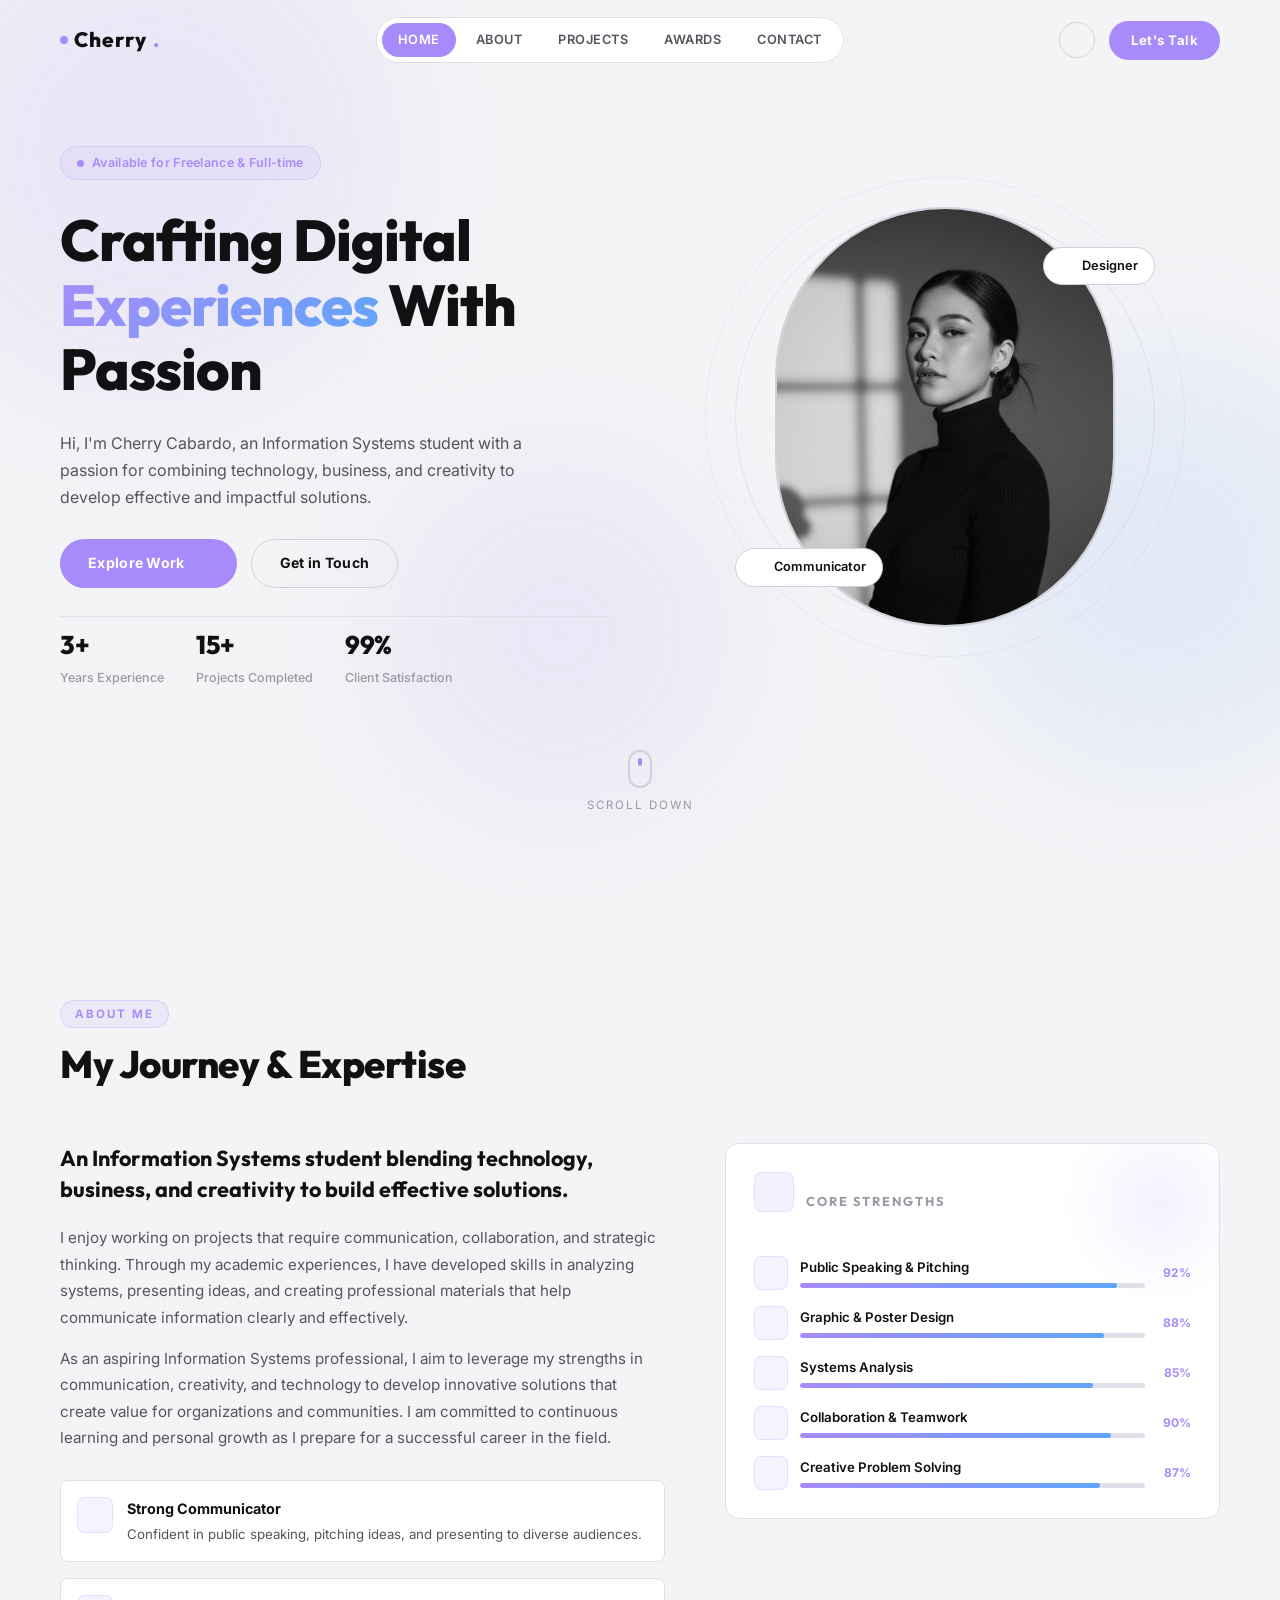
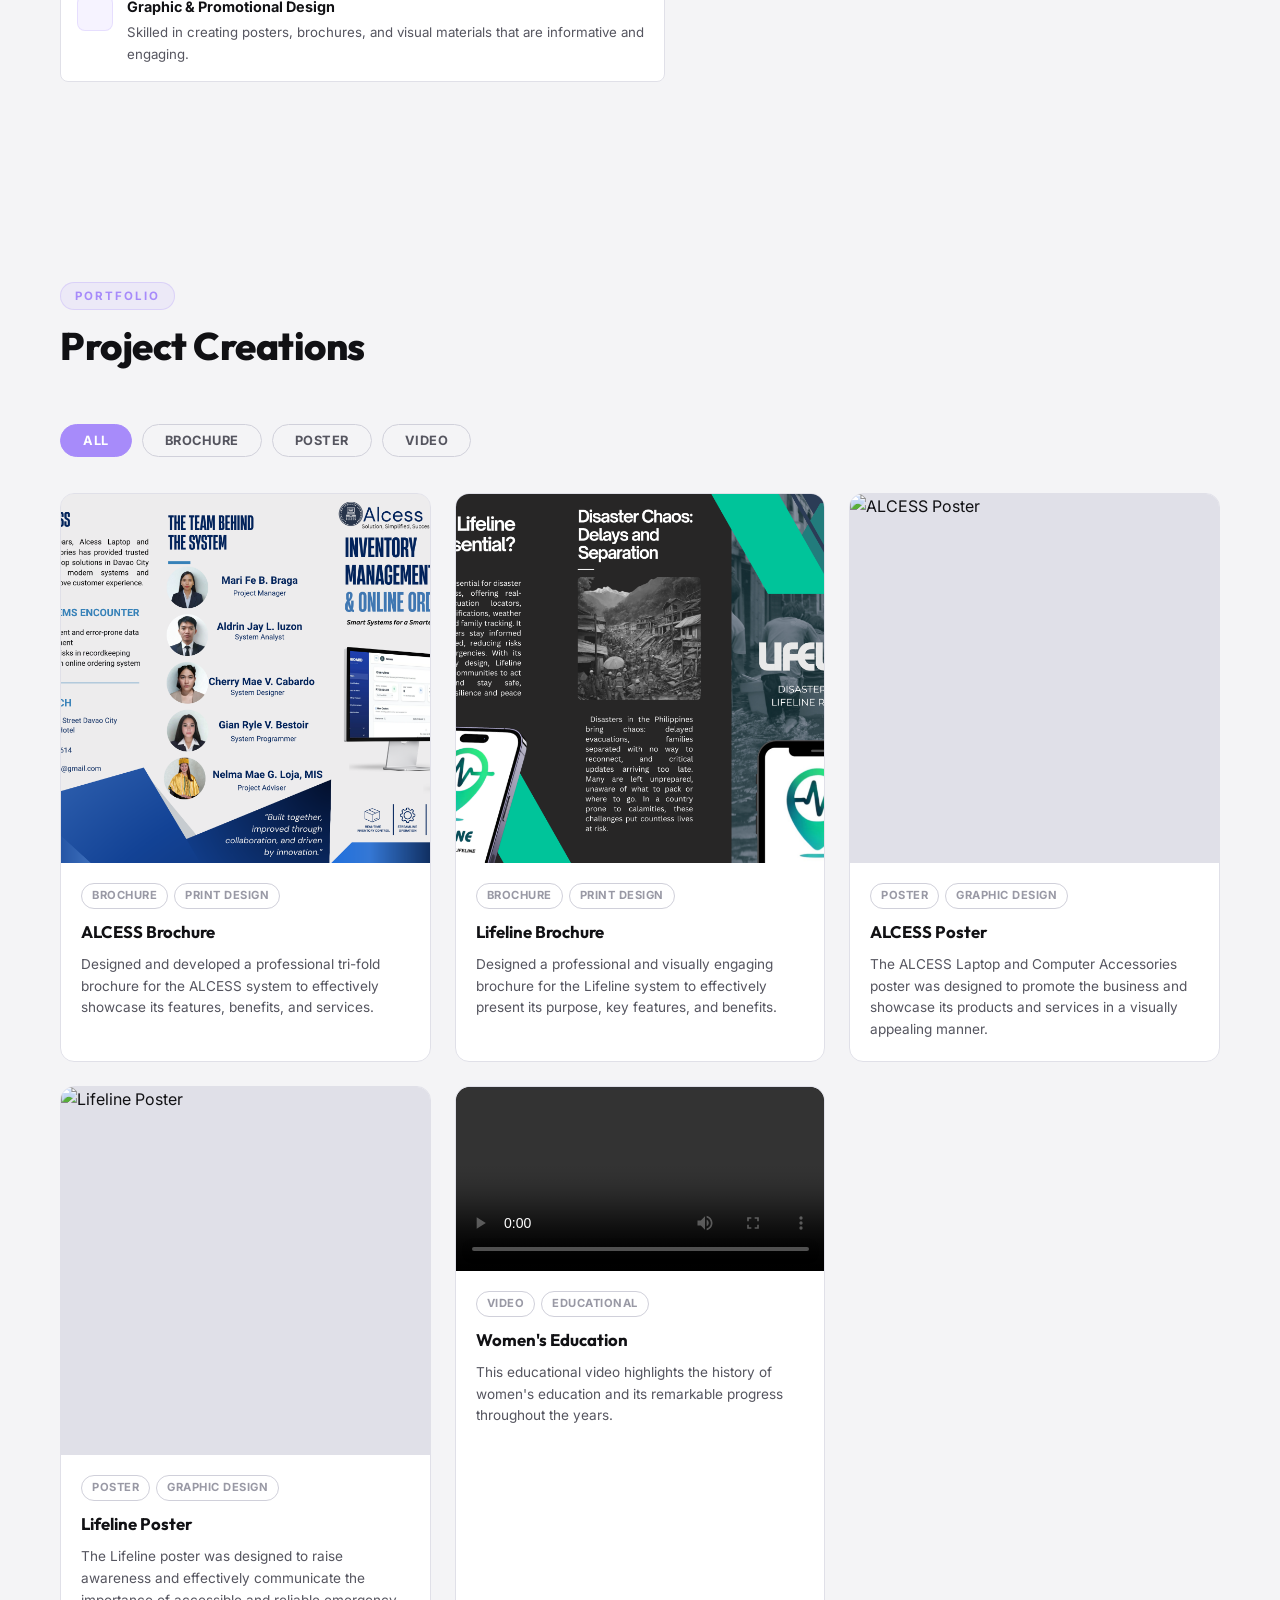
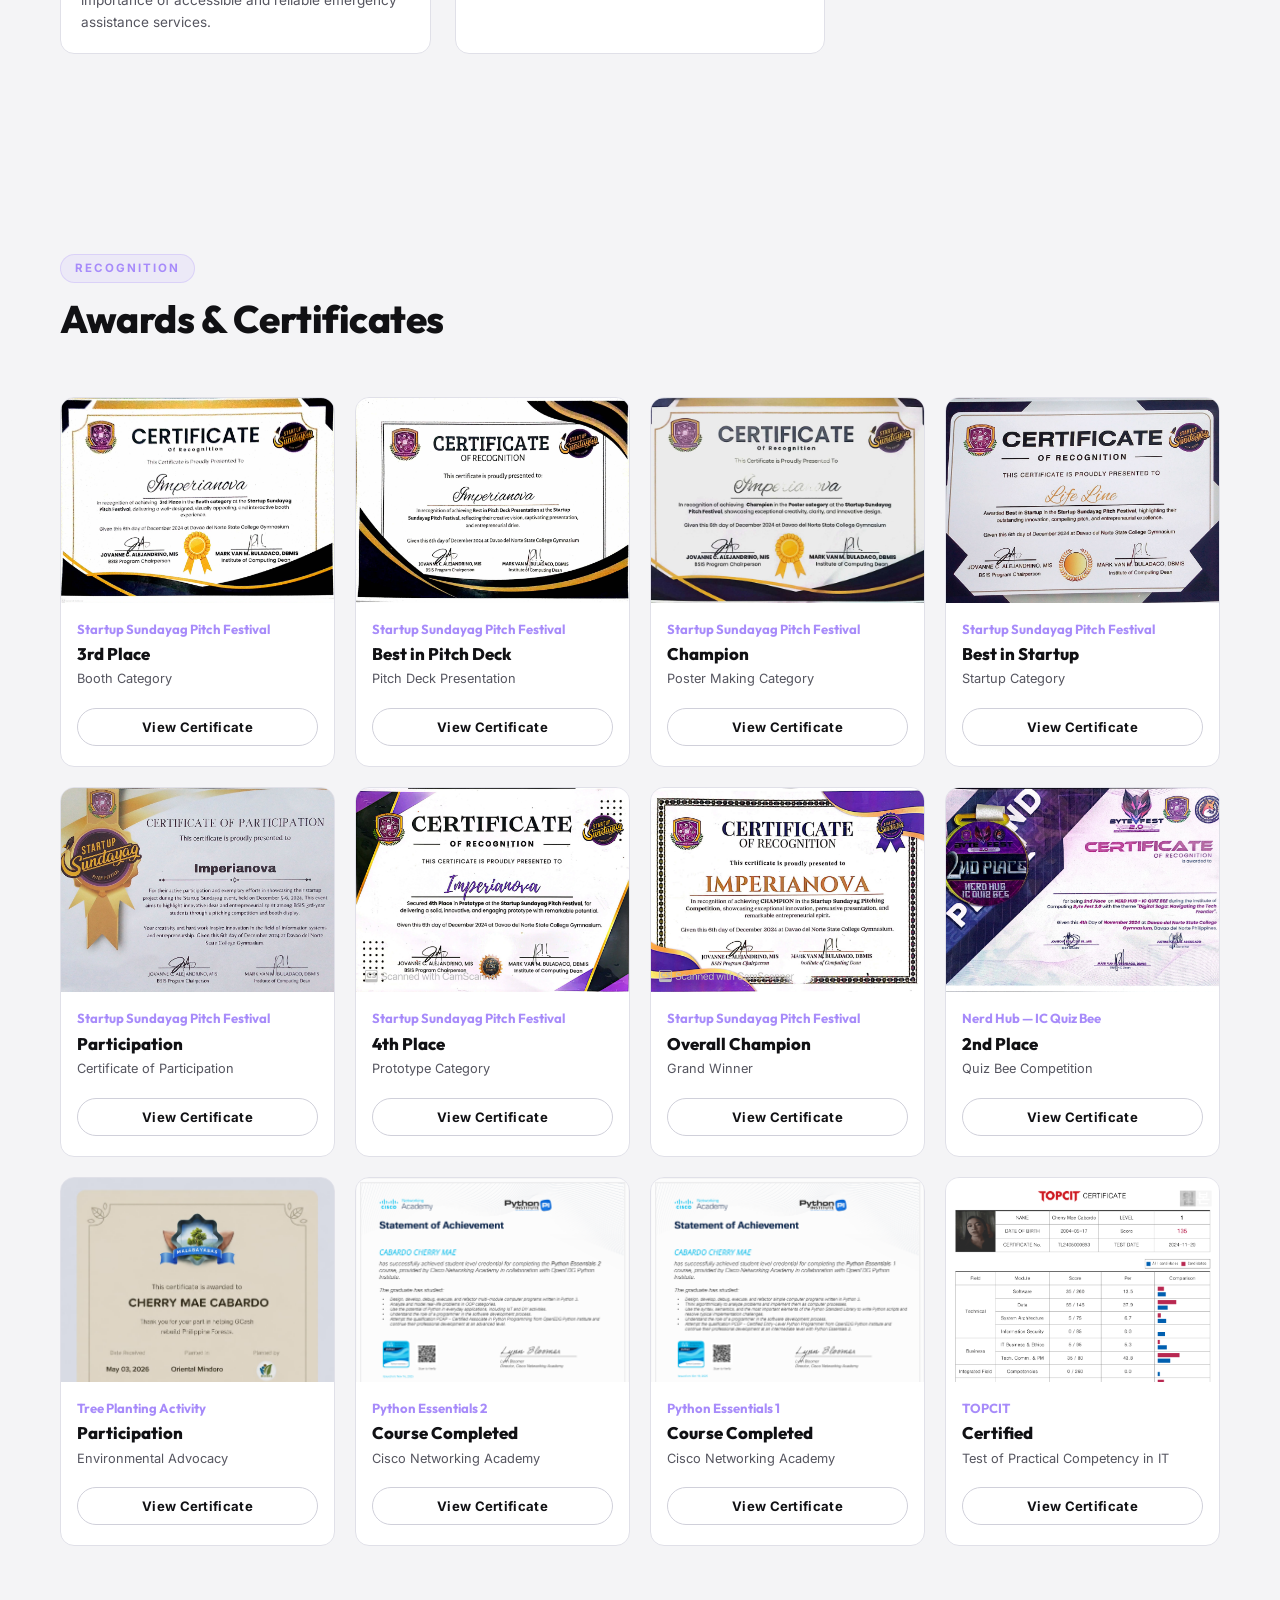
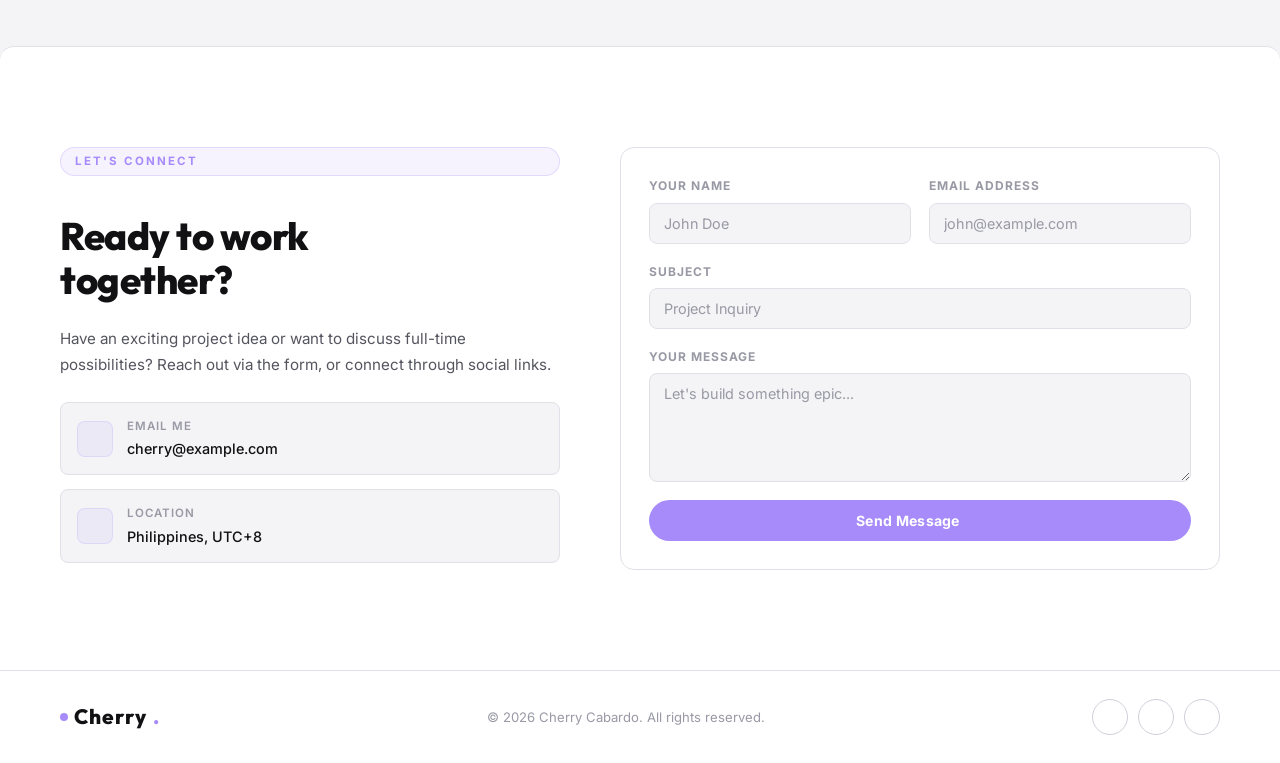
==== index.html @ 72d6da6a "feat: replace projects with real creations - brochures, posters, video" ====
<!DOCTYPE html>
<html lang="en">

<head>
    <meta charset="UTF-8">
    <meta name="viewport" content="width=device-width, initial-scale=1.0">
    <title>Cherry Cabardo | Creative Developer & Designer</title>
    <!-- Google Fonts -->
    <link rel="preconnect" href="https://fonts.googleapis.com">
    <link rel="preconnect" href="https://fonts.gstatic.com" crossorigin>
    <link
        href="https://fonts.googleapis.com/css2?family=Inter:wght@300;400;500;600;700&family=Outfit:wght@400;500;600;700;800&display=swap"
        rel="stylesheet">
    <!-- Favicon -->
    <link rel="icon" type="image/svg+xml" href="favicon.svg">
    <!-- Stylesheet -->
    <link rel="stylesheet" href="index.css">
    <!-- Lucide Icons CDN -->
    <script src="https://unpkg.com/lucide@latest"></script>
</head>

<body class="dark-theme">
    <!-- Floating Background Orbs -->
    <div class="bg-orb-container">
        <div class="bg-orb orb-1"></div>
        <div class="bg-orb orb-2"></div>
        <div class="bg-orb orb-3"></div>
    </div>

    <!-- Custom Cursor Glow -->
    <div class="cursor-glow" id="cursor-glow"></div>

    <!-- Header / Navigation -->
    <header class="header">
        <div class="nav-container">
            <a href="#" class="logo">
                <span class="logo-dot"></span> Cherry<span class="logo-accent">.</span>
            </a>
            <nav class="nav-links">
                <a href="#hero" class="nav-link active" data-section="hero">Home</a>
                <a href="#about" class="nav-link" data-section="about">About</a>
                <a href="#projects" class="nav-link" data-section="projects">Projects</a>
                <a href="#awards" class="nav-link" data-section="awards">Awards</a>
                <a href="#contact" class="nav-link" data-section="contact">Contact</a>
            </nav>
            <div class="nav-actions">
                <button class="theme-toggle" id="theme-toggle-btn" aria-label="Toggle Theme">
                    <i data-lucide="sun" class="sun-icon"></i>
                    <i data-lucide="moon" class="moon-icon"></i>
                </button>
                <a href="#contact" class="cta-nav">Let's Talk</a>
            </div>
            <button class="mobile-menu-toggle" id="mobile-toggle" aria-label="Toggle Navigation Menu">
                <i data-lucide="menu" class="open-icon"></i>
                <i data-lucide="x" class="close-icon"></i>
            </button>
        </div>
    </header>

    <!-- Mobile Nav Menu -->
    <div class="mobile-nav" id="mobile-nav">
        <a href="#hero" class="mobile-link active" data-section="hero">Home</a>
        <a href="#about" class="mobile-link" data-section="about">About</a>
        <a href="#projects" class="mobile-link" data-section="projects">Projects</a>
        <a href="#awards" class="mobile-link" data-section="awards">Awards</a>
        <a href="#contact" class="mobile-link" data-section="contact">Contact</a>
        <a href="#contact" class="mobile-cta">Let's Talk</a>
    </div>

    <main>
        <!-- Hero Section -->
        <section id="hero" class="hero-section section-padding">
            <div class="hero-container container">
                <div class="hero-content">
                    <div class="badge">
                        <span class="badge-dot"></span> Available for Freelance & Full-time
                    </div>
                    <h1 class="hero-title">
                        Crafting Digital <br>
                        <span class="text-gradient">Experiences</span> With Passion
                    </h1>
                    <p class="hero-subtitle">
                        Hi, I'm Cherry Cabardo, an Information Systems student with a passion for combining technology,
                        business, and creativity to develop effective and impactful solutions.
                    </p>
                    <div class="hero-actions">
                        <a href="#projects" class="btn btn-primary">
                            <span>Explore Work</span>
                            <i data-lucide="arrow-right" class="btn-icon"></i>
                        </a>
                        <a href="#contact" class="btn btn-secondary">
                            <span>Get in Touch</span>
                        </a>
                    </div>
                    <div class="hero-stats">
                        <div class="stat-item">
                            <h3 class="stat-number">3+</h3>
                            <p class="stat-label">Years Experience</p>
                        </div>
                        <div class="stat-item">
                            <h3 class="stat-number">15+</h3>
                            <p class="stat-label">Projects Completed</p>
                        </div>
                        <div class="stat-item">
                            <h3 class="stat-number">99%</h3>
                            <p class="stat-label">Client Satisfaction</p>
                        </div>
                    </div>
                </div>
                <div class="hero-visual">
                    <div class="visual-wrapper">
                        <div class="avatar-ring ring-1"></div>
                        <div class="avatar-ring ring-2"></div>
                        <div class="avatar-container">
                            <img src="assets/me.jpg" alt="Cherry Cabardo" class="avatar-image">
                        </div>
                        <!-- Decorative floating badges -->
                        <div class="floating-badge fb-1">
                            <i data-lucide="mic-2" class="fb-icon"></i>
                            <span>Communicator</span>
                        </div>
                        <div class="floating-badge fb-2">
                            <i data-lucide="pen-tool" class="fb-icon"></i>
                            <span>Designer</span>
                        </div>
                    </div>
                </div>
            </div>
            <div class="scroll-down-indicator">
                <a href="#about" aria-label="Scroll Down">
                    <div class="mouse">
                        <div class="wheel"></div>
                    </div>
                    <span class="scroll-text">Scroll Down</span>
                </a>
            </div>
        </section>

        <!-- About Section -->
        <section id="about" class="about-section section-padding">
            <div class="container">
                <div class="section-header">
                    <span class="section-tag">About Me</span>
                    <h2 class="section-title">My Journey & Expertise</h2>
                </div>
                <div class="about-grid">
                    <div class="about-text-container">
                        <h3 class="about-lead">An Information Systems student blending technology, business, and creativity to build effective solutions.</h3>
                        <p class="about-paragraph">
                            I enjoy working on projects that require communication, collaboration, and strategic thinking.
                            Through my academic experiences, I have developed skills in analyzing systems, presenting ideas,
                            and creating professional materials that help communicate information clearly and effectively.
                        </p>
                        <p class="about-paragraph">
                            As an aspiring Information Systems professional, I aim to leverage my strengths in communication,
                            creativity, and technology to develop innovative solutions that create value for organizations
                            and communities. I am committed to continuous learning and personal growth as I prepare for a
                            successful career in the field.
                        </p>
                        <div class="about-features">
                            <div class="feature-item">
                                <div class="feature-icon-wrapper">
                                    <i data-lucide="mic" class="feature-icon"></i>
                                </div>
                                <div class="feature-details">
                                    <h4>Strong Communicator</h4>
                                    <p>Confident in public speaking, pitching ideas, and presenting to diverse audiences.</p>
                                </div>
                            </div>
                            <div class="feature-item">
                                <div class="feature-icon-wrapper">
                                    <i data-lucide="palette" class="feature-icon"></i>
                                </div>
                                <div class="feature-details">
                                    <h4>Graphic & Promotional Design</h4>
                                    <p>Skilled in creating posters, brochures, and visual materials that are informative and engaging.</p>
                                </div>
                            </div>
                        </div>
                    </div>
                    <div class="about-interactive-card">
                        <div class="strengths-card glass-card">
                            <div class="card-glow"></div>
                            <div class="strengths-header">
                                <div class="card-header-icon">
                                    <i data-lucide="sparkles" class="terminal-icon"></i>
                                </div>
                                <span class="strengths-label">Core Strengths</span>
                            </div>
                            <div class="strengths-list">
                                <div class="strength-item">
                                    <div class="strength-icon-wrap">
                                        <i data-lucide="mic-2"></i>
                                    </div>
                                    <div class="strength-details">
                                        <span class="strength-name">Public Speaking & Pitching</span>
                                        <div class="strength-bar-track">
                                            <div class="strength-bar-fill" style="width: 92%;"></div>
                                        </div>
                                    </div>
                                    <span class="strength-pct">92%</span>
                                </div>
                                <div class="strength-item">
                                    <div class="strength-icon-wrap">
                                        <i data-lucide="pen-tool"></i>
                                    </div>
                                    <div class="strength-details">
                                        <span class="strength-name">Graphic & Poster Design</span>
                                        <div class="strength-bar-track">
                                            <div class="strength-bar-fill" style="width: 88%;"></div>
                                        </div>
                                    </div>
                                    <span class="strength-pct">88%</span>
                                </div>
                                <div class="strength-item">
                                    <div class="strength-icon-wrap">
                                        <i data-lucide="network"></i>
                                    </div>
                                    <div class="strength-details">
                                        <span class="strength-name">Systems Analysis</span>
                                        <div class="strength-bar-track">
                                            <div class="strength-bar-fill" style="width: 85%;"></div>
                                        </div>
                                    </div>
                                    <span class="strength-pct">85%</span>
                                </div>
                                <div class="strength-item">
                                    <div class="strength-icon-wrap">
                                        <i data-lucide="users"></i>
                                    </div>
                                    <div class="strength-details">
                                        <span class="strength-name">Collaboration & Teamwork</span>
                                        <div class="strength-bar-track">
                                            <div class="strength-bar-fill" style="width: 90%;"></div>
                                        </div>
                                    </div>
                                    <span class="strength-pct">90%</span>
                                </div>
                                <div class="strength-item">
                                    <div class="strength-icon-wrap">
                                        <i data-lucide="lightbulb"></i>
                                    </div>
                                    <div class="strength-details">
                                        <span class="strength-name">Creative Problem Solving</span>
                                        <div class="strength-bar-track">
                                            <div class="strength-bar-fill" style="width: 87%;"></div>
                                        </div>
                                    </div>
                                    <span class="strength-pct">87%</span>
                                </div>
                            </div>
                        </div>
                    </div>
                </div>
            </div>
        </section>


        <!-- Projects Section -->
        <section id="projects" class="projects-section section-padding">
            <div class="container">
                <div class="section-header">
                    <span class="section-tag">Portfolio</span>
                    <h2 class="section-title">Project Creations</h2>
                </div>
                <div class="projects-filter">
                    <button class="filter-btn active" data-filter="all">All</button>
                    <button class="filter-btn" data-filter="brochure">Brochure</button>
                    <button class="filter-btn" data-filter="poster">Poster</button>
                    <button class="filter-btn" data-filter="video">Video</button>
                </div>
                <div class="projects-grid">

                    <!-- ALCESS Brochure -->
                    <div class="project-card" data-category="brochure">
                        <div class="project-image-container project-multi-img">
                            <img src="assets/b1.png" alt="ALCESS Brochure Front" class="project-img">
                            <img src="assets/b1.2.png" alt="ALCESS Brochure Back" class="project-img project-img-back">
                        </div>
                        <div class="project-info">
                            <div class="project-tags">
                                <span class="project-tag-pill">Brochure</span>
                                <span class="project-tag-pill">Print Design</span>
                            </div>
                            <h3 class="project-card-title">ALCESS Brochure</h3>
                            <p class="project-card-desc">Designed and developed a professional tri-fold brochure for the ALCESS system to effectively showcase its features, benefits, and services.</p>
                        </div>
                    </div>

                    <!-- Lifeline Brochure -->
                    <div class="project-card" data-category="brochure">
                        <div class="project-image-container project-multi-img">
                            <img src="assets/b2.1.png" alt="Lifeline Brochure Front" class="project-img">
                            <img src="assets/b2.2.png" alt="Lifeline Brochure Back" class="project-img project-img-back">
                        </div>
                        <div class="project-info">
                            <div class="project-tags">
                                <span class="project-tag-pill">Brochure</span>
                                <span class="project-tag-pill">Print Design</span>
                            </div>
                            <h3 class="project-card-title">Lifeline Brochure</h3>
                            <p class="project-card-desc">Designed a professional and visually engaging brochure for the Lifeline system to effectively present its purpose, key features, and benefits.</p>
                        </div>
                    </div>

                    <!-- ALCESS Poster -->
                    <div class="project-card" data-category="poster">
                        <div class="project-image-container">
                            <img src="assets/p1.png" alt="ALCESS Poster" class="project-img">
                            <div class="project-overlay">
                                <div class="project-links">
                                    <button class="project-link-icon proj-lightbox-btn"
                                        data-src="assets/p1.png"
                                        data-title="ALCESS Poster"
                                        data-desc="Laptop and Computer Accessories promotional poster"
                                        aria-label="View full poster">
                                        <i data-lucide="maximize-2"></i>
                                    </button>
                                </div>
                            </div>
                        </div>
                        <div class="project-info">
                            <div class="project-tags">
                                <span class="project-tag-pill">Poster</span>
                                <span class="project-tag-pill">Graphic Design</span>
                            </div>
                            <h3 class="project-card-title">ALCESS Poster</h3>
                            <p class="project-card-desc">The ALCESS Laptop and Computer Accessories poster was designed to promote the business and showcase its products and services in a visually appealing manner.</p>
                        </div>
                    </div>

                    <!-- Lifeline Poster -->
                    <div class="project-card" data-category="poster">
                        <div class="project-image-container">
                            <img src="assets/p2.png" alt="Lifeline Poster" class="project-img">
                            <div class="project-overlay">
                                <div class="project-links">
                                    <button class="project-link-icon proj-lightbox-btn"
                                        data-src="assets/p2.png"
                                        data-title="Lifeline Poster"
                                        data-desc="Emergency assistance awareness poster"
                                        aria-label="View full poster">
                                        <i data-lucide="maximize-2"></i>
                                    </button>
                                </div>
                            </div>
                        </div>
                        <div class="project-info">
                            <div class="project-tags">
                                <span class="project-tag-pill">Poster</span>
                                <span class="project-tag-pill">Graphic Design</span>
                            </div>
                            <h3 class="project-card-title">Lifeline Poster</h3>
                            <p class="project-card-desc">The Lifeline poster was designed to raise awareness and effectively communicate the importance of accessible and reliable emergency assistance services.</p>
                        </div>
                    </div>

                    <!-- Women's Education Video -->
                    <div class="project-card" data-category="video">
                        <div class="project-video-container">
                            <video class="project-video" controls preload="metadata">
                                <source src="assets/GEELECT.mp4" type="video/mp4">
                                Your browser does not support the video tag.
                            </video>
                        </div>
                        <div class="project-info">
                            <div class="project-tags">
                                <span class="project-tag-pill">Video</span>
                                <span class="project-tag-pill">Educational</span>
                            </div>
                            <h3 class="project-card-title">Women's Education</h3>
                            <p class="project-card-desc">This educational video highlights the history of women's education and its remarkable progress throughout the years.</p>
                        </div>
                    </div>

                </div>
            </div>
        </section>

        <!-- Awards / Certificates Section -->
        <section id="awards" class="cert-section section-padding">
            <div class="container">
                <div class="section-header">
                    <span class="section-tag">Recognition</span>
                    <h2 class="section-title">Awards & Certificates</h2>
                </div>
                <div class="cert-grid">

                    <div class="cert-card">
                        <div class="cert-image-wrapper">
                            <img src="assets/c1.jpg" alt="3rd Place Booth Category" class="cert-img">
                        </div>
                        <div class="cert-info">
                            <h4 class="cert-title">Startup Sundayag Pitch Festival</h4>
                            <p class="cert-achievement">3rd Place</p>
                            <p class="cert-desc">Booth Category</p>
                            <button class="cert-view-btn" data-src="assets/c1.jpg" data-title="Startup Sundayag Pitch Festival" data-desc="3rd Place — Booth Category">View Certificate</button>
                        </div>
                    </div>

                    <div class="cert-card">
                        <div class="cert-image-wrapper">
                            <img src="assets/c2.jpg" alt="Best in Pitch Deck" class="cert-img">
                        </div>
                        <div class="cert-info">
                            <h4 class="cert-title">Startup Sundayag Pitch Festival</h4>
                            <p class="cert-achievement">Best in Pitch Deck</p>
                            <p class="cert-desc">Pitch Deck Presentation</p>
                            <button class="cert-view-btn" data-src="assets/c2.jpg" data-title="Startup Sundayag Pitch Festival" data-desc="Best in Pitch Deck Presentation">View Certificate</button>
                        </div>
                    </div>

                    <div class="cert-card">
                        <div class="cert-image-wrapper">
                            <img src="assets/c4.jpg" alt="Champion Poster Category" class="cert-img">
                        </div>
                        <div class="cert-info">
                            <h4 class="cert-title">Startup Sundayag Pitch Festival</h4>
                            <p class="cert-achievement">Champion</p>
                            <p class="cert-desc">Poster Making Category</p>
                            <button class="cert-view-btn" data-src="assets/c4.jpg" data-title="Startup Sundayag Pitch Festival" data-desc="Champion — Poster Making Category">View Certificate</button>
                        </div>
                    </div>

                    <div class="cert-card">
                        <div class="cert-image-wrapper">
                            <img src="assets/c5.jpg" alt="Best in Startup" class="cert-img">
                        </div>
                        <div class="cert-info">
                            <h4 class="cert-title">Startup Sundayag Pitch Festival</h4>
                            <p class="cert-achievement">Best in Startup</p>
                            <p class="cert-desc">Startup Category</p>
                            <button class="cert-view-btn" data-src="assets/c5.jpg" data-title="Startup Sundayag Pitch Festival" data-desc="Best in Startup">View Certificate</button>
                        </div>
                    </div>

                    <div class="cert-card">
                        <div class="cert-image-wrapper">
                            <img src="assets/c6.jpg" alt="Participation Certificate" class="cert-img">
                        </div>
                        <div class="cert-info">
                            <h4 class="cert-title">Startup Sundayag Pitch Festival</h4>
                            <p class="cert-achievement">Participation</p>
                            <p class="cert-desc">Certificate of Participation</p>
                            <button class="cert-view-btn" data-src="assets/c6.jpg" data-title="Startup Sundayag Pitch Festival" data-desc="Participation Certificate">View Certificate</button>
                        </div>
                    </div>

                    <div class="cert-card">
                        <div class="cert-image-wrapper">
                            <img src="assets/c8.jpg" alt="4th Place Prototype" class="cert-img">
                        </div>
                        <div class="cert-info">
                            <h4 class="cert-title">Startup Sundayag Pitch Festival</h4>
                            <p class="cert-achievement">4th Place</p>
                            <p class="cert-desc">Prototype Category</p>
                            <button class="cert-view-btn" data-src="assets/c8.jpg" data-title="Startup Sundayag Pitch Festival" data-desc="4th Place — Prototype Category">View Certificate</button>
                        </div>
                    </div>

                    <div class="cert-card">
                        <div class="cert-image-wrapper">
                            <img src="assets/c9.jpg" alt="Overall Champion" class="cert-img">
                        </div>
                        <div class="cert-info">
                            <h4 class="cert-title">Startup Sundayag Pitch Festival</h4>
                            <p class="cert-achievement">Overall Champion</p>
                            <p class="cert-desc">Grand Winner</p>
                            <button class="cert-view-btn" data-src="assets/c9.jpg" data-title="Startup Sundayag Pitch Festival" data-desc="Overall Champion">View Certificate</button>
                        </div>
                    </div>

                    <div class="cert-card">
                        <div class="cert-image-wrapper">
                            <img src="assets/c7.jpg" alt="IC Quiz Bee 2nd Place" class="cert-img">
                        </div>
                        <div class="cert-info">
                            <h4 class="cert-title">Nerd Hub — IC Quiz Bee</h4>
                            <p class="cert-achievement">2nd Place</p>
                            <p class="cert-desc">Quiz Bee Competition</p>
                            <button class="cert-view-btn" data-src="assets/c7.jpg" data-title="Nerd Hub — IC Quiz Bee" data-desc="2nd Place">View Certificate</button>
                        </div>
                    </div>

                    <div class="cert-card">
                        <div class="cert-image-wrapper">
                            <img src="assets/c10.jpg" alt="Tree Planting Certificate" class="cert-img">
                        </div>
                        <div class="cert-info">
                            <h4 class="cert-title">Tree Planting Activity</h4>
                            <p class="cert-achievement">Participation</p>
                            <p class="cert-desc">Environmental Advocacy</p>
                            <button class="cert-view-btn" data-src="assets/c10.jpg" data-title="Tree Planting Activity" data-desc="Certificate of Participation">View Certificate</button>
                        </div>
                    </div>

                    <div class="cert-card">
                        <div class="cert-image-wrapper">
                            <img src="assets/c11.png" alt="Python Essentials 2" class="cert-img">
                        </div>
                        <div class="cert-info">
                            <h4 class="cert-title">Python Essentials 2</h4>
                            <p class="cert-achievement">Course Completed</p>
                            <p class="cert-desc">Cisco Networking Academy</p>
                            <button class="cert-view-btn" data-src="assets/c11.png" data-title="Python Essentials 2" data-desc="Cisco Networking Academy — Course Certificate">View Certificate</button>
                        </div>
                    </div>

                    <div class="cert-card">
                        <div class="cert-image-wrapper">
                            <img src="assets/c12.png" alt="Python Essentials 1" class="cert-img">
                        </div>
                        <div class="cert-info">
                            <h4 class="cert-title">Python Essentials 1</h4>
                            <p class="cert-achievement">Course Completed</p>
                            <p class="cert-desc">Cisco Networking Academy</p>
                            <button class="cert-view-btn" data-src="assets/c12.png" data-title="Python Essentials 1" data-desc="Cisco Networking Academy — Course Certificate">View Certificate</button>
                        </div>
                    </div>

                    <div class="cert-card">
                        <div class="cert-image-wrapper">
                            <img src="assets/c13.png" alt="TOPCIT Certificate" class="cert-img">
                        </div>
                        <div class="cert-info">
                            <h4 class="cert-title">TOPCIT</h4>
                            <p class="cert-achievement">Certified</p>
                            <p class="cert-desc">Test of Practical Competency in IT</p>
                            <button class="cert-view-btn" data-src="assets/c13.png" data-title="TOPCIT" data-desc="Test of Practical Competency in IT — Certificate">View Certificate</button>
                        </div>
                    </div>

                </div>
            </div>
        </section>

        <!-- Lightbox -->
        <div class="lightbox" id="lightbox">
            <div class="lightbox-backdrop" id="lightbox-backdrop"></div>
            <div class="lightbox-content">
                <button class="lightbox-close" id="lightbox-close" aria-label="Close">
                    <i data-lucide="x"></i>
                </button>
                <img src="" alt="" class="lightbox-img" id="lightbox-img">
                <div class="lightbox-caption">
                    <h4 id="lightbox-title"></h4>
                    <p id="lightbox-desc"></p>
                </div>
            </div>
        </div>

        <!-- Contact Section -->
        <section id="contact" class="contact-section section-padding">
            <div class="container">
                <div class="contact-grid">
                    <div class="contact-info-container">
                        <span class="section-tag">Let's Connect</span>
                        <h2 class="section-title">Ready to work <br>together?</h2>
                        <p class="contact-intro">
                            Have an exciting project idea or want to discuss full-time possibilities? Reach out via the
                            form, or connect through social links.
                        </p>
                        <div class="contact-details">
                            <div class="details-item">
                                <div class="details-icon-wrapper">
                                    <i data-lucide="mail"></i>
                                </div>
                                <div class="details-text">
                                    <span>Email Me</span>
                                    <a href="mailto:cherry@example.com">cherry@example.com</a>
                                </div>
                            </div>
                            <div class="details-item">
                                <div class="details-icon-wrapper">
                                    <i data-lucide="map-pin"></i>
                                </div>
                                <div class="details-text">
                                    <span>Location</span>
                                    <p>Philippines, UTC+8</p>
                                </div>
                            </div>
                        </div>
                    </div>
                    <div class="contact-form-container">
                        <form id="contact-form" class="glass-card contact-form" onsubmit="event.preventDefault();">
                            <div class="form-row">
                                <div class="form-group">
                                    <label for="name">Your Name</label>
                                    <input type="text" id="name" required placeholder="John Doe">
                                </div>
                                <div class="form-group">
                                    <label for="email">Email Address</label>
                                    <input type="email" id="email" required placeholder="john@example.com">
                                </div>
                            </div>
                            <div class="form-group">
                                <label for="subject">Subject</label>
                                <input type="text" id="subject" required placeholder="Project Inquiry">
                            </div>
                            <div class="form-group">
                                <label for="message">Your Message</label>
                                <textarea id="message" required rows="5"
                                    placeholder="Let's build something epic..."></textarea>
                            </div>
                            <button type="submit" class="btn btn-primary btn-full" id="submit-btn">
                                <span>Send Message</span>
                                <i data-lucide="send" class="btn-icon"></i>
                            </button>
                            <div class="form-success-msg" id="form-success">
                                <i data-lucide="check-circle" class="success-icon"></i>
                                <span>Message sent successfully! I'll get back to you soon.</span>
                            </div>
                        </form>
                    </div>
                </div>
            </div>
        </section>
    </main>

    <!-- Footer -->
    <footer class="footer">
        <div class="container footer-content">
            <a href="#" class="logo">
                <span class="logo-dot"></span> Cherry<span class="logo-accent">.</span>
            </a>
            <p class="footer-copy">&copy; 2026 Cherry Cabardo. All rights reserved.</p>
            <div class="social-links">
                <a href="https://github.com/memecabardo" target="_blank" rel="noopener noreferrer" class="social-icon"
                    aria-label="GitHub"><i data-lucide="github"></i></a>
                <a href="#" class="social-icon" aria-label="LinkedIn"><i data-lucide="linkedin"></i></a>
                <a href="#" class="social-icon" aria-label="Twitter"><i data-lucide="twitter"></i></a>
            </div>
        </div>
    </footer>

    <!-- Script -->
    <script src="script.js"></script>
    <script>
        // Certificate Lightbox
        const lightbox = document.getElementById('lightbox');
        const lightboxImg = document.getElementById('lightbox-img');
        const lightboxTitle = document.getElementById('lightbox-title');
        const lightboxDesc = document.getElementById('lightbox-desc');
        const lightboxClose = document.getElementById('lightbox-close');
        const lightboxBackdrop = document.getElementById('lightbox-backdrop');

        function openLightbox(src, title, desc) {
            lightboxImg.src = src;
            lightboxImg.alt = title;
            lightboxTitle.textContent = title;
            lightboxDesc.textContent = desc;
            lightbox.classList.add('active');
            document.body.style.overflow = 'hidden';
            lucide.createIcons();
        }

        document.querySelectorAll('.cert-view-btn').forEach(btn => {
            btn.addEventListener('click', () => openLightbox(btn.dataset.src, btn.dataset.title, btn.dataset.desc));
        });

        document.querySelectorAll('.proj-lightbox-btn').forEach(btn => {
            btn.addEventListener('click', () => openLightbox(btn.dataset.src, btn.dataset.title, btn.dataset.desc));
        });

        function closeLightbox() {
            lightbox.classList.remove('active');
            document.body.style.overflow = '';
        }

        lightboxClose.addEventListener('click', closeLightbox);
        lightboxBackdrop.addEventListener('click', closeLightbox);
        document.addEventListener('keydown', e => { if (e.key === 'Escape') closeLightbox(); });
    </script>
</body>

</html>
---- index.css ----
/* ==========================================================================
   Variables & Theme
   ========================================================================== */
:root {
    --font-heading: 'Outfit', 'Inter', system-ui, sans-serif;
    --font-body: 'Inter', system-ui, sans-serif;

    --bg-main: #0c0c0e;
    --bg-card: #141416;
    --bg-card-hover: #1a1a1f;
    --text-primary: #f0f0f0;
    --text-secondary: #a0a0a8;
    --text-muted: #55555a;
    --accent: #a78bfa;
    --accent-2: #60a5fa;
    --border: #2a2a30;
    --border-light: #3a3a42;

    --radius: 14px;
    --radius-sm: 8px;
    --transition: all 0.3s cubic-bezier(0.16, 1, 0.3, 1);
    --header-height: 80px;
    --container: 1160px;
}

body.light-theme {
    --bg-main: #f4f4f6;
    --bg-card: #ffffff;
    --bg-card-hover: #f0f0f4;
    --text-primary: #111114;
    --text-secondary: #55555f;
    --text-muted: #9999a5;
    --border: #e0e0e8;
    --border-light: #d0d0da;
}

/* ==========================================================================
   Reset & Base
   ========================================================================== */
*, *::before, *::after { box-sizing: border-box; margin: 0; padding: 0; }

html {
    scroll-behavior: smooth;
    scroll-padding-top: var(--header-height);
}

body {
    background: var(--bg-main);
    color: var(--text-primary);
    font-family: var(--font-body);
    line-height: 1.6;
    overflow-x: hidden;
    -webkit-font-smoothing: antialiased;
    transition: background 0.3s ease, color 0.3s ease;
}

a { color: inherit; text-decoration: none; transition: var(--transition); }
img { display: block; max-width: 100%; }
button, input, textarea { font-family: inherit; }

::-webkit-scrollbar { width: 6px; }
::-webkit-scrollbar-track { background: var(--bg-main); }
::-webkit-scrollbar-thumb { background: var(--border-light); border-radius: 3px; }

.container {
    width: 92%;
    max-width: var(--container);
    margin: 0 auto;
}

.section-padding { padding: 100px 0; }

/* ==========================================================================
   Background Orbs
   ========================================================================== */
.bg-orb-container {
    position: fixed; inset: 0;
    pointer-events: none; z-index: 0; overflow: hidden;
}
.bg-orb {
    position: absolute; border-radius: 50%;
    filter: blur(80px); opacity: 0.12;
}
.orb-1 {
    width: 500px; height: 500px;
    background: var(--accent);
    top: -100px; left: -100px;
}
.orb-2 {
    width: 400px; height: 400px;
    background: var(--accent-2);
    top: 40%; right: -80px;
}
.orb-3 {
    width: 350px; height: 350px;
    background: var(--accent);
    bottom: 10%; left: 30%;
}

/* Cursor Glow */
.cursor-glow {
    position: fixed;
    width: 320px; height: 320px;
    background: radial-gradient(circle, rgba(167,139,250,0.06) 0%, transparent 70%);
    border-radius: 50%;
    transform: translate(-50%, -50%);
    pointer-events: none;
    z-index: 999;
    opacity: 0;
    transition: opacity 0.4s ease;
}

/* ==========================================================================
   Header
   ========================================================================== */
.header {
    position: fixed; top: 0; left: 0; width: 100%;
    height: var(--header-height);
    z-index: 100;
    transition: var(--transition);
}

.header.scrolled {
    background: rgba(12,12,14,0.88);
    backdrop-filter: blur(16px);
    -webkit-backdrop-filter: blur(16px);
    border-bottom: 1px solid var(--border);
}

body.light-theme .header.scrolled {
    background: rgba(244,244,246,0.88);
}

.nav-container {
    width: 92%; max-width: var(--container);
    margin: 0 auto; height: 100%;
    display: flex; align-items: center;
    justify-content: space-between; gap: 20px;
}

.logo {
    font-family: var(--font-heading);
    font-weight: 800; font-size: 1.3rem;
    letter-spacing: 1px;
    display: flex; align-items: center; gap: 6px;
}
.logo-dot {
    width: 8px; height: 8px;
    border-radius: 50%;
    background: var(--accent);
    display: inline-block;
}
.logo-accent { color: var(--accent); }

.nav-links {
    display: flex; gap: 4px;
    background: var(--bg-card);
    border: 1px solid var(--border);
    padding: 5px;
    border-radius: 40px;
}

.nav-link {
    font-size: 0.8rem; font-weight: 600;
    text-transform: uppercase;
    letter-spacing: 0.5px;
    color: var(--text-secondary);
    padding: 7px 16px;
    border-radius: 30px;
    transition: var(--transition);
}
.nav-link:hover, .nav-link.active {
    background: var(--accent);
    color: #fff;
}

.nav-actions { display: flex; align-items: center; gap: 14px; }

.theme-toggle {
    width: 36px; height: 36px;
    border-radius: 50%;
    border: 1px solid var(--border-light);
    background: transparent;
    color: var(--text-secondary);
    display: flex; align-items: center; justify-content: center;
    cursor: pointer;
    transition: var(--transition);
}
.theme-toggle:hover { border-color: var(--accent); color: var(--accent); }
.theme-toggle i { width: 16px; height: 16px; }

.sun-icon { display: none; }
body.light-theme .sun-icon { display: block; }
body.light-theme .moon-icon { display: none; }

.cta-nav {
    padding: 9px 22px;
    border-radius: 30px;
    background: var(--accent);
    color: #fff;
    font-size: 0.82rem; font-weight: 700;
    letter-spacing: 0.5px;
    transition: var(--transition);
}
.cta-nav:hover { opacity: 0.85; transform: translateY(-1px); }

.mobile-menu-toggle {
    display: none; width: 36px; height: 36px;
    border-radius: 50%;
    border: 1px solid var(--border-light);
    background: transparent;
    color: var(--text-primary);
    align-items: center; justify-content: center;
    cursor: pointer;
}
.mobile-menu-toggle i { width: 18px; height: 18px; }
.mobile-menu-toggle .close-icon { display: none; }

/* ==========================================================================
   Mobile Nav
   ========================================================================== */
.mobile-nav {
    position: fixed;
    top: var(--header-height); left: 0; width: 100%;
    background: var(--bg-card);
    border-bottom: 1px solid var(--border);
    padding: 24px 5%;
    display: flex; flex-direction: column; gap: 4px;
    z-index: 99;
    transform: translateY(-110%);
    opacity: 0;
    transition: var(--transition);
}
.mobile-nav.open { transform: translateY(0); opacity: 1; }

.mobile-link {
    font-size: 1.1rem; font-weight: 600;
    text-transform: uppercase;
    color: var(--text-secondary);
    padding: 12px 0;
    border-bottom: 1px solid var(--border);
    letter-spacing: 0.5px;
}
.mobile-link.active { color: var(--accent); }

.mobile-cta {
    margin-top: 12px;
    padding: 12px 24px;
    border-radius: 30px;
    background: var(--accent);
    color: #fff;
    font-weight: 700; font-size: 0.9rem;
    text-align: center; letter-spacing: 0.5px;
}

/* ==========================================================================
   Section Headers
   ========================================================================== */
.section-header {
    margin-bottom: 56px;
}
.section-header.center-align { text-align: center; }

.section-tag {
    display: inline-block;
    font-size: 0.72rem; font-weight: 700;
    text-transform: uppercase; letter-spacing: 2px;
    color: var(--accent);
    background: rgba(167,139,250,0.1);
    border: 1px solid rgba(167,139,250,0.25);
    padding: 4px 14px;
    border-radius: 20px;
    margin-bottom: 14px;
}

.section-title {
    font-family: var(--font-heading);
    font-size: 2.4rem; font-weight: 800;
    letter-spacing: -0.5px;
    line-height: 1.15;
    color: var(--text-primary);
}

/* ==========================================================================
   Hero Section
   ========================================================================== */
.hero-section {
    min-height: 100vh;
    padding-top: calc(var(--header-height) + 60px);
    padding-bottom: 80px;
    position: relative; z-index: 1;
    display: flex; flex-direction: column;
    justify-content: center;
}

.hero-container {
    display: grid;
    grid-template-columns: 1fr 1fr;
    gap: 60px;
    align-items: center;
}

/* Hero Content */
.hero-content { display: flex; flex-direction: column; gap: 28px; }

.badge {
    display: inline-flex; align-items: center; gap: 8px;
    background: rgba(167,139,250,0.08);
    border: 1px solid rgba(167,139,250,0.25);
    padding: 6px 16px;
    border-radius: 30px;
    font-size: 0.78rem; font-weight: 600;
    color: var(--accent);
    letter-spacing: 0.3px;
    width: fit-content;
}
.badge-dot {
    width: 7px; height: 7px;
    border-radius: 50%;
    background: var(--accent);
    animation: pulse 2s infinite;
}
@keyframes pulse {
    0%, 100% { opacity: 1; transform: scale(1); }
    50% { opacity: 0.5; transform: scale(0.8); }
}

.hero-title {
    font-family: var(--font-heading);
    font-size: clamp(2.4rem, 4.5vw, 3.8rem);
    font-weight: 800;
    line-height: 1.12;
    letter-spacing: -1px;
    color: var(--text-primary);
}

.text-gradient {
    background: linear-gradient(135deg, var(--accent) 0%, var(--accent-2) 100%);
    -webkit-background-clip: text;
    -webkit-text-fill-color: transparent;
    background-clip: text;
}

.hero-subtitle {
    font-size: 1rem;
    color: var(--text-secondary);
    line-height: 1.7;
    max-width: 480px;
}

.hero-actions { display: flex; gap: 14px; flex-wrap: wrap; }

.btn {
    display: inline-flex; align-items: center; gap: 8px;
    padding: 12px 28px;
    border-radius: 30px;
    font-size: 0.88rem; font-weight: 700;
    letter-spacing: 0.3px;
    border: none; cursor: pointer;
    transition: var(--transition);
    text-decoration: none;
}
.btn-primary {
    background: var(--accent);
    color: #fff;
}
.btn-primary:hover { opacity: 0.88; transform: translateY(-2px); }

.btn-secondary {
    background: transparent;
    color: var(--text-primary);
    border: 1px solid var(--border-light);
}
.btn-secondary:hover { border-color: var(--accent); color: var(--accent); }

.btn-icon { width: 16px; height: 16px; }
.btn-full { width: 100%; justify-content: center; }

.hero-stats {
    display: flex; gap: 32px;
    padding-top: 8px;
    border-top: 1px solid var(--border);
}
.stat-item { display: flex; flex-direction: column; gap: 2px; }
.stat-number {
    font-family: var(--font-heading);
    font-size: 1.6rem; font-weight: 800;
    color: var(--text-primary);
    letter-spacing: -0.5px;
}
.stat-label { font-size: 0.78rem; color: var(--text-muted); font-weight: 500; }

/* Hero Visual */
.hero-visual { display: flex; justify-content: center; align-items: center; }

.visual-wrapper {
    position: relative;
    width: 380px; height: 460px;
}

.avatar-ring {
    position: absolute; border-radius: 50%;
    border: 1px solid rgba(167,139,250,0.2);
}
.ring-1 {
    width: 420px; height: 420px;
    top: 50%; left: 50%;
    transform: translate(-50%, -50%);
    animation: spin-slow 20s linear infinite;
}
.ring-2 {
    width: 480px; height: 480px;
    top: 50%; left: 50%;
    transform: translate(-50%, -50%);
    border-style: dashed;
    animation: spin-slow 30s linear infinite reverse;
}
@keyframes spin-slow { from { transform: translate(-50%,-50%) rotate(0deg); } to { transform: translate(-50%,-50%) rotate(360deg); } }

.avatar-container {
    width: 340px; height: 420px;
    border-radius: 200px;
    overflow: hidden;
    border: 2px solid var(--border-light);
    position: absolute;
    top: 50%; left: 50%;
    transform: translate(-50%, -50%);
    background: var(--bg-card);
}
.avatar-image {
    width: 100%; height: 100%;
    object-fit: cover;
    object-position: center top;
}

.floating-badge {
    position: absolute;
    display: flex; align-items: center; gap: 8px;
    background: var(--bg-card);
    border: 1px solid var(--border-light);
    border-radius: 30px;
    padding: 8px 16px;
    font-size: 0.8rem; font-weight: 600;
    color: var(--text-primary);
    backdrop-filter: blur(10px);
    white-space: nowrap;
}
.fb-icon { width: 14px; height: 14px; color: var(--accent); }

.fb-1 { bottom: 60px; left: -20px; }
.fb-2 { top: 60px; right: -20px; }

/* Scroll Indicator */
.scroll-down-indicator {
    text-align: center;
    margin-top: 60px;
}
.scroll-down-indicator a {
    display: inline-flex; flex-direction: column;
    align-items: center; gap: 8px;
    color: var(--text-muted);
}
.mouse {
    width: 24px; height: 38px;
    border: 2px solid var(--border-light);
    border-radius: 12px;
    display: flex; justify-content: center;
    padding-top: 6px;
}
.wheel {
    width: 4px; height: 8px;
    border-radius: 2px;
    background: var(--accent);
    animation: scroll-wheel 1.8s ease infinite;
}
@keyframes scroll-wheel {
    0% { transform: translateY(0); opacity: 1; }
    100% { transform: translateY(10px); opacity: 0; }
}
.scroll-text { font-size: 0.72rem; text-transform: uppercase; letter-spacing: 2px; }

/* ==========================================================================
   About Section
   ========================================================================== */
.about-section { position: relative; z-index: 1; }

.about-grid {
    display: grid;
    grid-template-columns: 1.1fr 0.9fr;
    gap: 60px;
    align-items: start;
}

.about-lead {
    font-family: var(--font-heading);
    font-size: 1.35rem; font-weight: 700;
    color: var(--text-primary);
    line-height: 1.45;
    margin-bottom: 20px;
}

.about-paragraph {
    color: var(--text-secondary);
    font-size: 0.95rem;
    line-height: 1.75;
    margin-bottom: 14px;
}

.about-features {
    margin-top: 28px;
    display: flex; flex-direction: column; gap: 16px;
}

.feature-item {
    display: flex; align-items: flex-start; gap: 14px;
    padding: 16px;
    background: var(--bg-card);
    border: 1px solid var(--border);
    border-radius: var(--radius-sm);
}

.feature-icon-wrapper {
    width: 36px; height: 36px;
    border-radius: var(--radius-sm);
    background: rgba(167,139,250,0.1);
    border: 1px solid rgba(167,139,250,0.2);
    display: flex; align-items: center; justify-content: center;
    flex-shrink: 0;
}
.feature-icon { width: 16px; height: 16px; color: var(--accent); }

.feature-details h4 {
    font-weight: 700; font-size: 0.9rem;
    color: var(--text-primary);
    margin-bottom: 4px;
}
.feature-details p { font-size: 0.83rem; color: var(--text-secondary); }

/* Strengths Card */
.strengths-card { display: flex; flex-direction: column; gap: 24px; }

.strengths-header {
    display: flex; align-items: center; gap: 12px;
}
.strengths-label {
    font-family: var(--font-heading);
    font-size: 0.8rem; font-weight: 700;
    text-transform: uppercase; letter-spacing: 2px;
    color: var(--text-muted);
}

.strengths-list { display: flex; flex-direction: column; gap: 16px; }

.strength-item {
    display: flex; align-items: center; gap: 12px;
}

.strength-icon-wrap {
    width: 34px; height: 34px; flex-shrink: 0;
    border-radius: var(--radius-sm);
    background: rgba(167,139,250,0.1);
    border: 1px solid rgba(167,139,250,0.2);
    display: flex; align-items: center; justify-content: center;
}
.strength-icon-wrap i { width: 15px; height: 15px; color: var(--accent); }

.strength-details {
    flex: 1; display: flex; flex-direction: column; gap: 5px;
}
.strength-name {
    font-size: 0.83rem; font-weight: 600;
    color: var(--text-primary);
}
.strength-bar-track {
    width: 100%; height: 5px;
    background: var(--border);
    border-radius: 3px; overflow: hidden;
}
.strength-bar-fill {
    height: 100%;
    background: linear-gradient(90deg, var(--accent), var(--accent-2));
    border-radius: 3px;
    transition: width 1.2s cubic-bezier(0.16, 1, 0.3, 1);
}

.strength-pct {
    font-size: 0.75rem; font-weight: 700;
    color: var(--accent); flex-shrink: 0;
    min-width: 34px; text-align: right;
}
.glass-card {
    background: var(--bg-card);
    border: 1px solid var(--border);
    border-radius: var(--radius);
    padding: 28px;
    position: relative;
    overflow: hidden;
}

.card-glow {
    position: absolute;
    width: 200px; height: 200px;
    background: radial-gradient(circle, rgba(167,139,250,0.12), transparent 70%);
    top: -40px; right: -40px;
    pointer-events: none;
}

.card-header-icon {
    width: 40px; height: 40px;
    border-radius: var(--radius-sm);
    background: rgba(167,139,250,0.12);
    border: 1px solid rgba(167,139,250,0.2);
    display: flex; align-items: center; justify-content: center;
    margin-bottom: 20px;
}
.terminal-icon { width: 20px; height: 20px; color: var(--accent); }

.terminal-mock { font-family: 'Courier New', monospace; font-size: 0.82rem; }

.terminal-line { color: var(--text-secondary); margin-bottom: 6px; }
.t-accent { color: var(--accent); font-weight: 700; }
.terminal-response { color: var(--text-muted); margin-bottom: 10px; }

.terminal-progress { margin: 10px 0; display: flex; flex-direction: column; gap: 6px; }
.t-bar {
    background: linear-gradient(90deg, var(--accent), var(--accent-2));
    color: #fff;
    font-size: 0.72rem; font-weight: 600;
    padding: 4px 10px;
    border-radius: 4px;
    white-space: nowrap;
}

.blink-cursor {
    color: var(--accent);
    animation: blink 1s step-end infinite;
}
@keyframes blink { 0%, 100% { opacity: 1; } 50% { opacity: 0; } }

/* ==========================================================================
   Skills Section
   ========================================================================== */
.skills-section { position: relative; z-index: 1; }

.skills-grid {
    display: grid;
    grid-template-columns: repeat(3, 1fr);
    gap: 24px;
}

.skills-category {
    background: var(--bg-card);
    border: 1px solid var(--border);
    border-radius: var(--radius);
    padding: 28px;
}

.category-title {
    font-family: var(--font-heading);
    font-size: 0.95rem; font-weight: 700;
    color: var(--text-primary);
    margin-bottom: 20px;
    display: flex; align-items: center; gap: 8px;
    text-transform: uppercase; letter-spacing: 0.5px;
}
.title-icon { width: 16px; height: 16px; color: var(--accent); }

.skills-list { display: flex; flex-direction: column; gap: 14px; }

.skill-card { display: flex; flex-direction: column; gap: 6px; }

.skill-info {
    display: flex; justify-content: space-between;
    align-items: center;
}
.skill-name { font-size: 0.85rem; font-weight: 500; color: var(--text-secondary); }
.skill-percentage { font-size: 0.78rem; font-weight: 700; color: var(--accent); }

.skill-track {
    width: 100%; height: 4px;
    background: var(--border);
    border-radius: 2px;
    overflow: hidden;
}
.skill-fill {
    height: 100%;
    background: linear-gradient(90deg, var(--accent), var(--accent-2));
    border-radius: 2px;
    transition: width 1s ease;
}

/* ==========================================================================
   Projects Section
   ========================================================================== */
.projects-section { position: relative; z-index: 1; }

.projects-filter {
    display: flex; gap: 10px;
    flex-wrap: wrap;
    margin-bottom: 36px;
}

.filter-btn {
    padding: 8px 22px;
    border-radius: 30px;
    border: 1px solid var(--border-light);
    background: transparent;
    color: var(--text-secondary);
    font-size: 0.8rem; font-weight: 700;
    text-transform: uppercase; letter-spacing: 0.5px;
    cursor: pointer;
    transition: var(--transition);
}
.filter-btn:hover,
.filter-btn.active {
    background: var(--accent);
    color: #fff;
    border-color: var(--accent);
}

.projects-grid {
    display: grid;
    grid-template-columns: repeat(auto-fill, minmax(320px, 1fr));
    gap: 24px;
}

.project-card {
    background: var(--bg-card);
    border: 1px solid var(--border);
    border-radius: var(--radius);
    overflow: hidden;
    transition: var(--transition);
}
.project-card:hover {
    transform: translateY(-6px);
    border-color: var(--border-light);
    box-shadow: 0 20px 40px rgba(0,0,0,0.3);
}

.project-image-container {
    width: 100%;
    aspect-ratio: 1 / 1;
    position: relative;
    overflow: hidden;
    background: var(--border);
}

/* Multi-image brochure cards — show back on hover */
.project-multi-img { cursor: pointer; }
.project-multi-img .project-img { position: absolute; inset: 0; width: 100%; height: 100%; object-fit: cover; object-position: center top; transition: opacity 0.5s ease, transform 0.5s ease; }
.project-multi-img .project-img-back { opacity: 0; }
.project-multi-img:hover .project-img:first-child { opacity: 0; }
.project-multi-img:hover .project-img-back { opacity: 1; }

/* Video container */
.project-video-container {
    width: 100%;
    background: #000;
    border-radius: var(--radius) var(--radius) 0 0;
    overflow: hidden;
}
.project-video {
    width: 100%;
    display: block;
    max-height: 260px;
    object-fit: cover;
}
.project-img {
    width: 100%; height: 100%;
    object-fit: cover;
    object-position: center top;
    transition: transform 0.5s ease;
}
.project-card:hover .project-img { transform: scale(1.05); }

.project-overlay {
    position: absolute; inset: 0;
    background: rgba(0,0,0,0.55);
    display: flex; align-items: center; justify-content: center;
    opacity: 0;
    transition: opacity 0.3s ease;
}
.project-card:hover .project-overlay { opacity: 1; }

.project-links { display: flex; gap: 12px; }

.project-link-icon {
    width: 44px; height: 44px;
    border-radius: 50%;
    border: 1px solid rgba(255,255,255,0.6);
    display: flex; align-items: center; justify-content: center;
    color: #fff;
    transition: var(--transition);
}
.project-link-icon:hover { background: #fff; color: #111; }
.project-link-icon i { width: 18px; height: 18px; }

.project-info { padding: 20px; }

.project-tags { display: flex; flex-wrap: wrap; gap: 6px; margin-bottom: 10px; }
.project-tag-pill {
    font-size: 0.7rem; font-weight: 700;
    text-transform: uppercase; letter-spacing: 0.5px;
    padding: 3px 10px;
    border-radius: 20px;
    border: 1px solid var(--border-light);
    color: var(--text-muted);
}

.project-card-title {
    font-family: var(--font-heading);
    font-size: 1.05rem; font-weight: 700;
    color: var(--text-primary);
    margin-bottom: 8px;
}
.project-card-desc {
    font-size: 0.85rem;
    color: var(--text-secondary);
    line-height: 1.6;
}

/* ==========================================================================
   Awards / Certificates Section
   ========================================================================== */
.cert-section { position: relative; z-index: 1; }

.cert-grid {
    display: grid;
    grid-template-columns: repeat(4, 1fr);
    gap: 20px;
}

.cert-card {
    background: var(--bg-card);
    border: 1px solid var(--border);
    border-radius: var(--radius);
    overflow: hidden;
    transition: var(--transition);
    display: flex;
    flex-direction: column;
}
.cert-card:hover {
    transform: translateY(-6px);
    border-color: var(--border-light);
    box-shadow: 0 20px 40px rgba(0,0,0,0.3);
}

.cert-image-wrapper {
    width: 100%;
    aspect-ratio: 4 / 3;
    overflow: hidden;
    background: var(--border);
    flex-shrink: 0;
}
.cert-img {
    width: 100%; height: 100%;
    object-fit: cover;
    object-position: center top;
    transition: transform 0.5s ease;
}
.cert-card:hover .cert-img { transform: scale(1.05); }

.cert-info {
    padding: 18px 16px 20px;
    display: flex;
    flex-direction: column;
    gap: 6px;
    flex: 1;
}

.cert-title {
    font-family: var(--font-heading);
    font-size: 0.82rem;
    font-weight: 700;
    color: var(--accent);
    line-height: 1.3;
}

.cert-achievement {
    font-family: var(--font-heading);
    font-size: 1.05rem;
    font-weight: 800;
    color: var(--text-primary);
    line-height: 1.2;
}

.cert-desc {
    font-size: 0.8rem;
    color: var(--text-secondary);
    line-height: 1.4;
    flex: 1;
}

.cert-view-btn {
    margin-top: 14px;
    width: 100%;
    padding: 10px;
    border-radius: 30px;
    border: 1px solid var(--border-light);
    background: transparent;
    color: var(--text-primary);
    font-size: 0.82rem;
    font-weight: 700;
    cursor: pointer;
    transition: var(--transition);
    letter-spacing: 0.3px;
}
.cert-view-btn:hover {
    background: var(--accent);
    border-color: var(--accent);
    color: #fff;
}

/* ==========================================================================
   Lightbox
   ========================================================================== */
.lightbox {
    position: fixed; inset: 0;
    z-index: 1000;
    display: flex; align-items: center; justify-content: center;
    padding: 20px;
    opacity: 0;
    pointer-events: none;
    transition: opacity 0.3s ease;
}
.lightbox.active {
    opacity: 1;
    pointer-events: all;
}

.lightbox-backdrop {
    position: absolute; inset: 0;
    background: rgba(0,0,0,0.85);
    backdrop-filter: blur(8px);
}

.lightbox-content {
    position: relative; z-index: 1;
    max-width: 860px; width: 100%;
    background: var(--bg-card);
    border: 1px solid var(--border-light);
    border-radius: var(--radius);
    overflow: hidden;
    transform: scale(0.92);
    transition: transform 0.3s cubic-bezier(0.16,1,0.3,1);
}
.lightbox.active .lightbox-content { transform: scale(1); }

.lightbox-close {
    position: absolute; top: 12px; right: 12px;
    width: 36px; height: 36px;
    border-radius: 50%;
    background: rgba(0,0,0,0.5);
    border: 1px solid var(--border-light);
    color: #fff;
    display: flex; align-items: center; justify-content: center;
    cursor: pointer; z-index: 2;
    transition: var(--transition);
}
.lightbox-close:hover { background: var(--accent); border-color: var(--accent); }
.lightbox-close i { width: 16px; height: 16px; }

.lightbox-img {
    width: 100%;
    max-height: 70vh;
    object-fit: contain;
    display: block;
    background: #000;
}

.lightbox-caption {
    padding: 16px 20px 20px;
    border-top: 1px solid var(--border);
}
.lightbox-caption h4 {
    font-family: var(--font-heading);
    font-size: 0.95rem; font-weight: 700;
    color: var(--accent);
    margin-bottom: 4px;
}
.lightbox-caption p {
    font-size: 0.85rem;
    color: var(--text-secondary);
}

/* ==========================================================================
   Contact Section
   ========================================================================== */
.contact-section {
    position: relative; z-index: 1;
    background: var(--bg-card);
    border-top: 1px solid var(--border);
    border-radius: var(--radius) var(--radius) 0 0;
}

.contact-grid {
    display: grid;
    grid-template-columns: 1fr 1.2fr;
    gap: 60px;
    align-items: start;
}

.contact-info-container { display: flex; flex-direction: column; gap: 24px; }

.contact-intro { font-size: 0.95rem; color: var(--text-secondary); line-height: 1.7; }

.contact-details { display: flex; flex-direction: column; gap: 14px; }

.details-item {
    display: flex; align-items: center; gap: 14px;
    padding: 14px 16px;
    background: var(--bg-main);
    border: 1px solid var(--border);
    border-radius: var(--radius-sm);
}

.details-icon-wrapper {
    width: 36px; height: 36px;
    border-radius: var(--radius-sm);
    background: rgba(167,139,250,0.1);
    border: 1px solid rgba(167,139,250,0.2);
    display: flex; align-items: center; justify-content: center;
    flex-shrink: 0;
}
.details-icon-wrapper i { width: 16px; height: 16px; color: var(--accent); }

.details-text { display: flex; flex-direction: column; gap: 2px; }
.details-text span { font-size: 0.72rem; text-transform: uppercase; letter-spacing: 1px; color: var(--text-muted); font-weight: 600; }
.details-text a, .details-text p { font-size: 0.9rem; color: var(--text-primary); font-weight: 500; }
.details-text a:hover { color: var(--accent); }

/* Contact Form */
.contact-form-container {}

.contact-form {
    display: flex; flex-direction: column; gap: 18px;
}

.form-row {
    display: grid;
    grid-template-columns: 1fr 1fr;
    gap: 18px;
}

.form-group { display: flex; flex-direction: column; gap: 7px; }
.form-group label {
    font-size: 0.75rem; font-weight: 700;
    text-transform: uppercase; letter-spacing: 1px;
    color: var(--text-muted);
}
.form-group input,
.form-group textarea {
    background: var(--bg-main);
    border: 1px solid var(--border);
    border-radius: var(--radius-sm);
    padding: 11px 14px;
    font-size: 0.9rem;
    color: var(--text-primary);
    transition: var(--transition);
    resize: vertical;
}
.form-group input:focus,
.form-group textarea:focus {
    outline: none;
    border-color: var(--accent);
    box-shadow: 0 0 0 3px rgba(167,139,250,0.1);
}
.form-group input::placeholder,
.form-group textarea::placeholder { color: var(--text-muted); }

.form-success-msg {
    display: none;
    align-items: center; gap: 8px;
    padding: 12px 16px;
    border: 1px solid #10b981;
    color: #10b981;
    border-radius: var(--radius-sm);
    font-size: 0.88rem; font-weight: 600;
}
.success-icon { width: 16px; height: 16px; }

/* ==========================================================================
   Footer
   ========================================================================== */
.footer {
    background: var(--bg-card);
    border-top: 1px solid var(--border);
    padding: 28px 0;
    position: relative; z-index: 1;
}

.footer-content {
    display: flex; align-items: center;
    justify-content: space-between; gap: 20px;
}

.footer-copy { font-size: 0.82rem; color: var(--text-muted); }

.social-links { display: flex; gap: 10px; }
.social-icon {
    width: 36px; height: 36px;
    border-radius: 50%;
    border: 1px solid var(--border-light);
    display: flex; align-items: center; justify-content: center;
    color: var(--text-secondary);
    transition: var(--transition);
}
.social-icon:hover { border-color: var(--accent); color: var(--accent); }
.social-icon i { width: 16px; height: 16px; }

/* ==========================================================================
   Responsive
   ========================================================================== */
@media (max-width: 1024px) {
    .skills-grid { grid-template-columns: repeat(2, 1fr); }
    .cert-grid { grid-template-columns: repeat(3, 1fr); }    .hero-container { gap: 40px; }
    .visual-wrapper { width: 320px; height: 400px; }
    .avatar-container { width: 290px; height: 360px; }
    .ring-1 { width: 360px; height: 360px; }
    .ring-2 { width: 420px; height: 420px; }
}

@media (max-width: 768px) {
    .section-padding { padding: 70px 0; }

    .nav-links { display: none; }
    .cta-nav { display: none; }
    .mobile-menu-toggle { display: flex; }

    .hero-container {
        grid-template-columns: 1fr;
        gap: 50px;
        text-align: center;
    }
    .hero-content { align-items: center; }
    .hero-subtitle { text-align: center; max-width: 100%; }
    .hero-stats { justify-content: center; }

    .hero-visual { order: -1; }
    .visual-wrapper { width: 280px; height: 340px; }
    .avatar-container { width: 250px; height: 310px; }
    .ring-1 { width: 300px; height: 300px; }
    .ring-2 { width: 350px; height: 350px; }
    .fb-1, .fb-2 { display: none; }

    .about-grid { grid-template-columns: 1fr; gap: 36px; }

    .skills-grid { grid-template-columns: 1fr; }

    .projects-grid { grid-template-columns: repeat(auto-fill, minmax(260px, 1fr)); }

    .cert-grid { grid-template-columns: repeat(2, 1fr); gap: 14px; }
    .contact-grid { grid-template-columns: 1fr; gap: 40px; }

    .form-row { grid-template-columns: 1fr; }

    .footer-content { flex-direction: column; gap: 14px; text-align: center; }

    .section-title { font-size: 1.9rem; }
}

@media (max-width: 480px) {
    .hero-title { font-size: 2rem; }
    .projects-grid { grid-template-columns: 1fr; }
    .cert-grid { grid-template-columns: repeat(2, 1fr); gap: 10px; }
    .hero-stats { gap: 20px; }
}
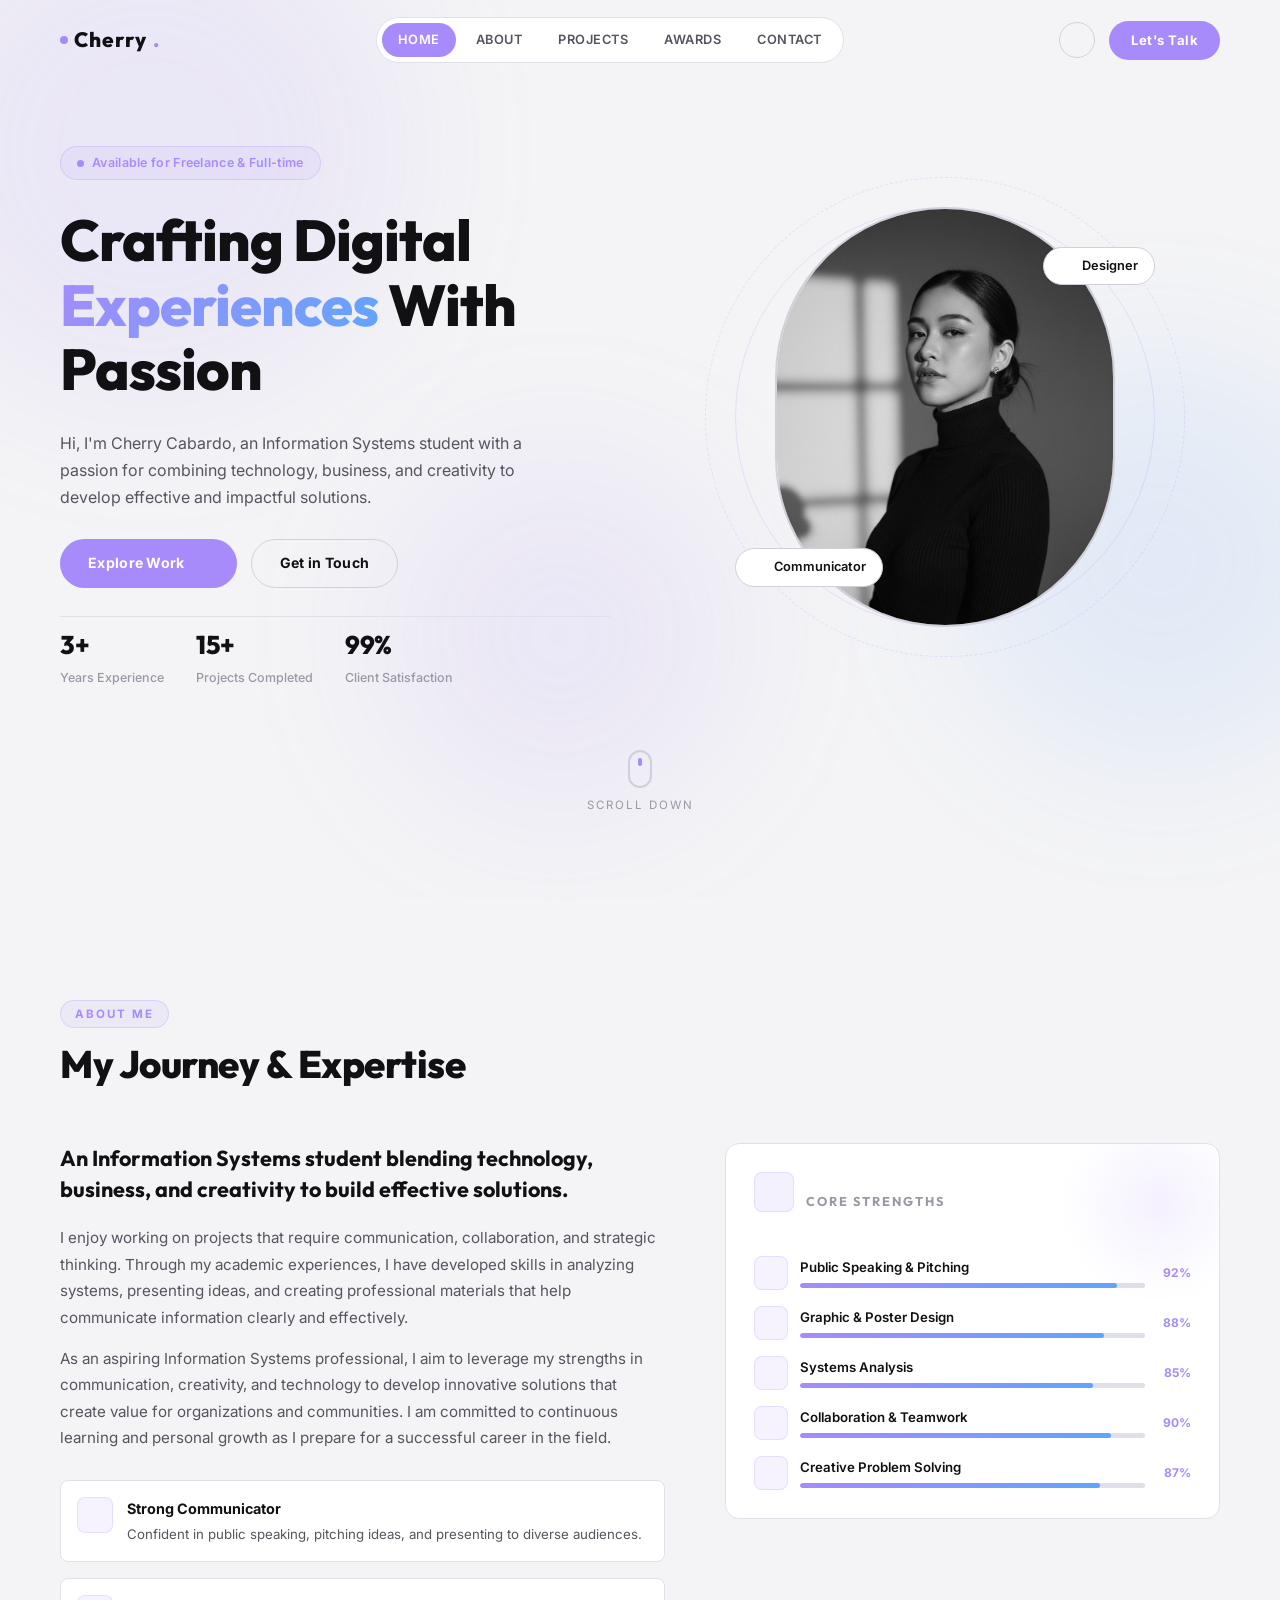
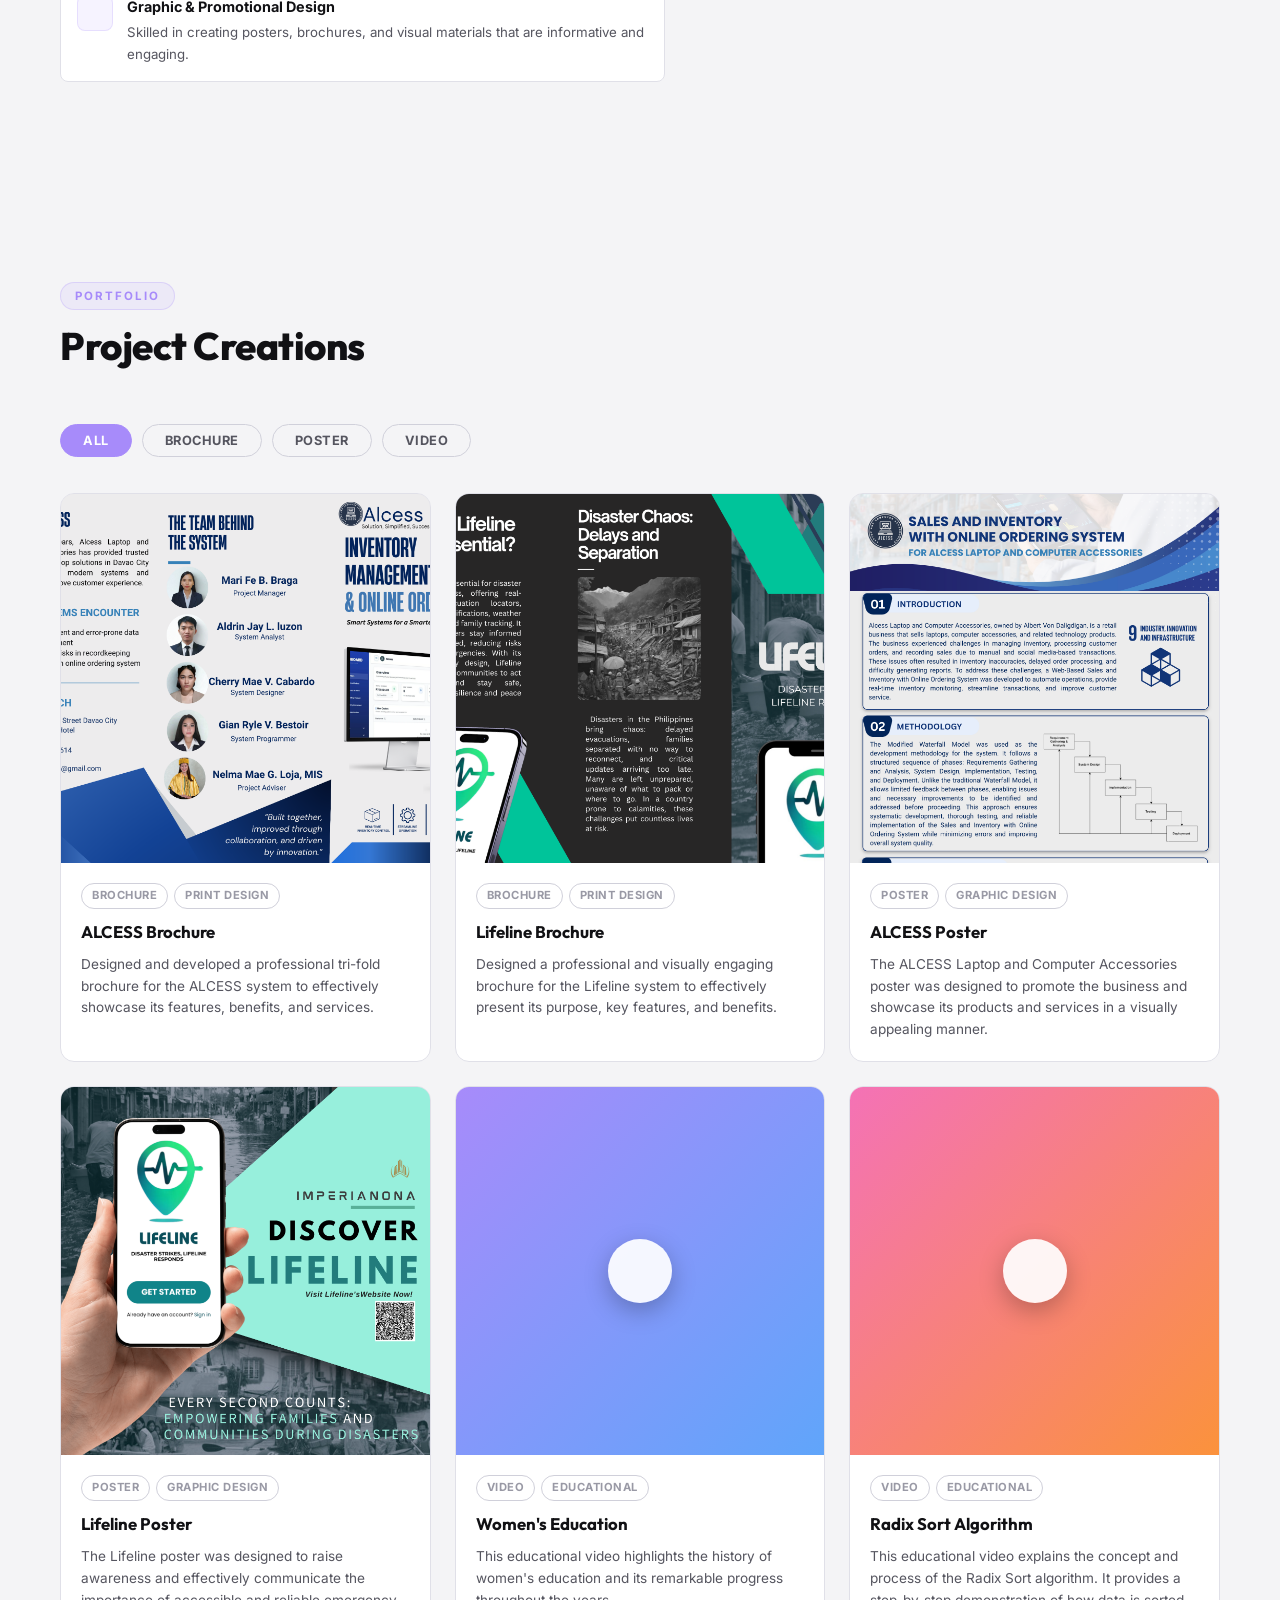
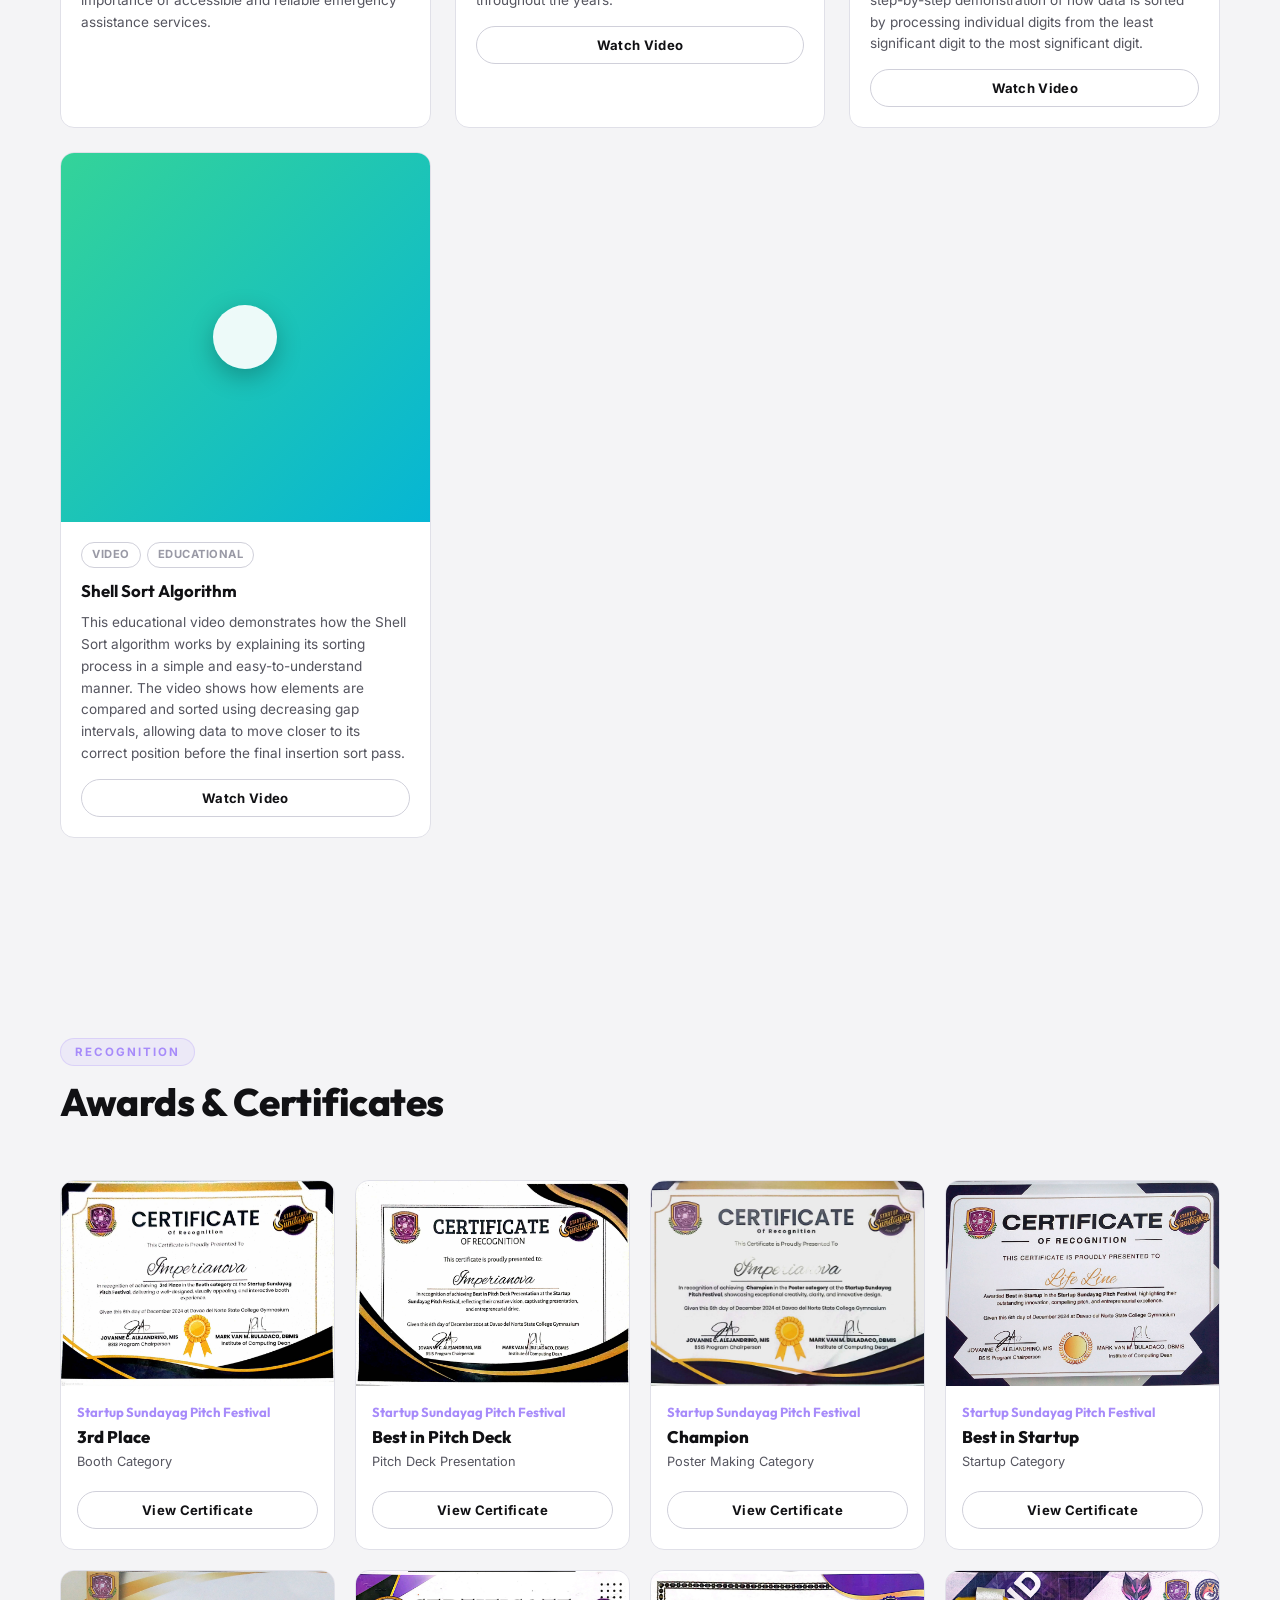
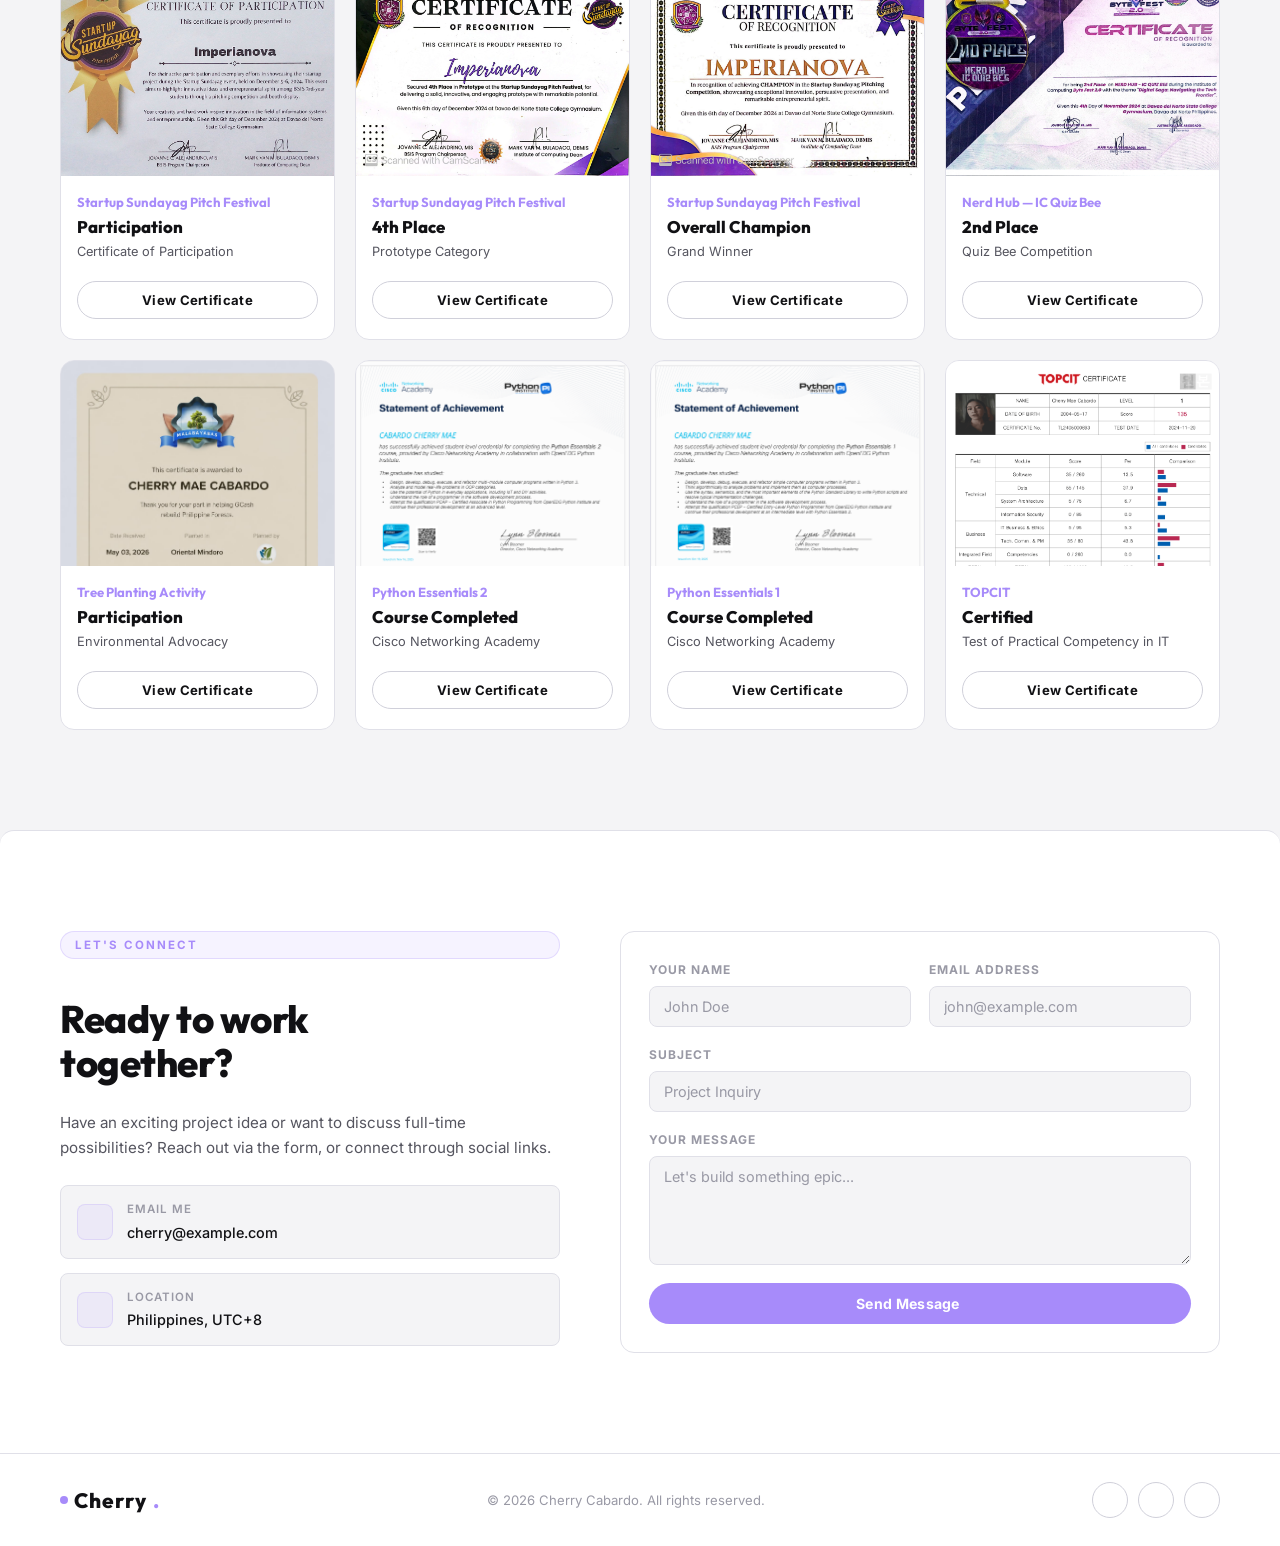
==== commit c799f6d7: "feat: video gradient cards, lightbox, shell sort video, project creations redesign" ====
--- a/index.html
+++ b/index.html
@@ -357,11 +357,9 @@
 
                     <!-- Women's Education Video -->
                     <div class="project-card" data-category="video">
-                        <div class="project-video-container">
-                            <video class="project-video" controls preload="metadata">
-                                <source src="assets/GEELECT.mp4" type="video/mp4">
-                                Your browser does not support the video tag.
-                            </video>
+                        <div class="project-video-thumb" style="--vid-color-a: #a78bfa; --vid-color-b: #60a5fa;"
+                            data-video="assets/GEELECT.mp4" data-title="Women's Education">
+                            <div class="vid-play-btn"><i data-lucide="play"></i></div>
                         </div>
                         <div class="project-info">
                             <div class="project-tags">
@@ -370,6 +368,41 @@
                             </div>
                             <h3 class="project-card-title">Women's Education</h3>
                             <p class="project-card-desc">This educational video highlights the history of women's education and its remarkable progress throughout the years.</p>
+                            <button class="cert-view-btn vid-watch-btn" data-video="assets/GEELECT.mp4" data-title="Women's Education">Watch Video</button>
+                        </div>
+                    </div>
+
+                    <!-- Radix Sort Algorithm Video -->
+                    <div class="project-card" data-category="video">
+                        <div class="project-video-thumb" style="--vid-color-a: #f472b6; --vid-color-b: #fb923c;"
+                            data-video="assets/radix sort.mp4" data-title="Radix Sort Algorithm">
+                            <div class="vid-play-btn"><i data-lucide="play"></i></div>
+                        </div>
+                        <div class="project-info">
+                            <div class="project-tags">
+                                <span class="project-tag-pill">Video</span>
+                                <span class="project-tag-pill">Educational</span>
+                            </div>
+                            <h3 class="project-card-title">Radix Sort Algorithm</h3>
+                            <p class="project-card-desc">This educational video explains the concept and process of the Radix Sort algorithm. It provides a step-by-step demonstration of how data is sorted by processing individual digits from the least significant digit to the most significant digit.</p>
+                            <button class="cert-view-btn vid-watch-btn" data-video="assets/radix sort.mp4" data-title="Radix Sort Algorithm">Watch Video</button>
+                        </div>
+                    </div>
+
+                    <!-- Shell Sort Algorithm Video -->
+                    <div class="project-card" data-category="video">
+                        <div class="project-video-thumb" style="--vid-color-a: #34d399; --vid-color-b: #06b6d4;"
+                            data-video="assets/shell sort.mp4" data-title="Shell Sort Algorithm">
+                            <div class="vid-play-btn"><i data-lucide="play"></i></div>
+                        </div>
+                        <div class="project-info">
+                            <div class="project-tags">
+                                <span class="project-tag-pill">Video</span>
+                                <span class="project-tag-pill">Educational</span>
+                            </div>
+                            <h3 class="project-card-title">Shell Sort Algorithm</h3>
+                            <p class="project-card-desc">This educational video demonstrates how the Shell Sort algorithm works by explaining its sorting process in a simple and easy-to-understand manner. The video shows how elements are compared and sorted using decreasing gap intervals, allowing data to move closer to its correct position before the final insertion sort pass.</p>
+                            <button class="cert-view-btn vid-watch-btn" data-video="assets/shell sort.mp4" data-title="Shell Sort Algorithm">Watch Video</button>
                         </div>
                     </div>
 
@@ -534,7 +567,7 @@
             </div>
         </section>
 
-        <!-- Lightbox -->
+        <!-- Lightbox (image) -->
         <div class="lightbox" id="lightbox">
             <div class="lightbox-backdrop" id="lightbox-backdrop"></div>
             <div class="lightbox-content">
@@ -545,6 +578,22 @@
                 <div class="lightbox-caption">
                     <h4 id="lightbox-title"></h4>
                     <p id="lightbox-desc"></p>
+                </div>
+            </div>
+        </div>
+
+        <!-- Video Lightbox -->
+        <div class="lightbox" id="video-lightbox">
+            <div class="lightbox-backdrop" id="video-lightbox-backdrop"></div>
+            <div class="lightbox-content video-lightbox-content">
+                <button class="lightbox-close" id="video-lightbox-close" aria-label="Close">
+                    <i data-lucide="x"></i>
+                </button>
+                <video id="lightbox-video" class="lightbox-video" controls>
+                    <source src="" type="video/mp4">
+                </video>
+                <div class="lightbox-caption">
+                    <h4 id="video-lightbox-title"></h4>
                 </div>
             </div>
         </div>
@@ -636,7 +685,7 @@
     <!-- Script -->
     <script src="script.js"></script>
     <script>
-        // Certificate Lightbox
+        // ── Image Lightbox ──────────────────────────────────────────
         const lightbox = document.getElementById('lightbox');
         const lightboxImg = document.getElementById('lightbox-img');
         const lightboxTitle = document.getElementById('lightbox-title');
@@ -648,20 +697,12 @@
             lightboxImg.src = src;
             lightboxImg.alt = title;
             lightboxTitle.textContent = title;
-            lightboxDesc.textContent = desc;
+            lightboxDesc.textContent = desc || '';
             lightbox.classList.add('active');
             document.body.style.overflow = 'hidden';
             lucide.createIcons();
         }
 
-        document.querySelectorAll('.cert-view-btn').forEach(btn => {
-            btn.addEventListener('click', () => openLightbox(btn.dataset.src, btn.dataset.title, btn.dataset.desc));
-        });
-
-        document.querySelectorAll('.proj-lightbox-btn').forEach(btn => {
-            btn.addEventListener('click', () => openLightbox(btn.dataset.src, btn.dataset.title, btn.dataset.desc));
-        });
-
         function closeLightbox() {
             lightbox.classList.remove('active');
             document.body.style.overflow = '';
@@ -669,7 +710,57 @@
 
         lightboxClose.addEventListener('click', closeLightbox);
         lightboxBackdrop.addEventListener('click', closeLightbox);
-        document.addEventListener('keydown', e => { if (e.key === 'Escape') closeLightbox(); });
+
+        // Cert view buttons (images only)
+        document.querySelectorAll('.cert-view-btn').forEach(btn => {
+            btn.addEventListener('click', () => openLightbox(btn.dataset.src, btn.dataset.title, btn.dataset.desc));
+        });
+
+        // Poster fullscreen buttons
+        document.querySelectorAll('.proj-lightbox-btn').forEach(btn => {
+            btn.addEventListener('click', () => openLightbox(btn.dataset.src, btn.dataset.title, btn.dataset.desc));
+        });
+
+        // ── Video Lightbox ───────────────────────────────────────────
+        const videoLightbox = document.getElementById('video-lightbox');
+        const lightboxVideo = document.getElementById('lightbox-video');
+        const videoLightboxTitle = document.getElementById('video-lightbox-title');
+        const videoLightboxClose = document.getElementById('video-lightbox-close');
+        const videoLightboxBackdrop = document.getElementById('video-lightbox-backdrop');
+
+        function openVideoLightbox(src, title) {
+            lightboxVideo.querySelector('source').src = src;
+            lightboxVideo.load();
+            videoLightboxTitle.textContent = title;
+            videoLightbox.classList.add('active');
+            document.body.style.overflow = 'hidden';
+            lucide.createIcons();
+        }
+
+        function closeVideoLightbox() {
+            videoLightbox.classList.remove('active');
+            lightboxVideo.pause();
+            lightboxVideo.querySelector('source').src = '';
+            document.body.style.overflow = '';
+        }
+
+        // Thumbnail click
+        document.querySelectorAll('.project-video-thumb').forEach(el => {
+            el.addEventListener('click', () => openVideoLightbox(el.dataset.video, el.dataset.title));
+        });
+
+        // Watch Video button
+        document.querySelectorAll('.vid-watch-btn').forEach(btn => {
+            btn.addEventListener('click', () => openVideoLightbox(btn.dataset.video, btn.dataset.title));
+        });
+
+        videoLightboxClose.addEventListener('click', closeVideoLightbox);
+        videoLightboxBackdrop.addEventListener('click', closeVideoLightbox);
+
+        // Escape key closes both
+        document.addEventListener('keydown', e => {
+            if (e.key === 'Escape') { closeLightbox(); closeVideoLightbox(); }
+        });
     </script>
 </body>
 
--- a/index.css
+++ b/index.css
@@ -752,18 +752,36 @@
 .project-multi-img:hover .project-img:first-child { opacity: 0; }
 .project-multi-img:hover .project-img-back { opacity: 1; }
 
-/* Video container */
-.project-video-container {
+/* Video thumbnail card */
+.project-video-thumb {
     width: 100%;
-    background: #000;
-    border-radius: var(--radius) var(--radius) 0 0;
-    overflow: hidden;
-}
-.project-video {
+    aspect-ratio: 1 / 1;
+    background: linear-gradient(135deg, var(--vid-color-a), var(--vid-color-b));
+    display: flex; align-items: center; justify-content: center;
+    cursor: pointer;
+    position: relative;
+    transition: var(--transition);
+}
+.project-video-thumb:hover { filter: brightness(1.1); }
+
+.vid-play-btn {
+    width: 64px; height: 64px;
+    border-radius: 50%;
+    background: rgba(255,255,255,0.92);
+    display: flex; align-items: center; justify-content: center;
+    transition: var(--transition);
+    box-shadow: 0 8px 24px rgba(0,0,0,0.25);
+}
+.project-video-thumb:hover .vid-play-btn { transform: scale(1.1); }
+.vid-play-btn i { width: 26px; height: 26px; color: #111; margin-left: 3px; }
+
+/* Video lightbox */
+.video-lightbox-content { max-width: 920px; }
+.lightbox-video {
     width: 100%;
     display: block;
-    max-height: 260px;
-    object-fit: cover;
+    background: #000;
+    max-height: 72vh;
 }
 .project-img {
     width: 100%; height: 100%;
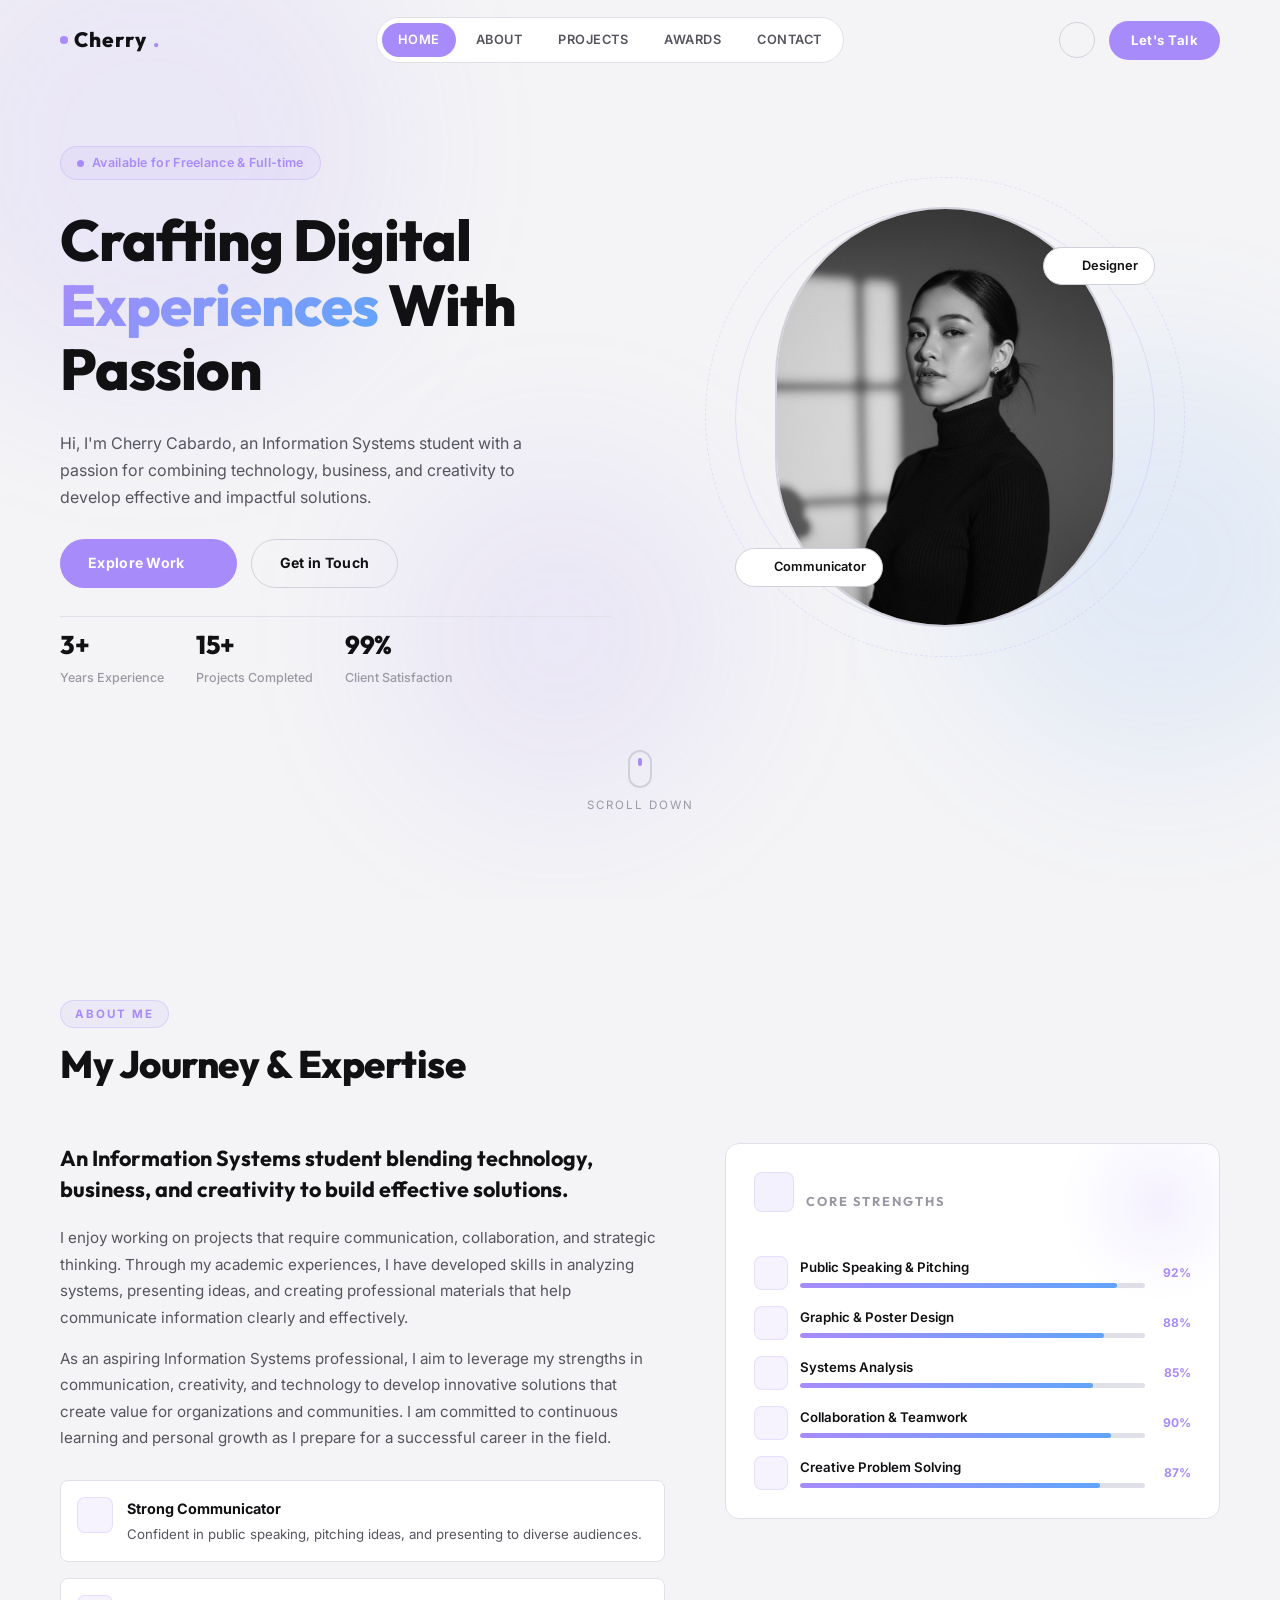
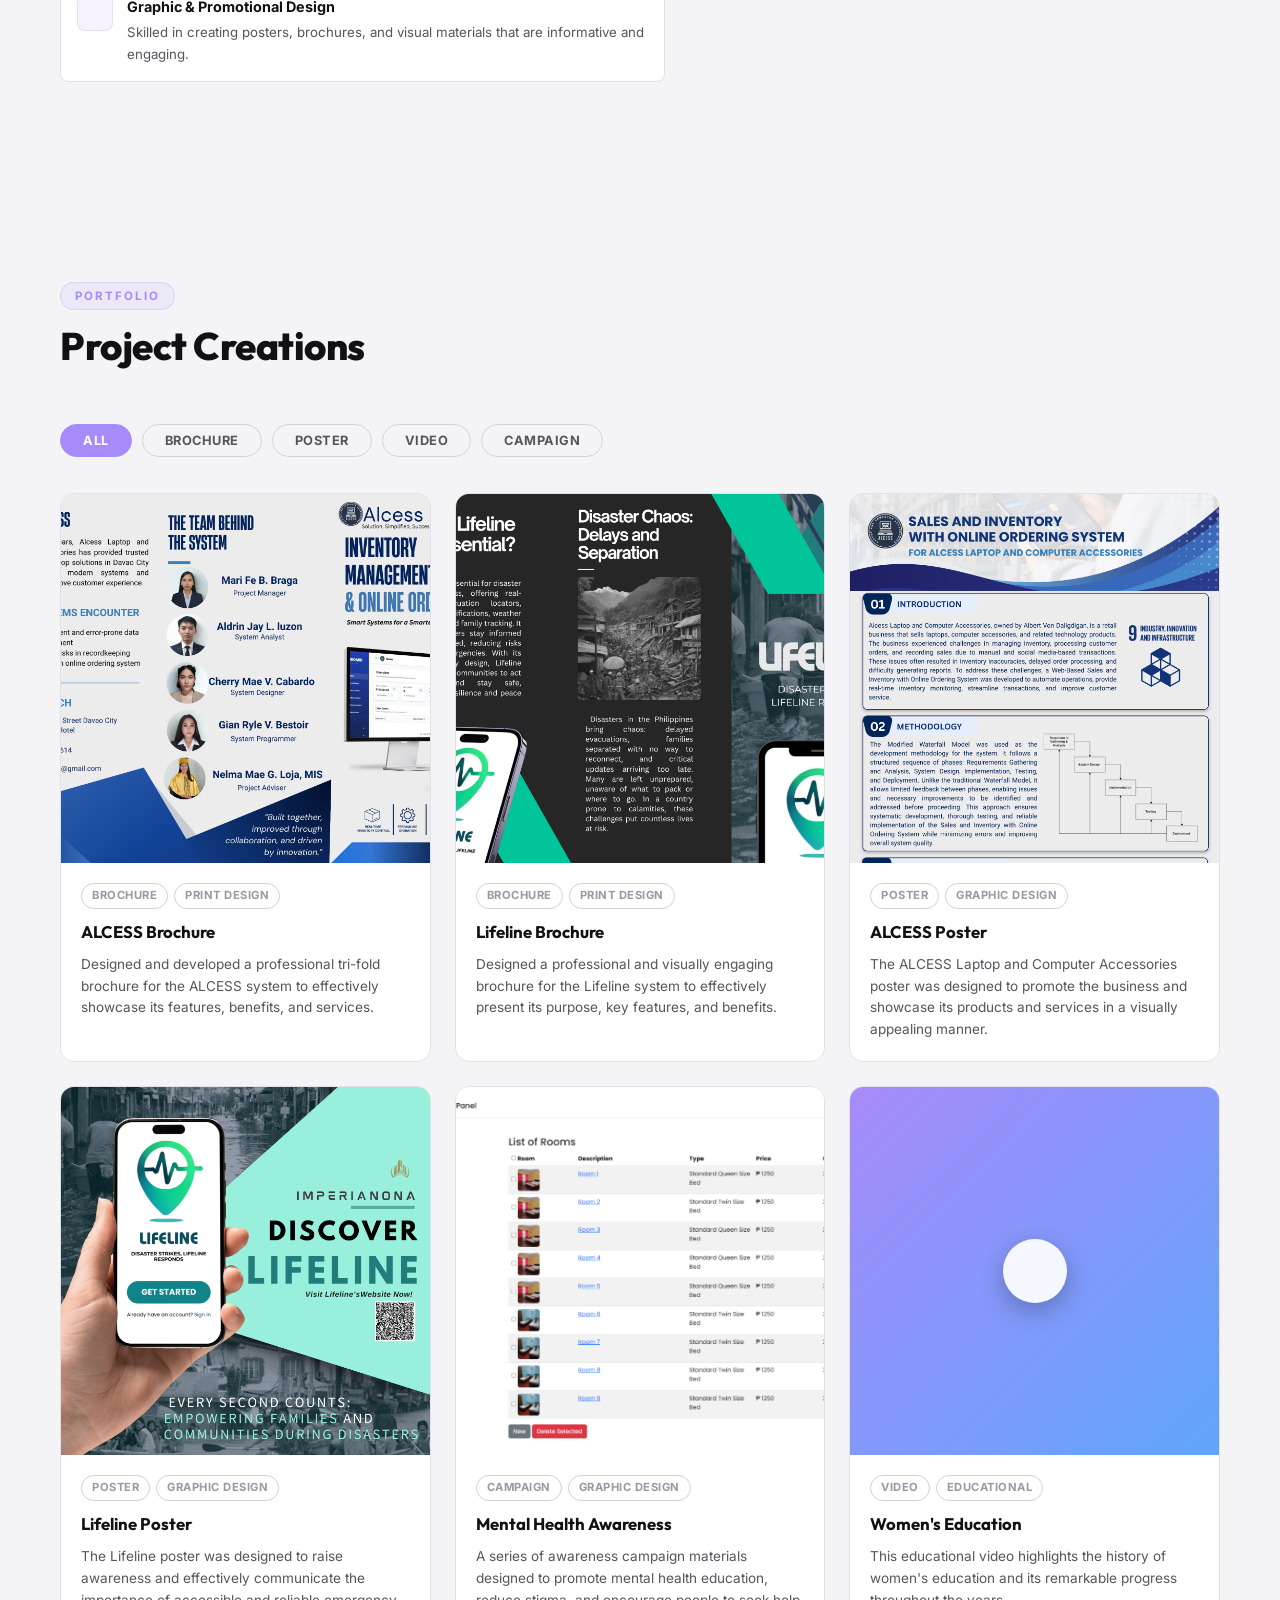
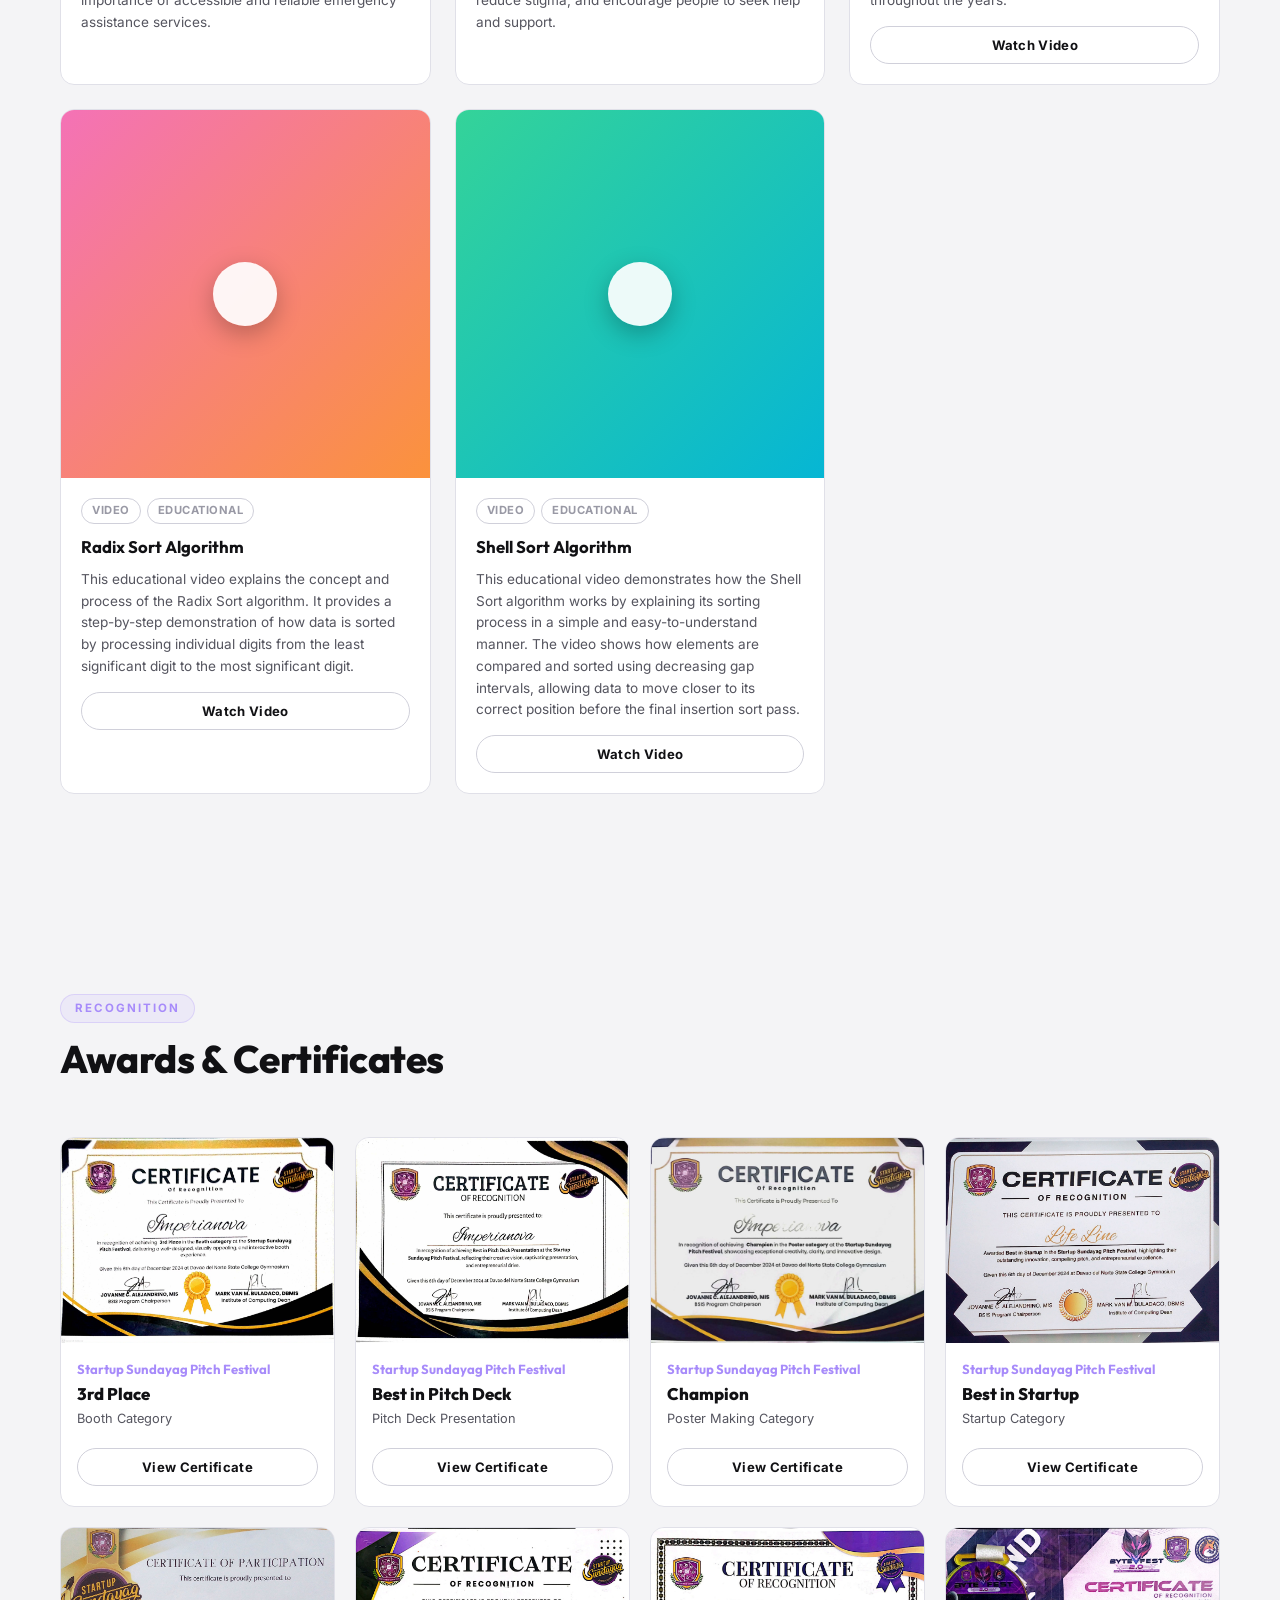
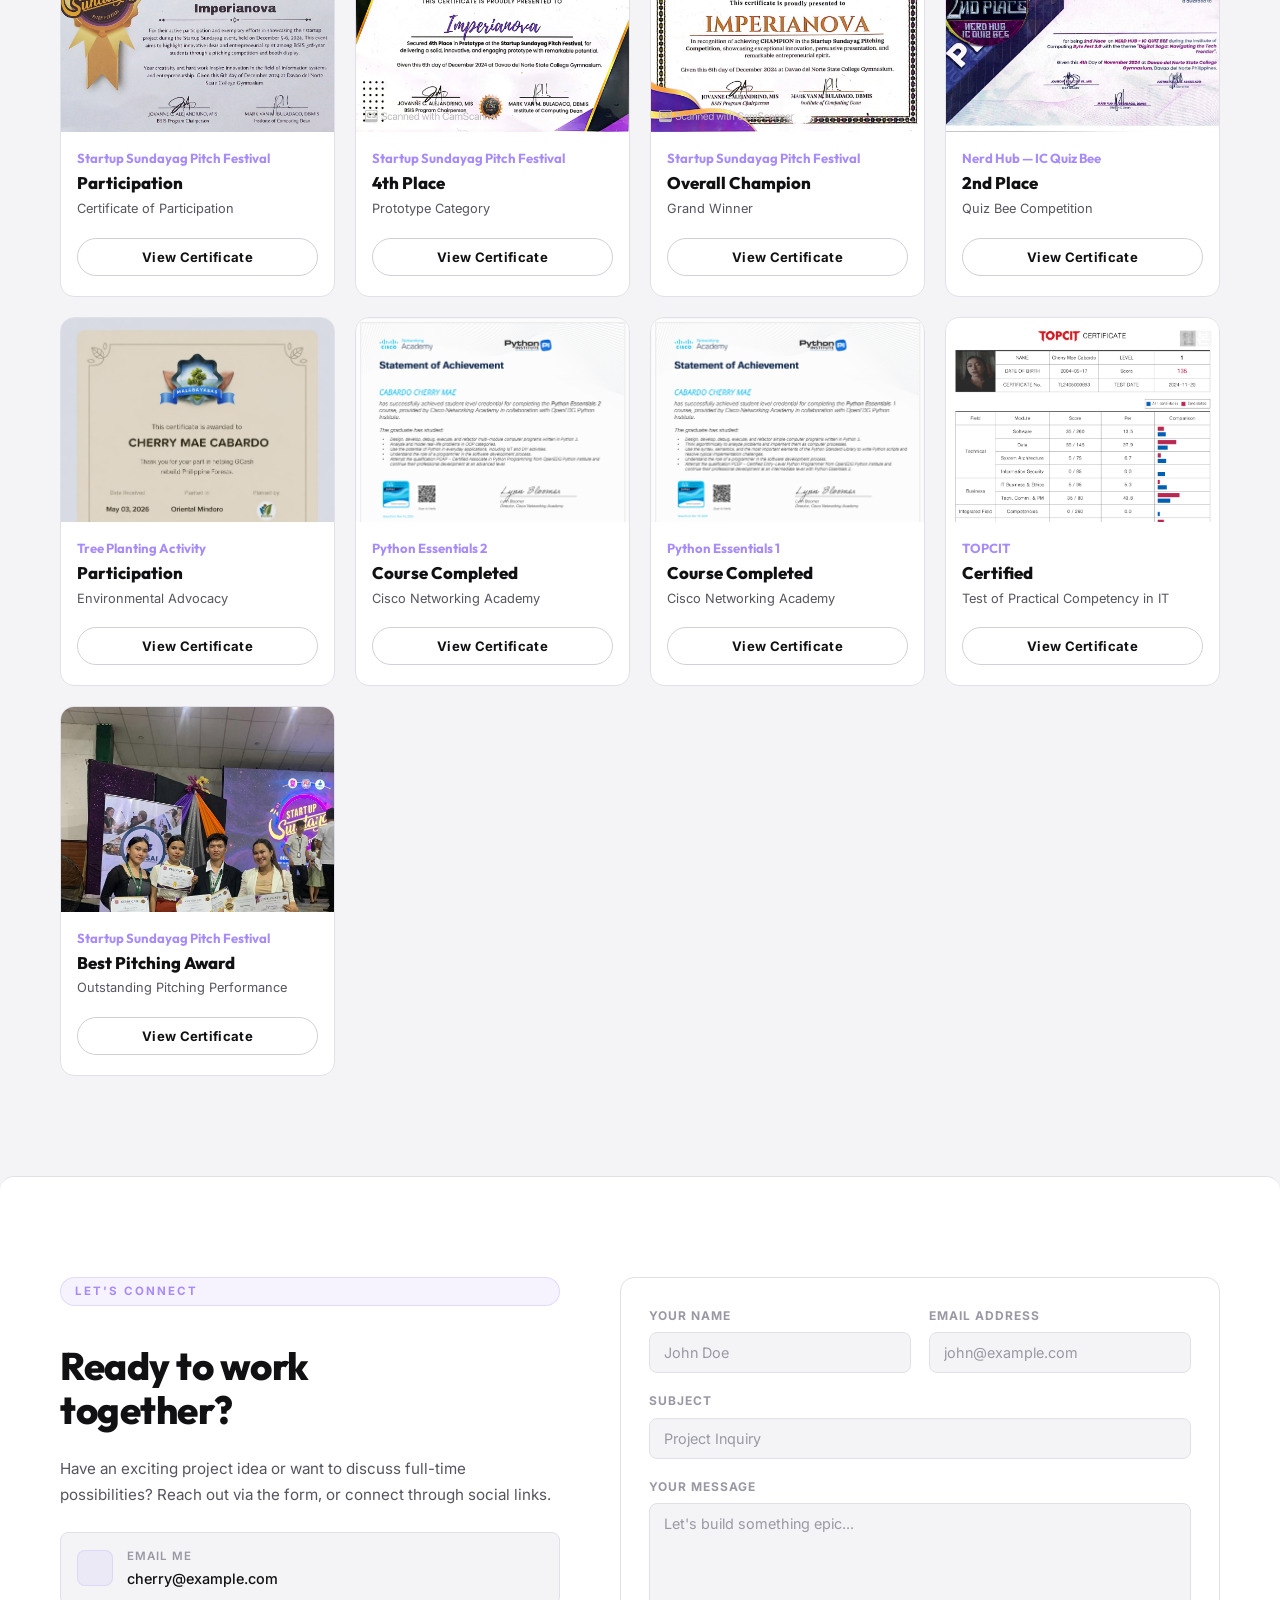
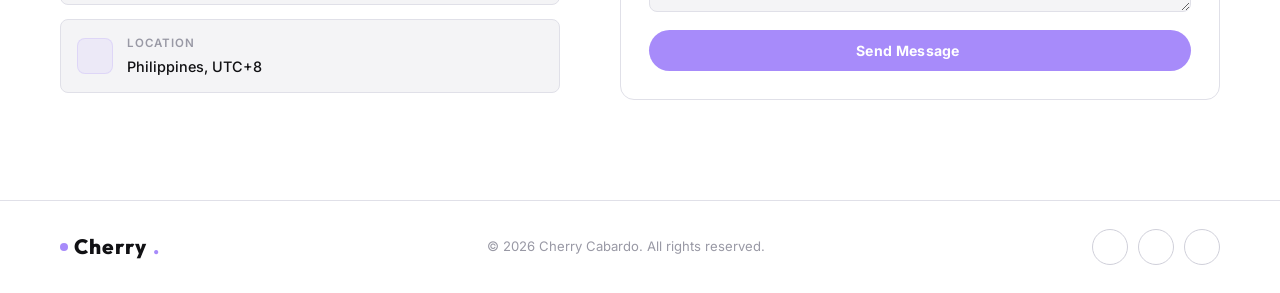
==== commit b909e4ac: "feat: brochure lightbox, mental health campaign card, best pitching award cert" ====
--- a/index.html
+++ b/index.html
@@ -268,14 +268,32 @@
                     <button class="filter-btn" data-filter="brochure">Brochure</button>
                     <button class="filter-btn" data-filter="poster">Poster</button>
                     <button class="filter-btn" data-filter="video">Video</button>
+                    <button class="filter-btn" data-filter="campaign">Campaign</button>
                 </div>
                 <div class="projects-grid">
 
                     <!-- ALCESS Brochure -->
                     <div class="project-card" data-category="brochure">
-                        <div class="project-image-container project-multi-img">
+                        <div class="project-image-container">
                             <img src="assets/b1.png" alt="ALCESS Brochure Front" class="project-img">
-                            <img src="assets/b1.2.png" alt="ALCESS Brochure Back" class="project-img project-img-back">
+                            <div class="project-overlay">
+                                <div class="project-links">
+                                    <button class="project-link-icon proj-lightbox-btn"
+                                        data-src="assets/b1.png"
+                                        data-title="ALCESS Brochure — Front"
+                                        data-desc="Tri-fold brochure for the ALCESS system"
+                                        aria-label="View front">
+                                        <i data-lucide="eye"></i>
+                                    </button>
+                                    <button class="project-link-icon proj-lightbox-btn"
+                                        data-src="assets/b1.2.png"
+                                        data-title="ALCESS Brochure — Back"
+                                        data-desc="Tri-fold brochure for the ALCESS system"
+                                        aria-label="View back">
+                                        <i data-lucide="flip-horizontal-2"></i>
+                                    </button>
+                                </div>
+                            </div>
                         </div>
                         <div class="project-info">
                             <div class="project-tags">
@@ -289,9 +307,26 @@
 
                     <!-- Lifeline Brochure -->
                     <div class="project-card" data-category="brochure">
-                        <div class="project-image-container project-multi-img">
+                        <div class="project-image-container">
                             <img src="assets/b2.1.png" alt="Lifeline Brochure Front" class="project-img">
-                            <img src="assets/b2.2.png" alt="Lifeline Brochure Back" class="project-img project-img-back">
+                            <div class="project-overlay">
+                                <div class="project-links">
+                                    <button class="project-link-icon proj-lightbox-btn"
+                                        data-src="assets/b2.1.png"
+                                        data-title="Lifeline Brochure — Front"
+                                        data-desc="Professional brochure for the Lifeline system"
+                                        aria-label="View front">
+                                        <i data-lucide="eye"></i>
+                                    </button>
+                                    <button class="project-link-icon proj-lightbox-btn"
+                                        data-src="assets/b2.2.png"
+                                        data-title="Lifeline Brochure — Back"
+                                        data-desc="Professional brochure for the Lifeline system"
+                                        aria-label="View back">
+                                        <i data-lucide="flip-horizontal-2"></i>
+                                    </button>
+                                </div>
+                            </div>
                         </div>
                         <div class="project-info">
                             <div class="project-tags">
@@ -355,6 +390,40 @@
                         </div>
                     </div>
 
+                    <!-- Mental Health Awareness -->
+                    <div class="project-card" data-category="campaign">
+                        <div class="project-image-container">
+                            <img src="assets/tp1.png" alt="Mental Health Awareness" class="project-img proj-slideshow-img"
+                                data-slides='["assets/tp1.png","assets/tp2.png","assets/tp3.png","assets/tp4.png"]'
+                                data-slide-index="0">
+                            <div class="project-overlay">
+                                <div class="project-links">
+                                    <button class="project-link-icon proj-lightbox-btn"
+                                        data-src="assets/tp1.png"
+                                        data-title="Mental Health Awareness"
+                                        data-desc="Awareness campaign materials for mental health"
+                                        aria-label="View image">
+                                        <i data-lucide="maximize-2"></i>
+                                    </button>
+                                </div>
+                            </div>
+                            <div class="slide-dots">
+                                <span class="slide-dot active" data-idx="0"></span>
+                                <span class="slide-dot" data-idx="1"></span>
+                                <span class="slide-dot" data-idx="2"></span>
+                                <span class="slide-dot" data-idx="3"></span>
+                            </div>
+                        </div>
+                        <div class="project-info">
+                            <div class="project-tags">
+                                <span class="project-tag-pill">Campaign</span>
+                                <span class="project-tag-pill">Graphic Design</span>
+                            </div>
+                            <h3 class="project-card-title">Mental Health Awareness</h3>
+                            <p class="project-card-desc">A series of awareness campaign materials designed to promote mental health education, reduce stigma, and encourage people to seek help and support.</p>
+                        </div>
+                    </div>
+
                     <!-- Women's Education Video -->
                     <div class="project-card" data-category="video">
                         <div class="project-video-thumb" style="--vid-color-a: #a78bfa; --vid-color-b: #60a5fa;"
@@ -560,6 +629,20 @@
                             <p class="cert-achievement">Certified</p>
                             <p class="cert-desc">Test of Practical Competency in IT</p>
                             <button class="cert-view-btn" data-src="assets/c13.png" data-title="TOPCIT" data-desc="Test of Practical Competency in IT — Certificate">View Certificate</button>
+                        </div>
+                    </div>
+
+                    <!-- Best Pitching Award -->
+                    <div class="cert-card">
+                        <div class="cert-image-wrapper cert-multi-img">
+                            <img src="assets/life1.jpg" alt="Best Pitching Award" class="cert-img">
+                            <img src="assets/life2.jpg" alt="Best Pitching Award Photo" class="cert-img cert-img-back">
+                        </div>
+                        <div class="cert-info">
+                            <h4 class="cert-title">Startup Sundayag Pitch Festival</h4>
+                            <p class="cert-achievement">Best Pitching Award</p>
+                            <p class="cert-desc">Outstanding Pitching Performance</p>
+                            <button class="cert-view-btn" data-src="assets/life1.jpg" data-title="Best Pitching Award" data-desc="Startup Sundayag Pitch Festival — Best Pitching Award">View Certificate</button>
                         </div>
                     </div>
 
@@ -721,6 +804,31 @@
             btn.addEventListener('click', () => openLightbox(btn.dataset.src, btn.dataset.title, btn.dataset.desc));
         });
 
+        // Auto-slideshow for mental health campaign card
+        document.querySelectorAll('.proj-slideshow-img').forEach(img => {
+            const slides = JSON.parse(img.dataset.slides);
+            const card = img.closest('.project-image-container');
+            const dots = card.querySelectorAll('.slide-dot');
+            let idx = 0;
+            setInterval(() => {
+                idx = (idx + 1) % slides.length;
+                img.src = slides[idx];
+                // update lightbox btn src too
+                const lb = card.querySelector('.proj-lightbox-btn');
+                if (lb) lb.dataset.src = slides[idx];
+                dots.forEach((d, i) => d.classList.toggle('active', i === idx));
+            }, 2500);
+            dots.forEach(dot => {
+                dot.addEventListener('click', () => {
+                    idx = parseInt(dot.dataset.idx);
+                    img.src = slides[idx];
+                    const lb = card.querySelector('.proj-lightbox-btn');
+                    if (lb) lb.dataset.src = slides[idx];
+                    dots.forEach((d, i) => d.classList.toggle('active', i === idx));
+                });
+            });
+        });
+
         // ── Video Lightbox ───────────────────────────────────────────
         const videoLightbox = document.getElementById('video-lightbox');
         const lightboxVideo = document.getElementById('lightbox-video');
--- a/index.css
+++ b/index.css
@@ -745,12 +745,28 @@
     background: var(--border);
 }
 
-/* Multi-image brochure cards — show back on hover */
-.project-multi-img { cursor: pointer; }
-.project-multi-img .project-img { position: absolute; inset: 0; width: 100%; height: 100%; object-fit: cover; object-position: center top; transition: opacity 0.5s ease, transform 0.5s ease; }
-.project-multi-img .project-img-back { opacity: 0; }
-.project-multi-img:hover .project-img:first-child { opacity: 0; }
-.project-multi-img:hover .project-img-back { opacity: 1; }
+/* Multi-image brochure cards — removed flip, now uses lightbox buttons */
+
+/* Slideshow dots */
+.slide-dots {
+    position: absolute; bottom: 10px; left: 50%;
+    transform: translateX(-50%);
+    display: flex; gap: 6px; z-index: 2;
+}
+.slide-dot {
+    width: 7px; height: 7px; border-radius: 50%;
+    background: rgba(255,255,255,0.45);
+    cursor: pointer; transition: var(--transition);
+    border: none;
+}
+.slide-dot.active { background: #fff; transform: scale(1.2); }
+
+/* Cert multi-image (hover flip) */
+.cert-multi-img { position: relative; overflow: hidden; }
+.cert-multi-img .cert-img { position: absolute; inset: 0; width: 100%; height: 100%; object-fit: cover; transition: opacity 0.5s ease; }
+.cert-multi-img .cert-img-back { opacity: 0; }
+.cert-card:hover .cert-multi-img .cert-img:first-child { opacity: 0; }
+.cert-card:hover .cert-multi-img .cert-img-back { opacity: 1; }
 
 /* Video thumbnail card */
 .project-video-thumb {
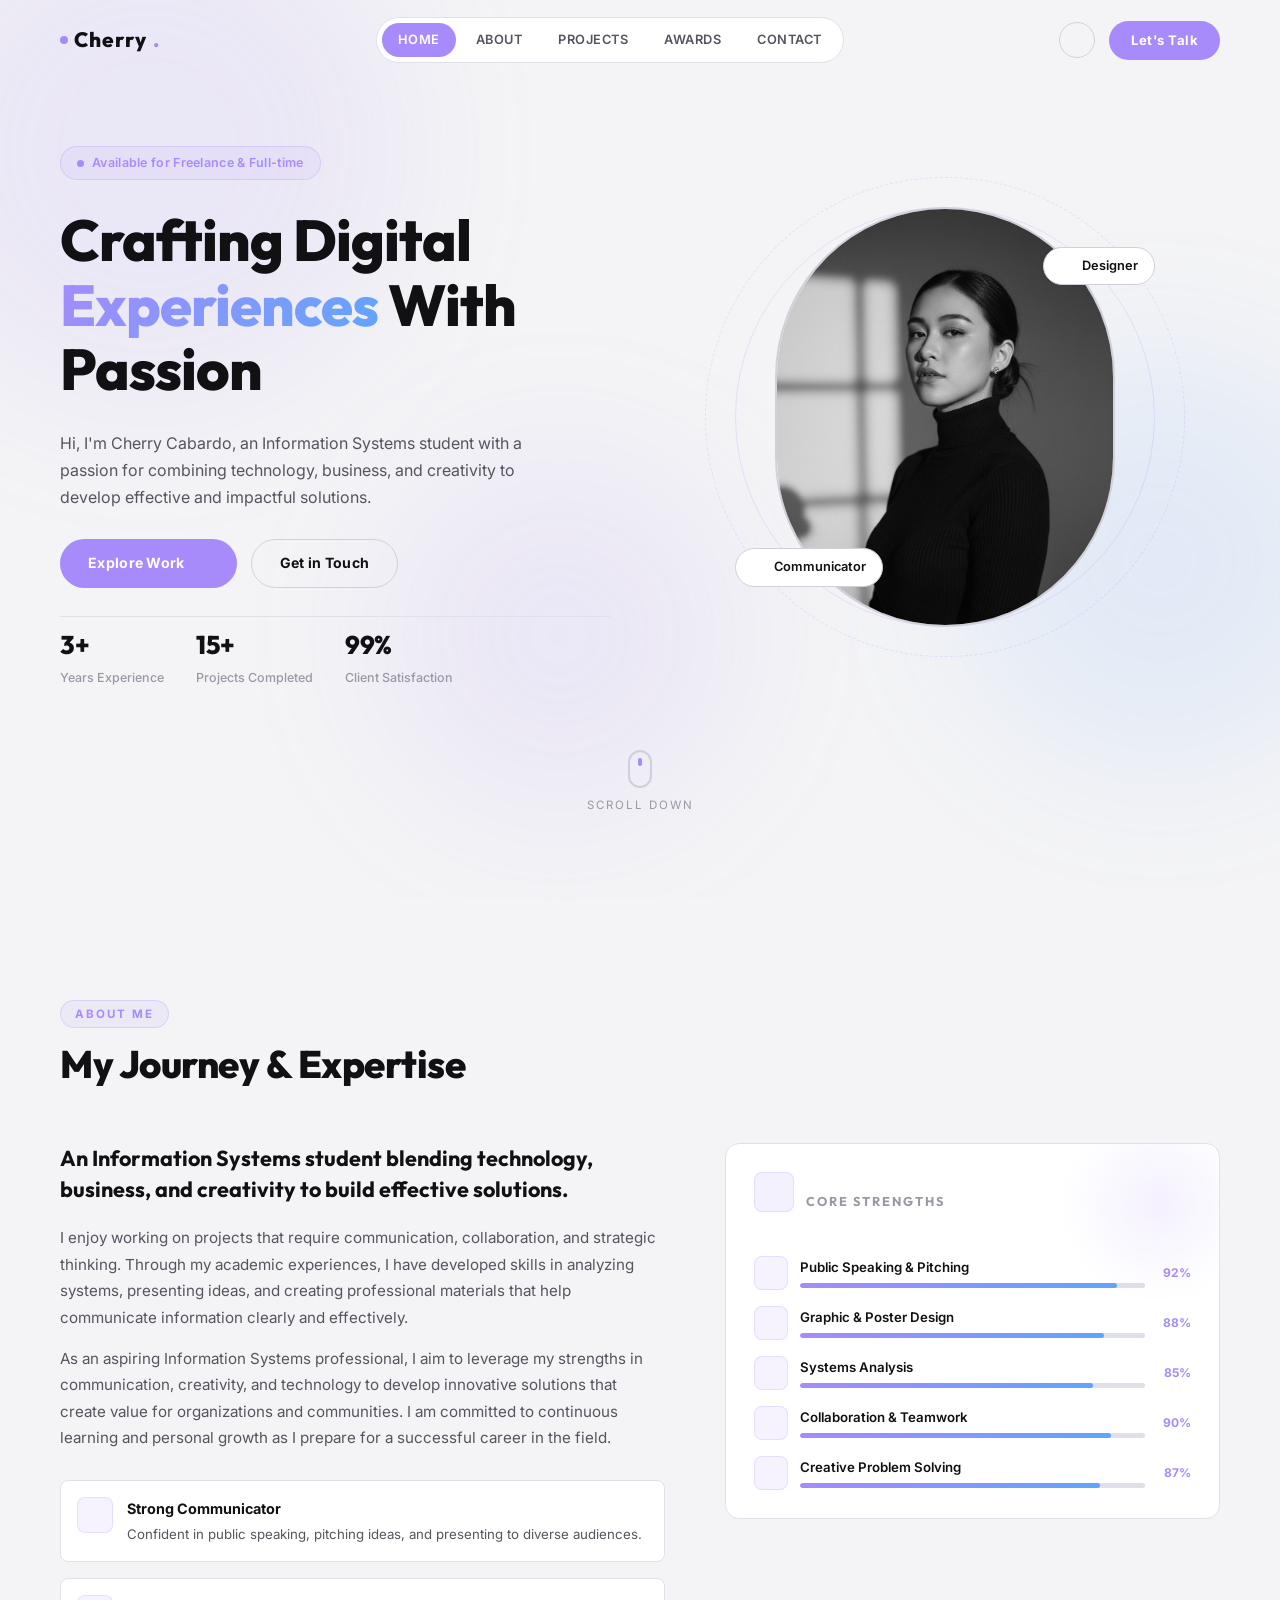
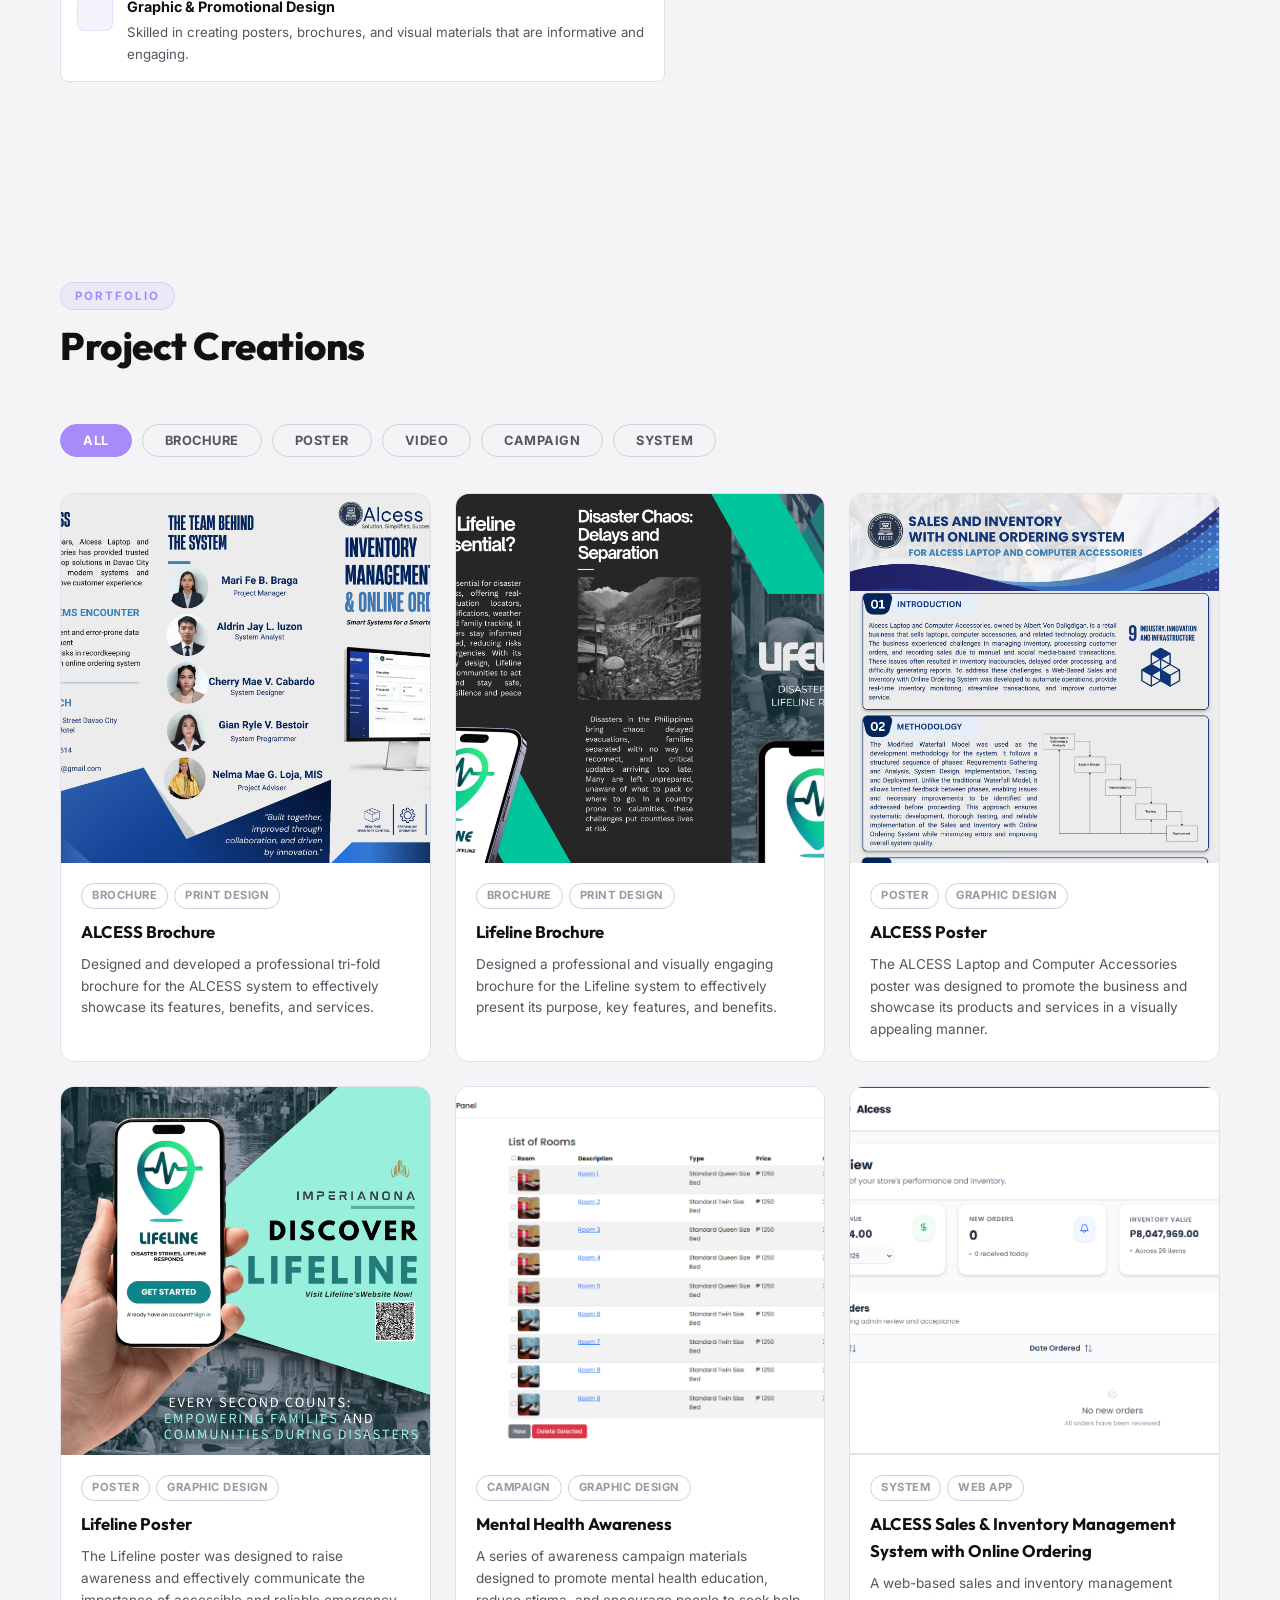
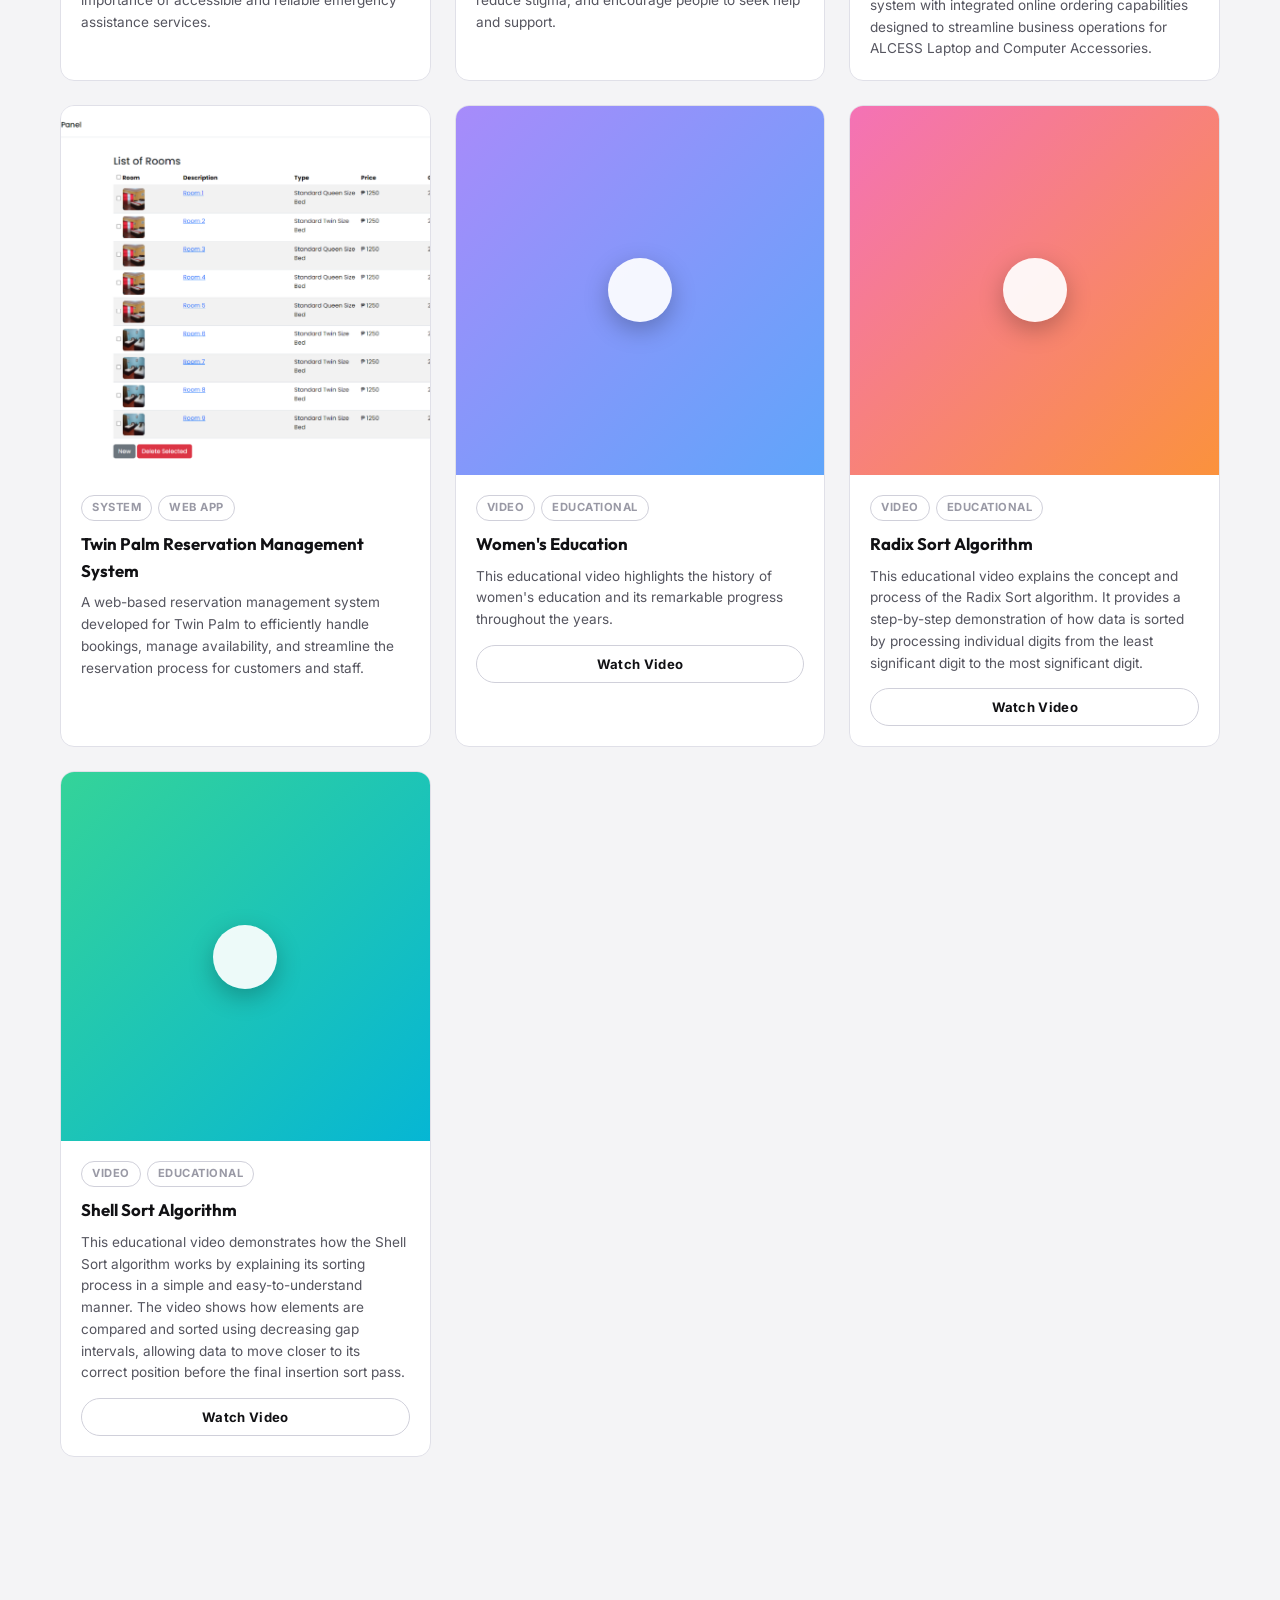
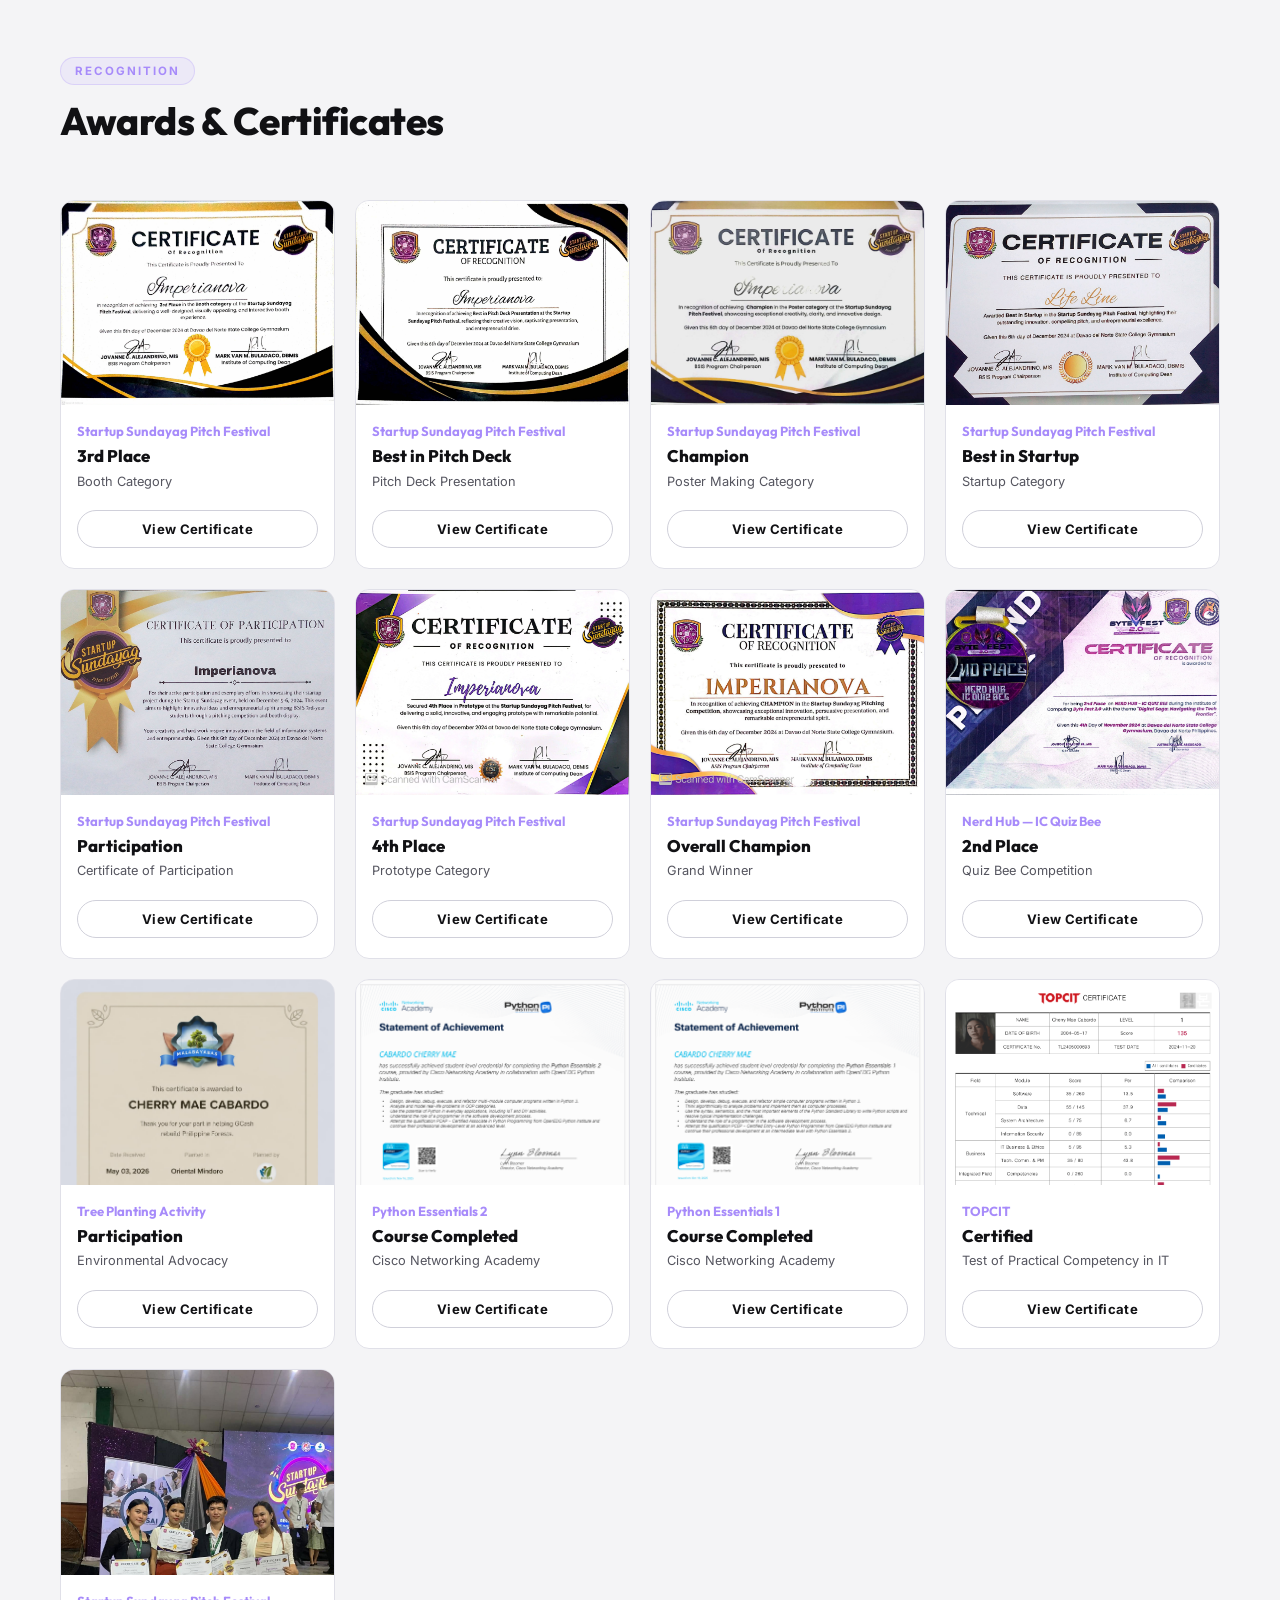
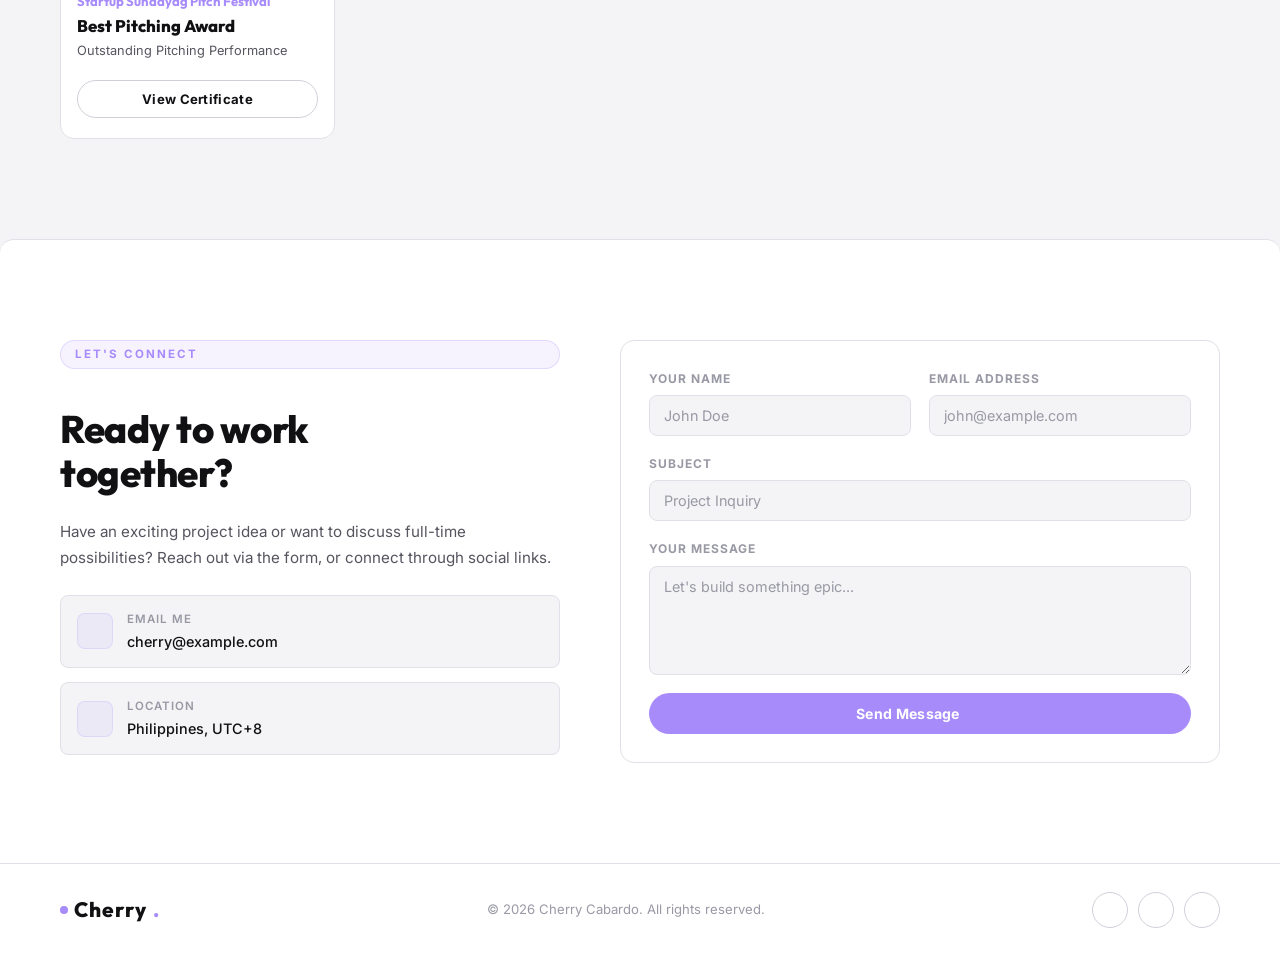
==== commit 6b8d446d: "feat: add ALCESS system and Twin Palm reservation system project cards" ====
--- a/index.html
+++ b/index.html
@@ -269,6 +269,7 @@
                     <button class="filter-btn" data-filter="poster">Poster</button>
                     <button class="filter-btn" data-filter="video">Video</button>
                     <button class="filter-btn" data-filter="campaign">Campaign</button>
+                    <button class="filter-btn" data-filter="system">System</button>
                 </div>
                 <div class="projects-grid">
 
@@ -421,6 +422,77 @@
                             </div>
                             <h3 class="project-card-title">Mental Health Awareness</h3>
                             <p class="project-card-desc">A series of awareness campaign materials designed to promote mental health education, reduce stigma, and encourage people to seek help and support.</p>
+                        </div>
+                    </div>
+
+                    <!-- ALCESS Sales & Inventory Management System -->
+                    <div class="project-card" data-category="system">
+                        <div class="project-image-container">
+                            <img src="assets/a1.png" alt="ALCESS System" class="project-img proj-slideshow-img"
+                                data-slides='["assets/a1.png","assets/a2.png","assets/a3.png","assets/a4.png","assets/a5.png","assets/a6.png","assets/a7.png"]'
+                                data-slide-index="0">
+                            <div class="project-overlay">
+                                <div class="project-links">
+                                    <button class="project-link-icon proj-lightbox-btn"
+                                        data-src="assets/a1.png"
+                                        data-title="ALCESS System"
+                                        data-desc="Sales and Inventory Management System with Online Ordering"
+                                        aria-label="View full image">
+                                        <i data-lucide="maximize-2"></i>
+                                    </button>
+                                </div>
+                            </div>
+                            <div class="slide-dots">
+                                <span class="slide-dot active" data-idx="0"></span>
+                                <span class="slide-dot" data-idx="1"></span>
+                                <span class="slide-dot" data-idx="2"></span>
+                                <span class="slide-dot" data-idx="3"></span>
+                                <span class="slide-dot" data-idx="4"></span>
+                                <span class="slide-dot" data-idx="5"></span>
+                                <span class="slide-dot" data-idx="6"></span>
+                            </div>
+                        </div>
+                        <div class="project-info">
+                            <div class="project-tags">
+                                <span class="project-tag-pill">System</span>
+                                <span class="project-tag-pill">Web App</span>
+                            </div>
+                            <h3 class="project-card-title">ALCESS Sales & Inventory Management System with Online Ordering</h3>
+                            <p class="project-card-desc">A web-based sales and inventory management system with integrated online ordering capabilities designed to streamline business operations for ALCESS Laptop and Computer Accessories.</p>
+                        </div>
+                    </div>
+
+                    <!-- Twin Palm Reservation Management System -->
+                    <div class="project-card" data-category="system">
+                        <div class="project-image-container">
+                            <img src="assets/tp1.png" alt="Twin Palm System" class="project-img proj-slideshow-img"
+                                data-slides='["assets/tp1.png","assets/tp2.png","assets/tp3.png","assets/tp4.png"]'
+                                data-slide-index="0">
+                            <div class="project-overlay">
+                                <div class="project-links">
+                                    <button class="project-link-icon proj-lightbox-btn"
+                                        data-src="assets/tp1.png"
+                                        data-title="Twin Palm Reservation Management System"
+                                        data-desc="Reservation Management System for Twin Palm"
+                                        aria-label="View full image">
+                                        <i data-lucide="maximize-2"></i>
+                                    </button>
+                                </div>
+                            </div>
+                            <div class="slide-dots">
+                                <span class="slide-dot active" data-idx="0"></span>
+                                <span class="slide-dot" data-idx="1"></span>
+                                <span class="slide-dot" data-idx="2"></span>
+                                <span class="slide-dot" data-idx="3"></span>
+                            </div>
+                        </div>
+                        <div class="project-info">
+                            <div class="project-tags">
+                                <span class="project-tag-pill">System</span>
+                                <span class="project-tag-pill">Web App</span>
+                            </div>
+                            <h3 class="project-card-title">Twin Palm Reservation Management System</h3>
+                            <p class="project-card-desc">A web-based reservation management system developed for Twin Palm to efficiently handle bookings, manage availability, and streamline the reservation process for customers and staff.</p>
                         </div>
                     </div>
 
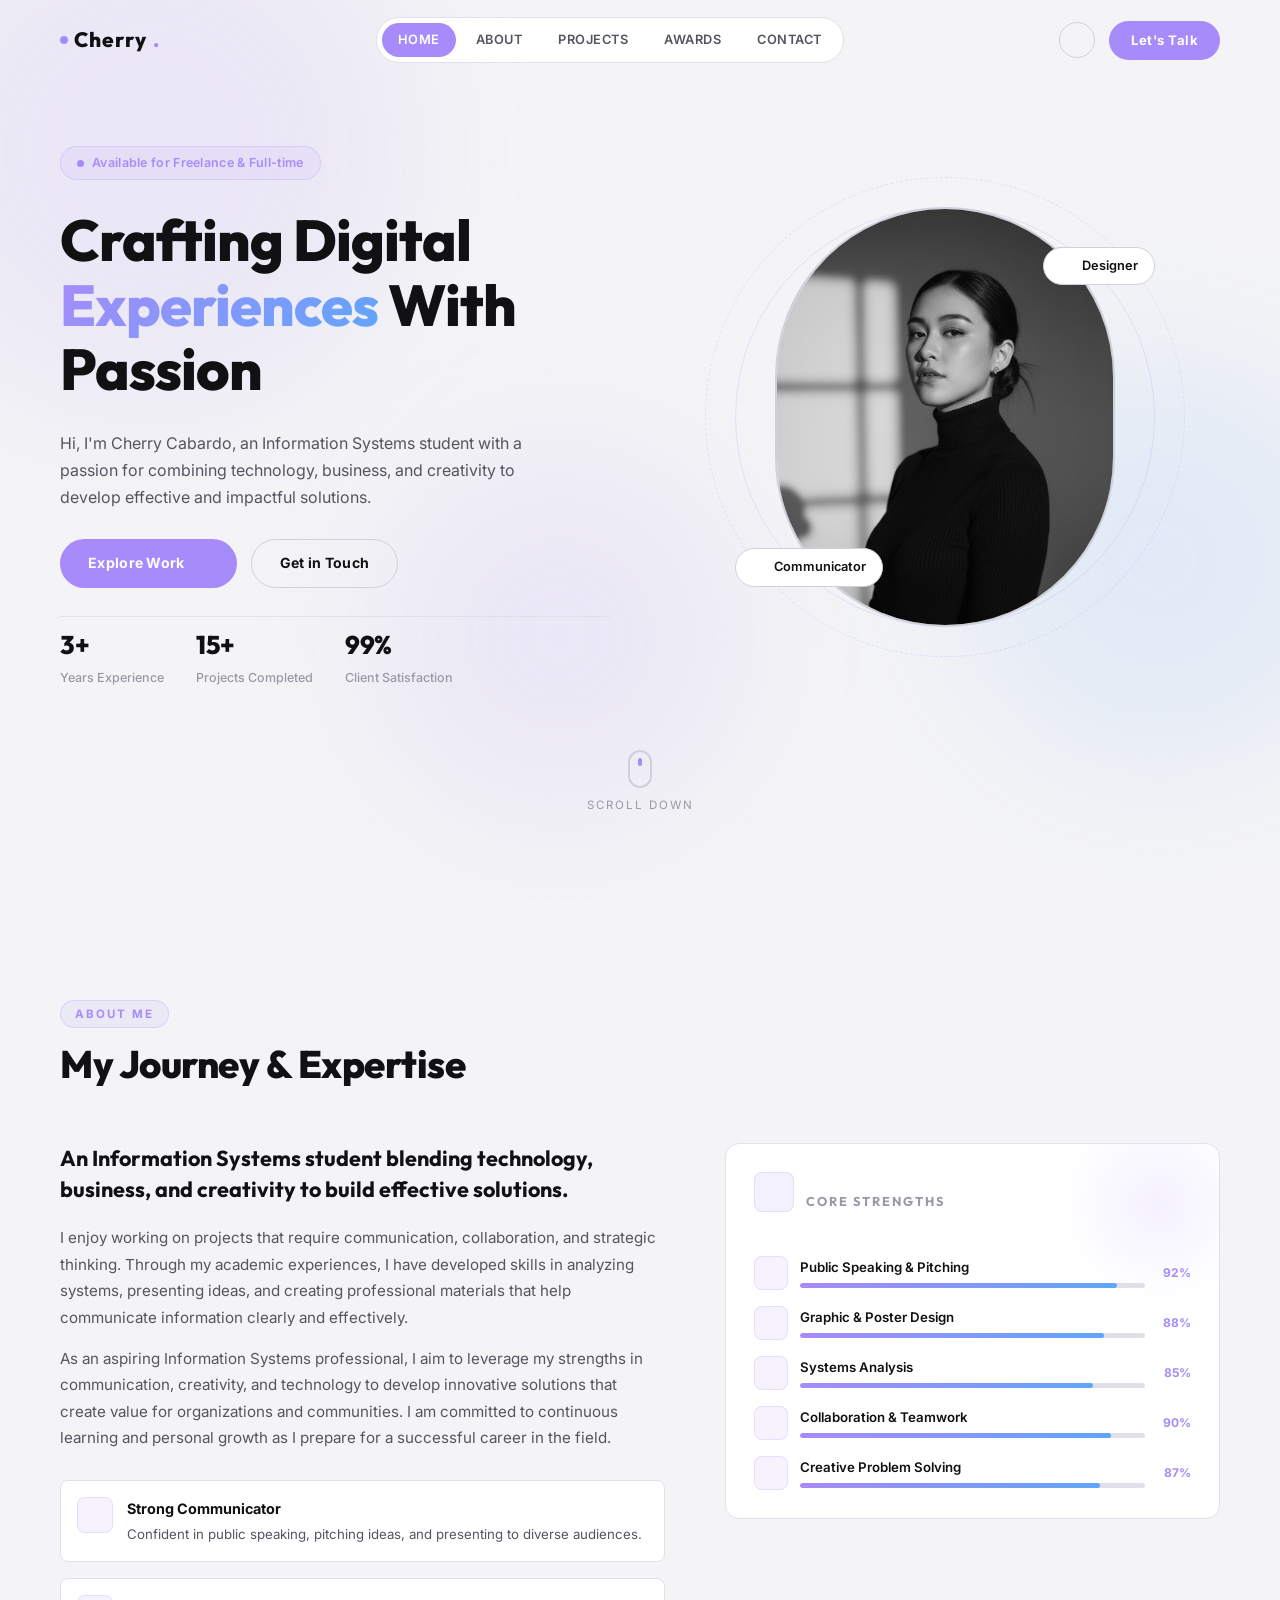
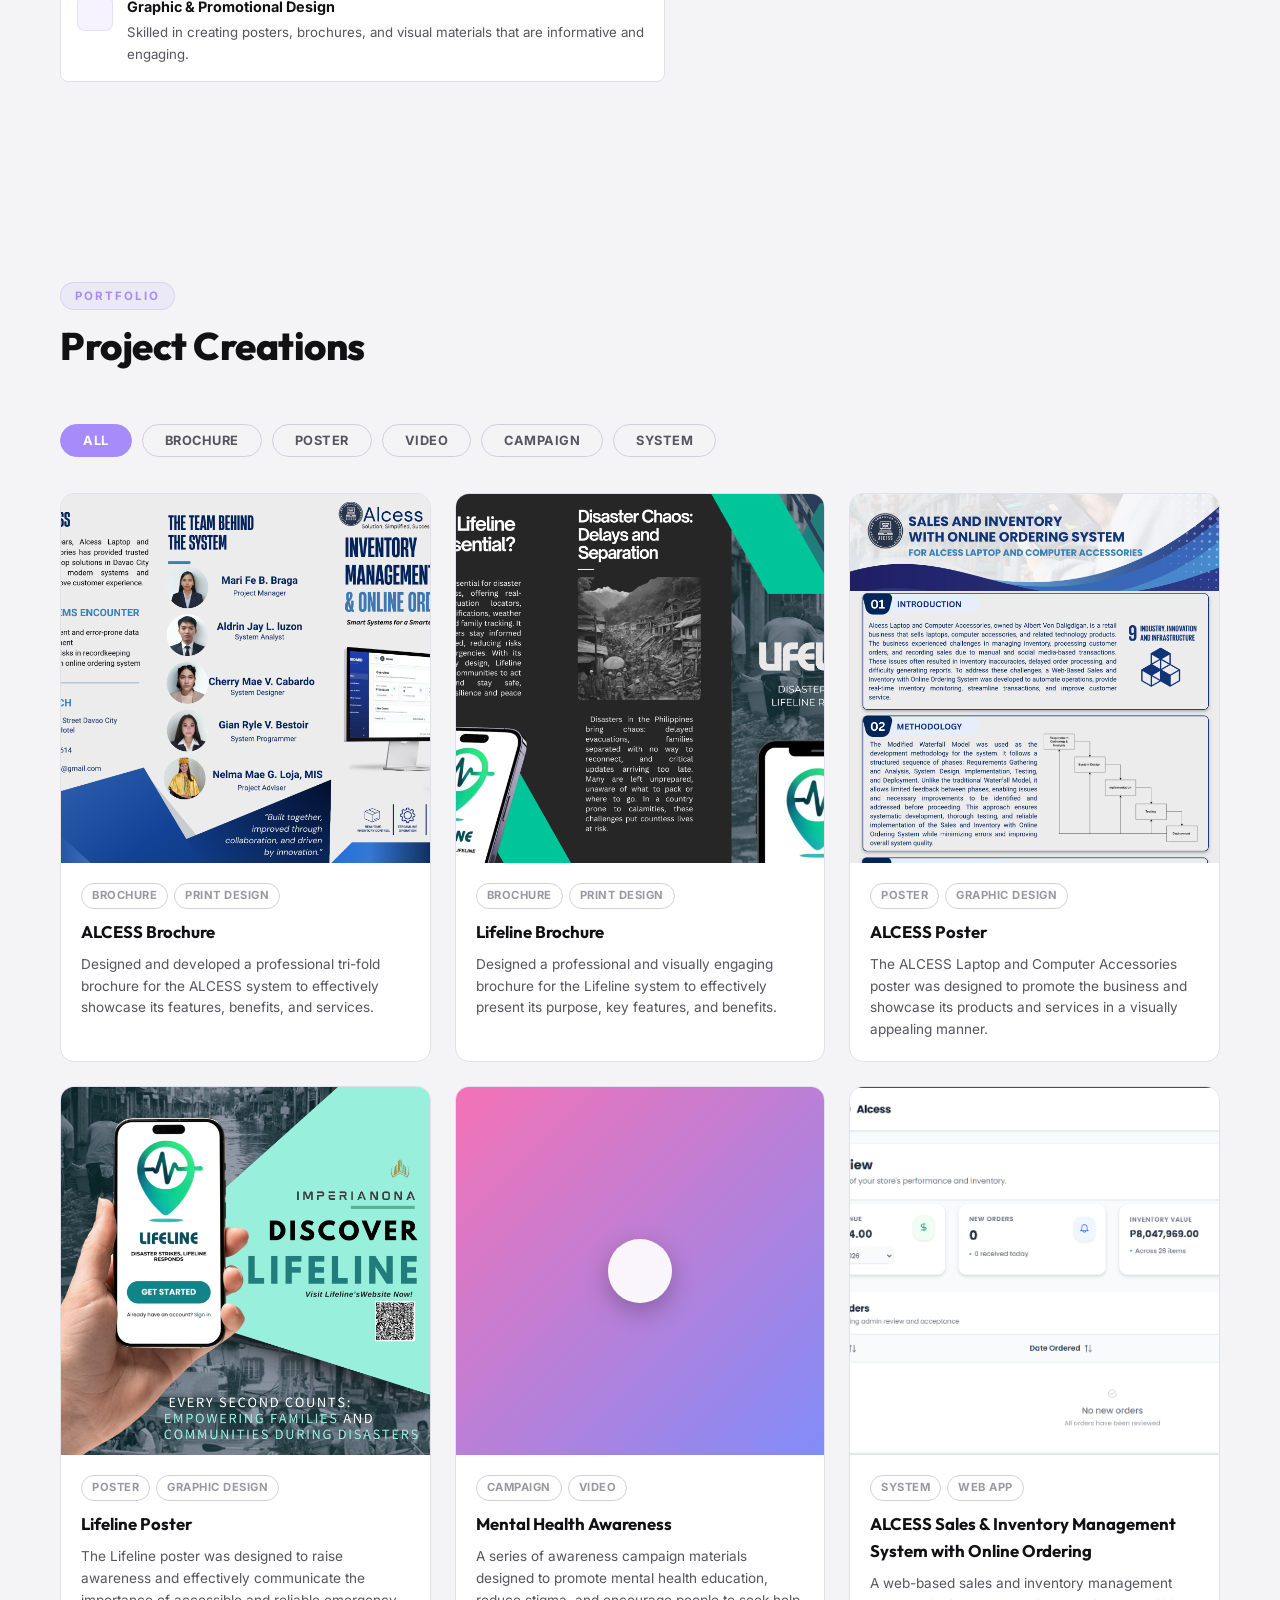
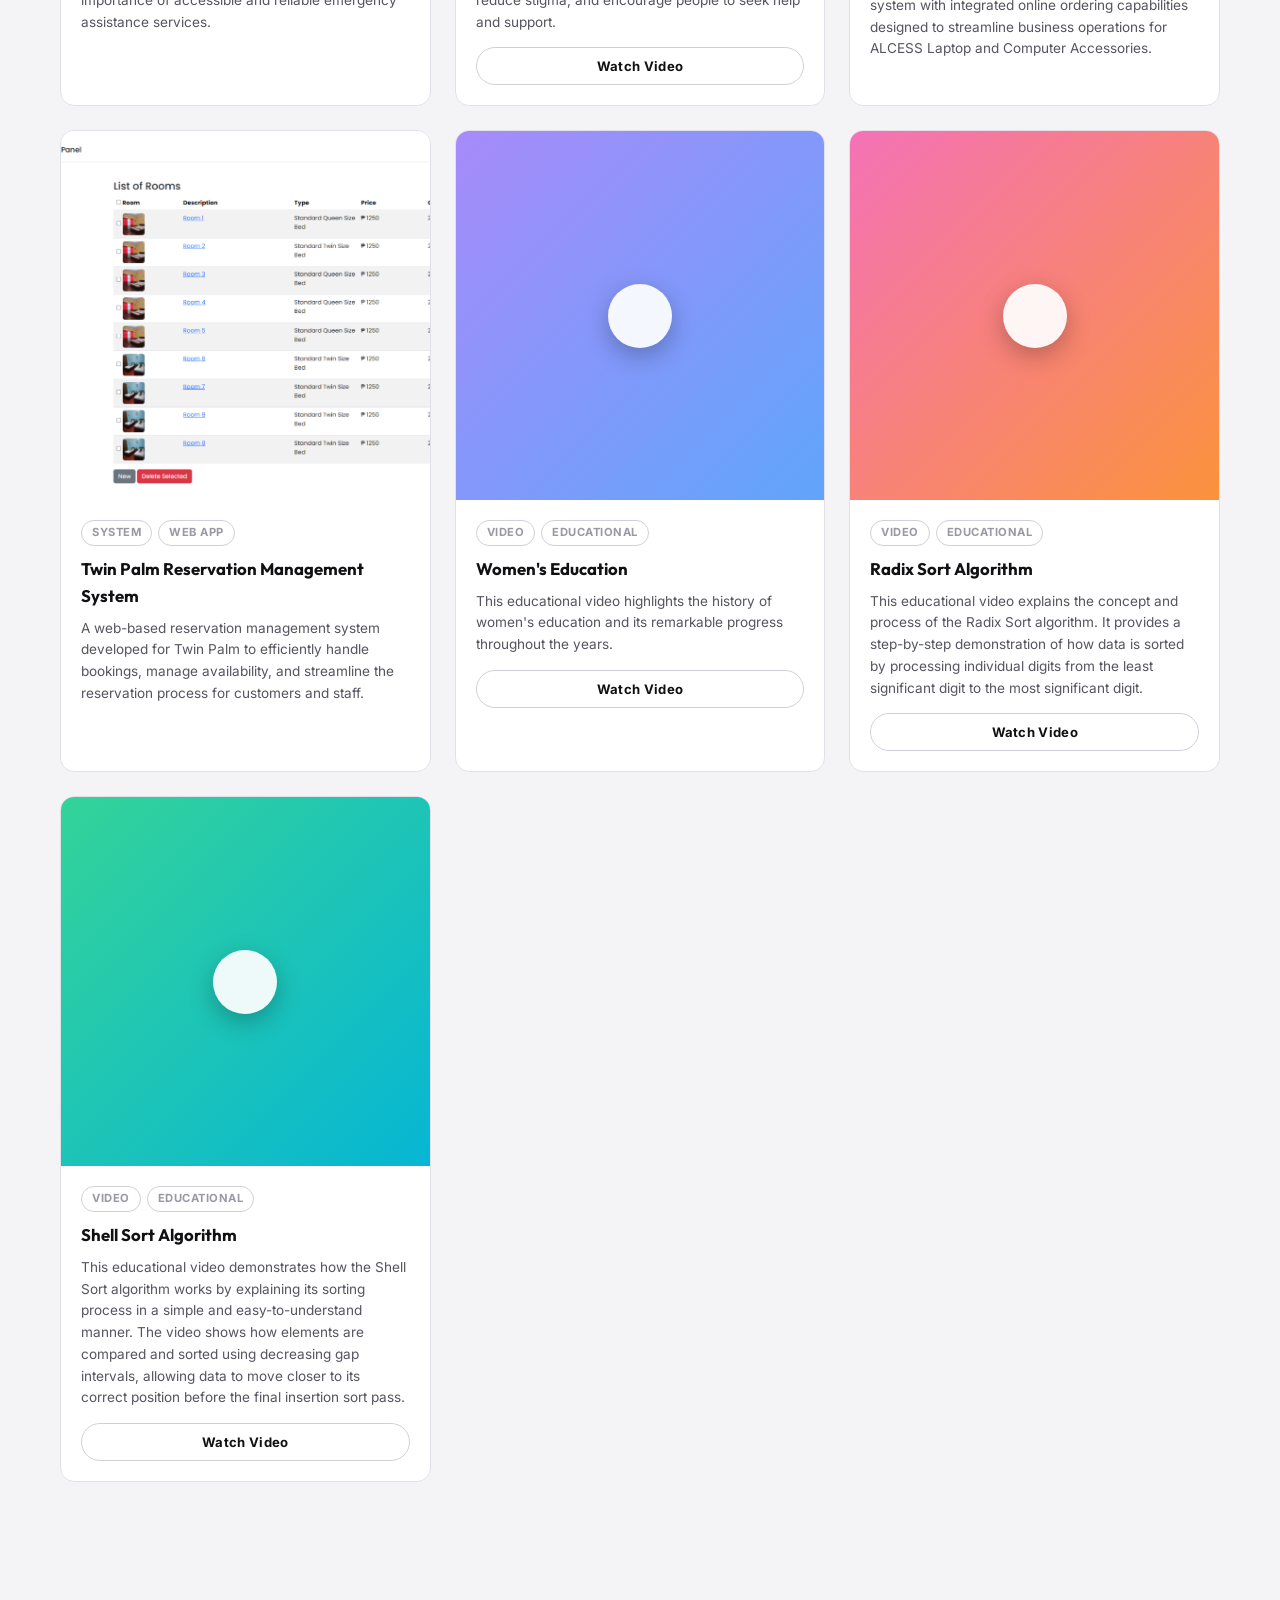
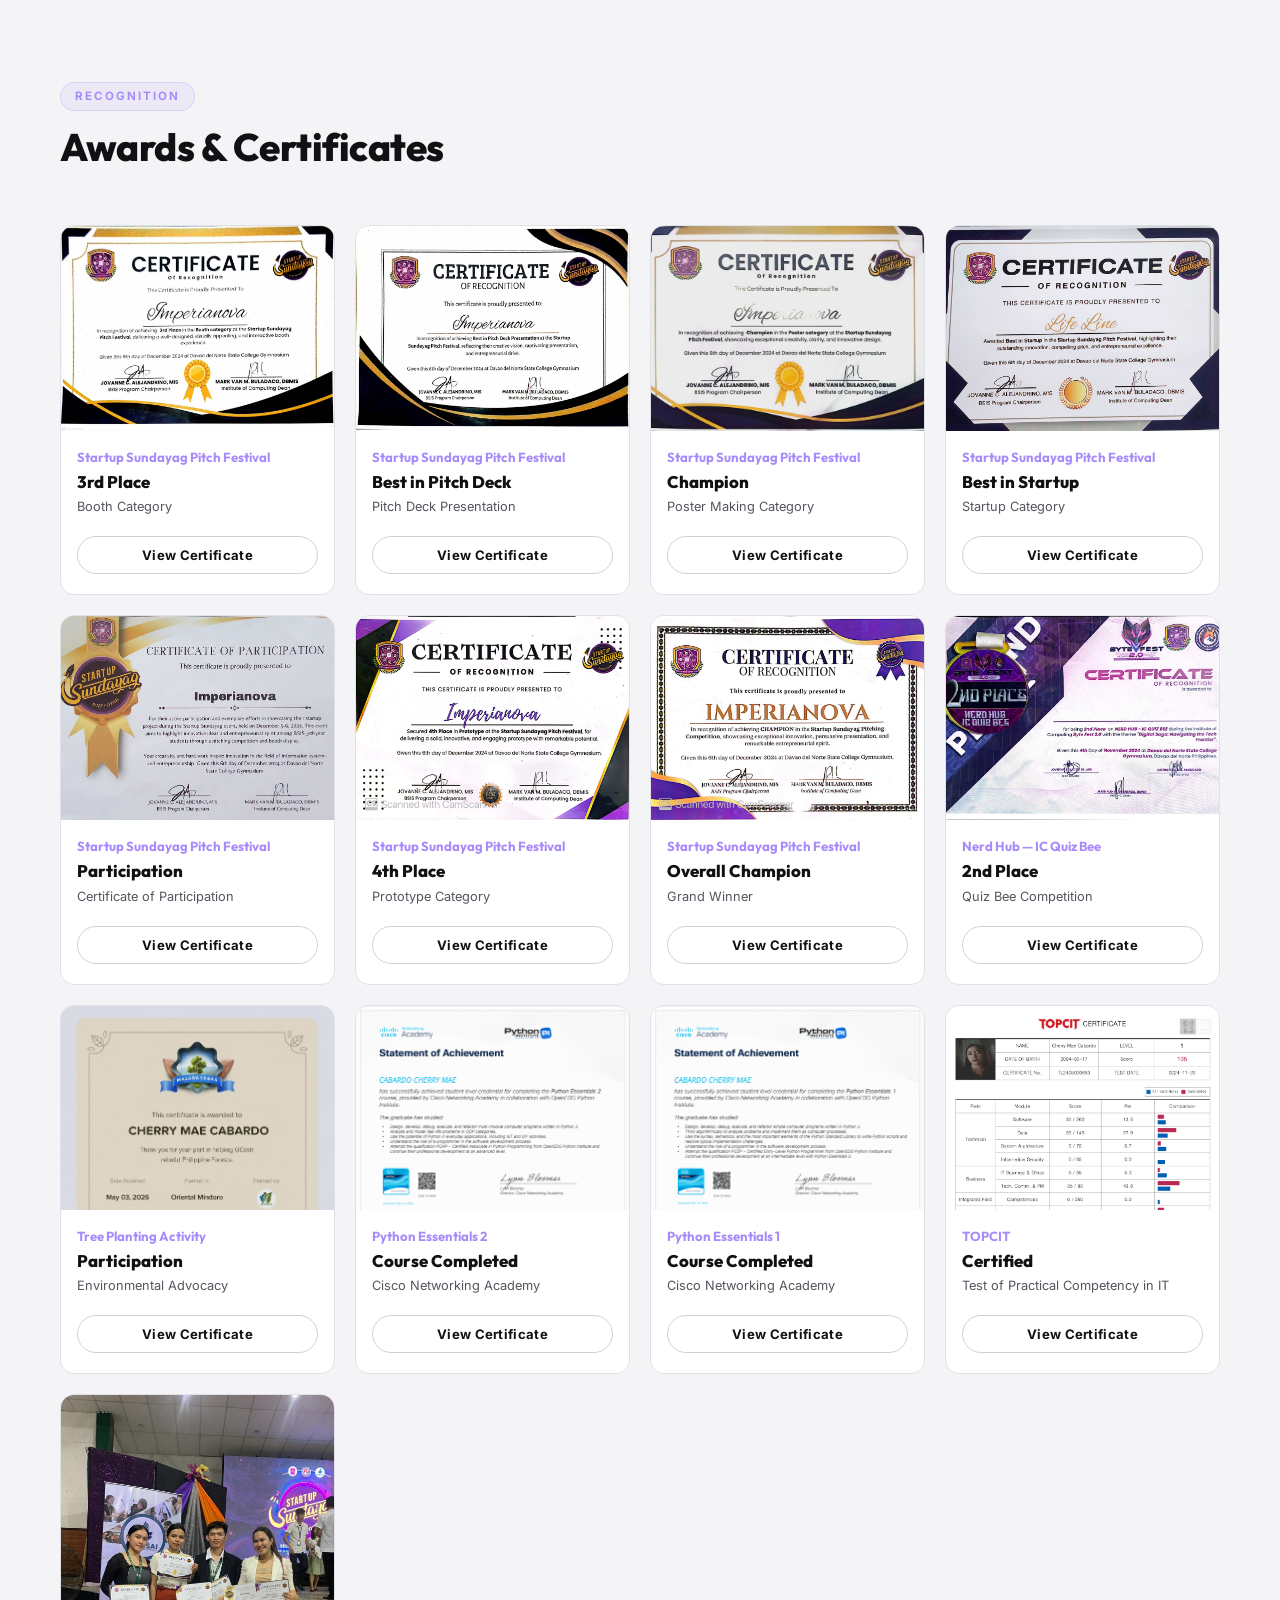
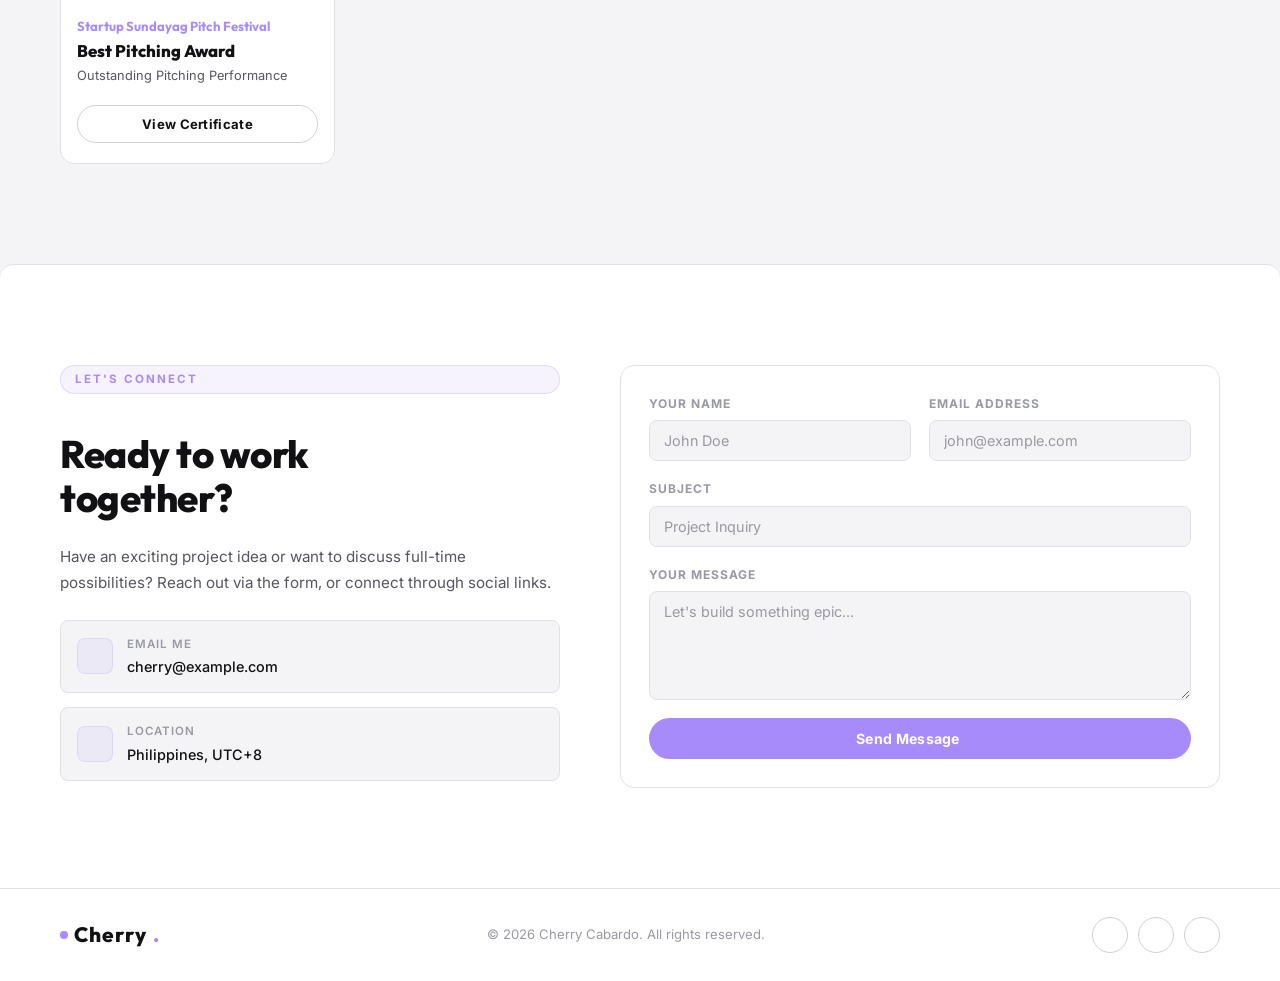
==== commit 6b00b3e6: "feat: mental health awareness card now uses video gradient thumbnail with lightbox" ====
--- a/index.html
+++ b/index.html
@@ -393,35 +393,18 @@
 
                     <!-- Mental Health Awareness -->
                     <div class="project-card" data-category="campaign">
-                        <div class="project-image-container">
-                            <img src="assets/tp1.png" alt="Mental Health Awareness" class="project-img proj-slideshow-img"
-                                data-slides='["assets/tp1.png","assets/tp2.png","assets/tp3.png","assets/tp4.png"]'
-                                data-slide-index="0">
-                            <div class="project-overlay">
-                                <div class="project-links">
-                                    <button class="project-link-icon proj-lightbox-btn"
-                                        data-src="assets/tp1.png"
-                                        data-title="Mental Health Awareness"
-                                        data-desc="Awareness campaign materials for mental health"
-                                        aria-label="View image">
-                                        <i data-lucide="maximize-2"></i>
-                                    </button>
-                                </div>
-                            </div>
-                            <div class="slide-dots">
-                                <span class="slide-dot active" data-idx="0"></span>
-                                <span class="slide-dot" data-idx="1"></span>
-                                <span class="slide-dot" data-idx="2"></span>
-                                <span class="slide-dot" data-idx="3"></span>
-                            </div>
+                        <div class="project-video-thumb" style="--vid-color-a: #f472b6; --vid-color-b: #818cf8;"
+                            data-video="assets/mental health.mov" data-title="Mental Health Awareness">
+                            <div class="vid-play-btn"><i data-lucide="play"></i></div>
                         </div>
                         <div class="project-info">
                             <div class="project-tags">
                                 <span class="project-tag-pill">Campaign</span>
-                                <span class="project-tag-pill">Graphic Design</span>
+                                <span class="project-tag-pill">Video</span>
                             </div>
                             <h3 class="project-card-title">Mental Health Awareness</h3>
                             <p class="project-card-desc">A series of awareness campaign materials designed to promote mental health education, reduce stigma, and encourage people to seek help and support.</p>
+                            <button class="cert-view-btn vid-watch-btn" data-video="assets/mental health.mov" data-title="Mental Health Awareness">Watch Video</button>
                         </div>
                     </div>
 
@@ -746,6 +729,7 @@
                 </button>
                 <video id="lightbox-video" class="lightbox-video" controls>
                     <source src="" type="video/mp4">
+                    <source src="" type="video/quicktime">
                 </video>
                 <div class="lightbox-caption">
                     <h4 id="video-lightbox-title"></h4>
@@ -909,7 +893,8 @@
         const videoLightboxBackdrop = document.getElementById('video-lightbox-backdrop');
 
         function openVideoLightbox(src, title) {
-            lightboxVideo.querySelector('source').src = src;
+            const sources = lightboxVideo.querySelectorAll('source');
+            sources.forEach(s => s.src = src);
             lightboxVideo.load();
             videoLightboxTitle.textContent = title;
             videoLightbox.classList.add('active');
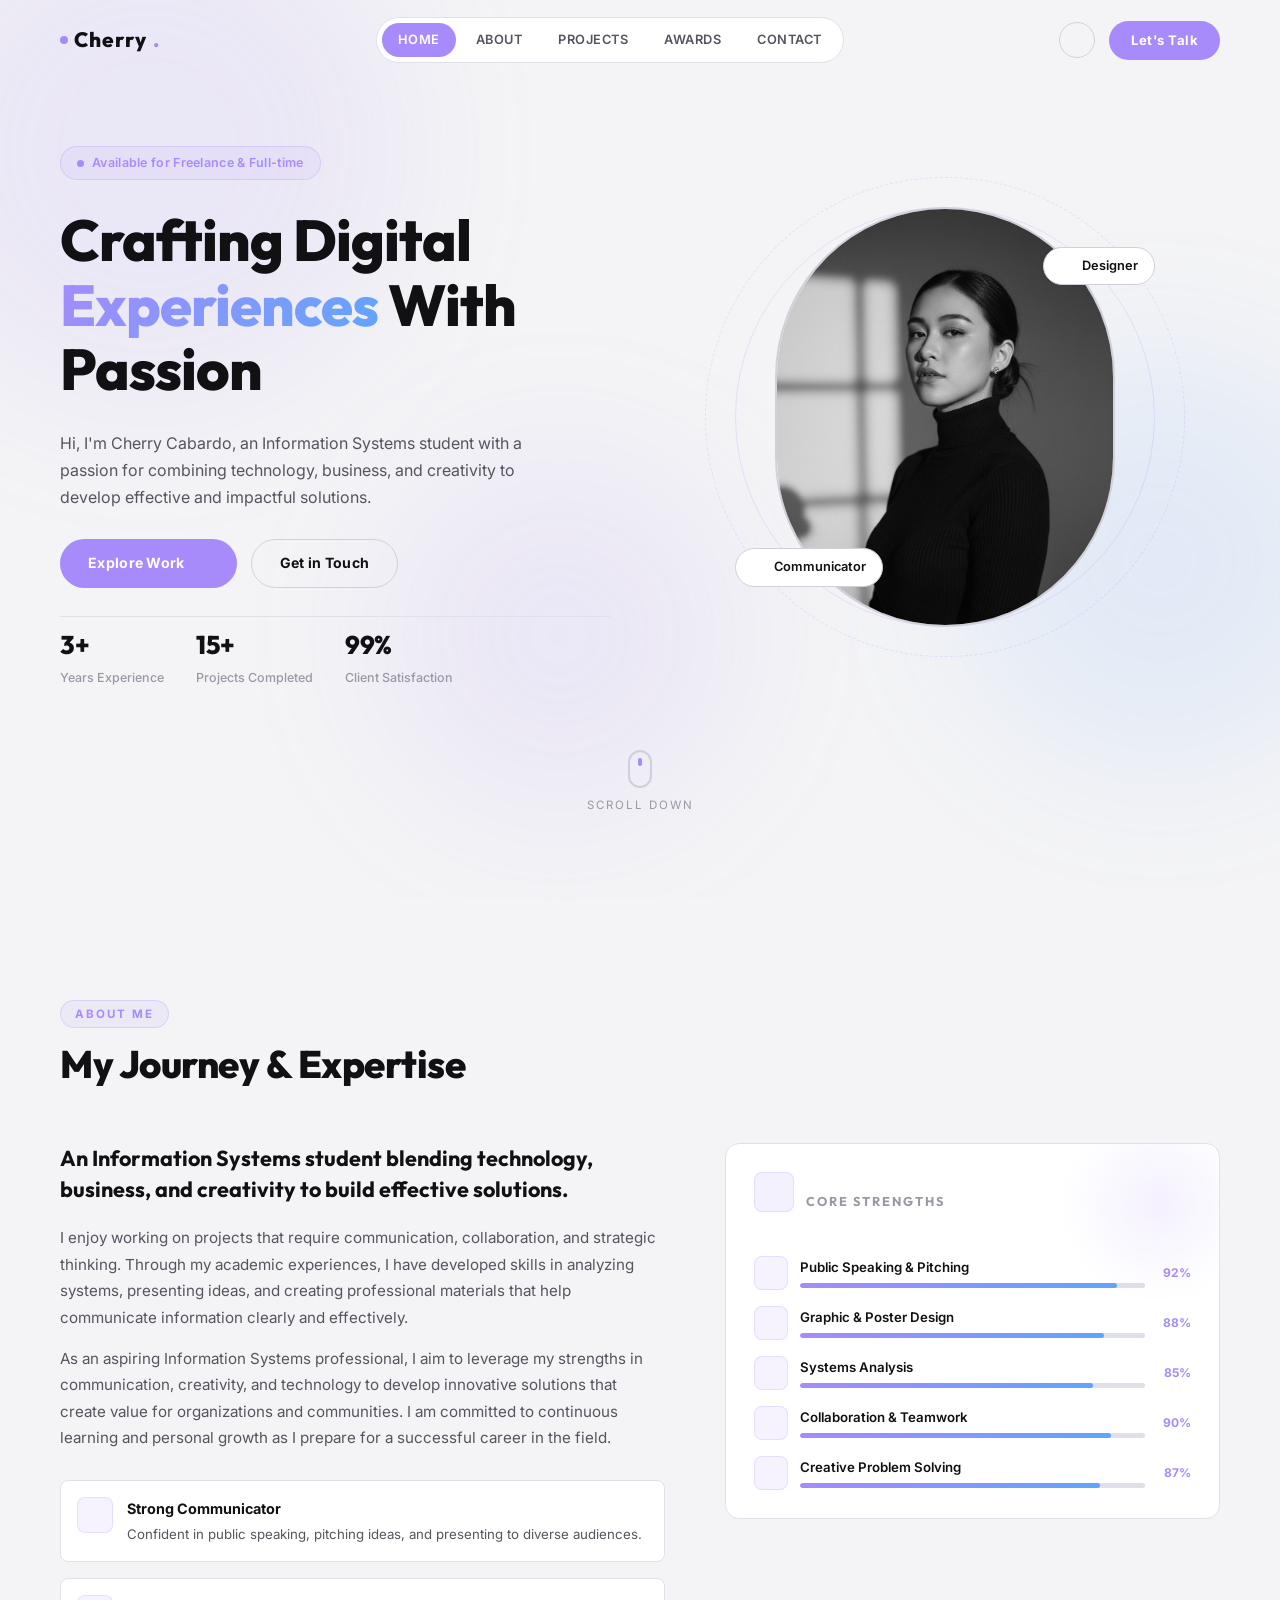
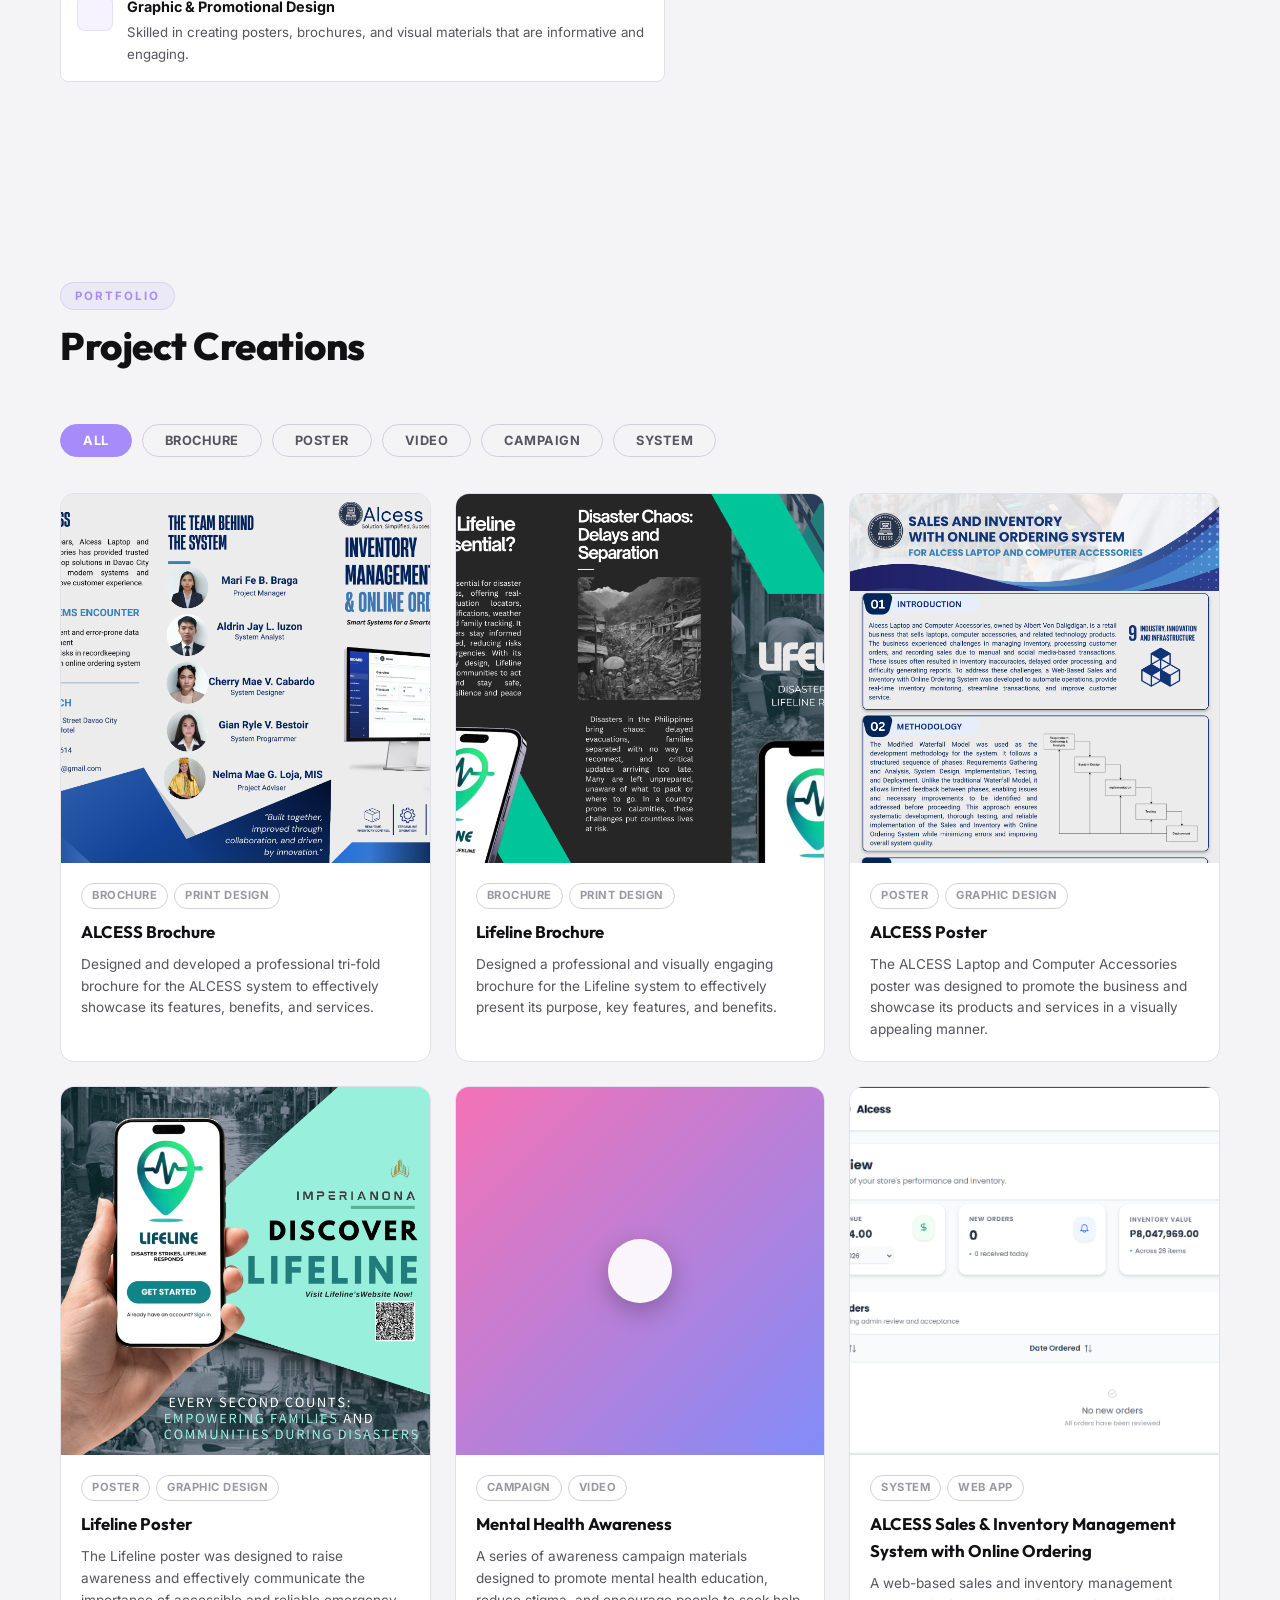
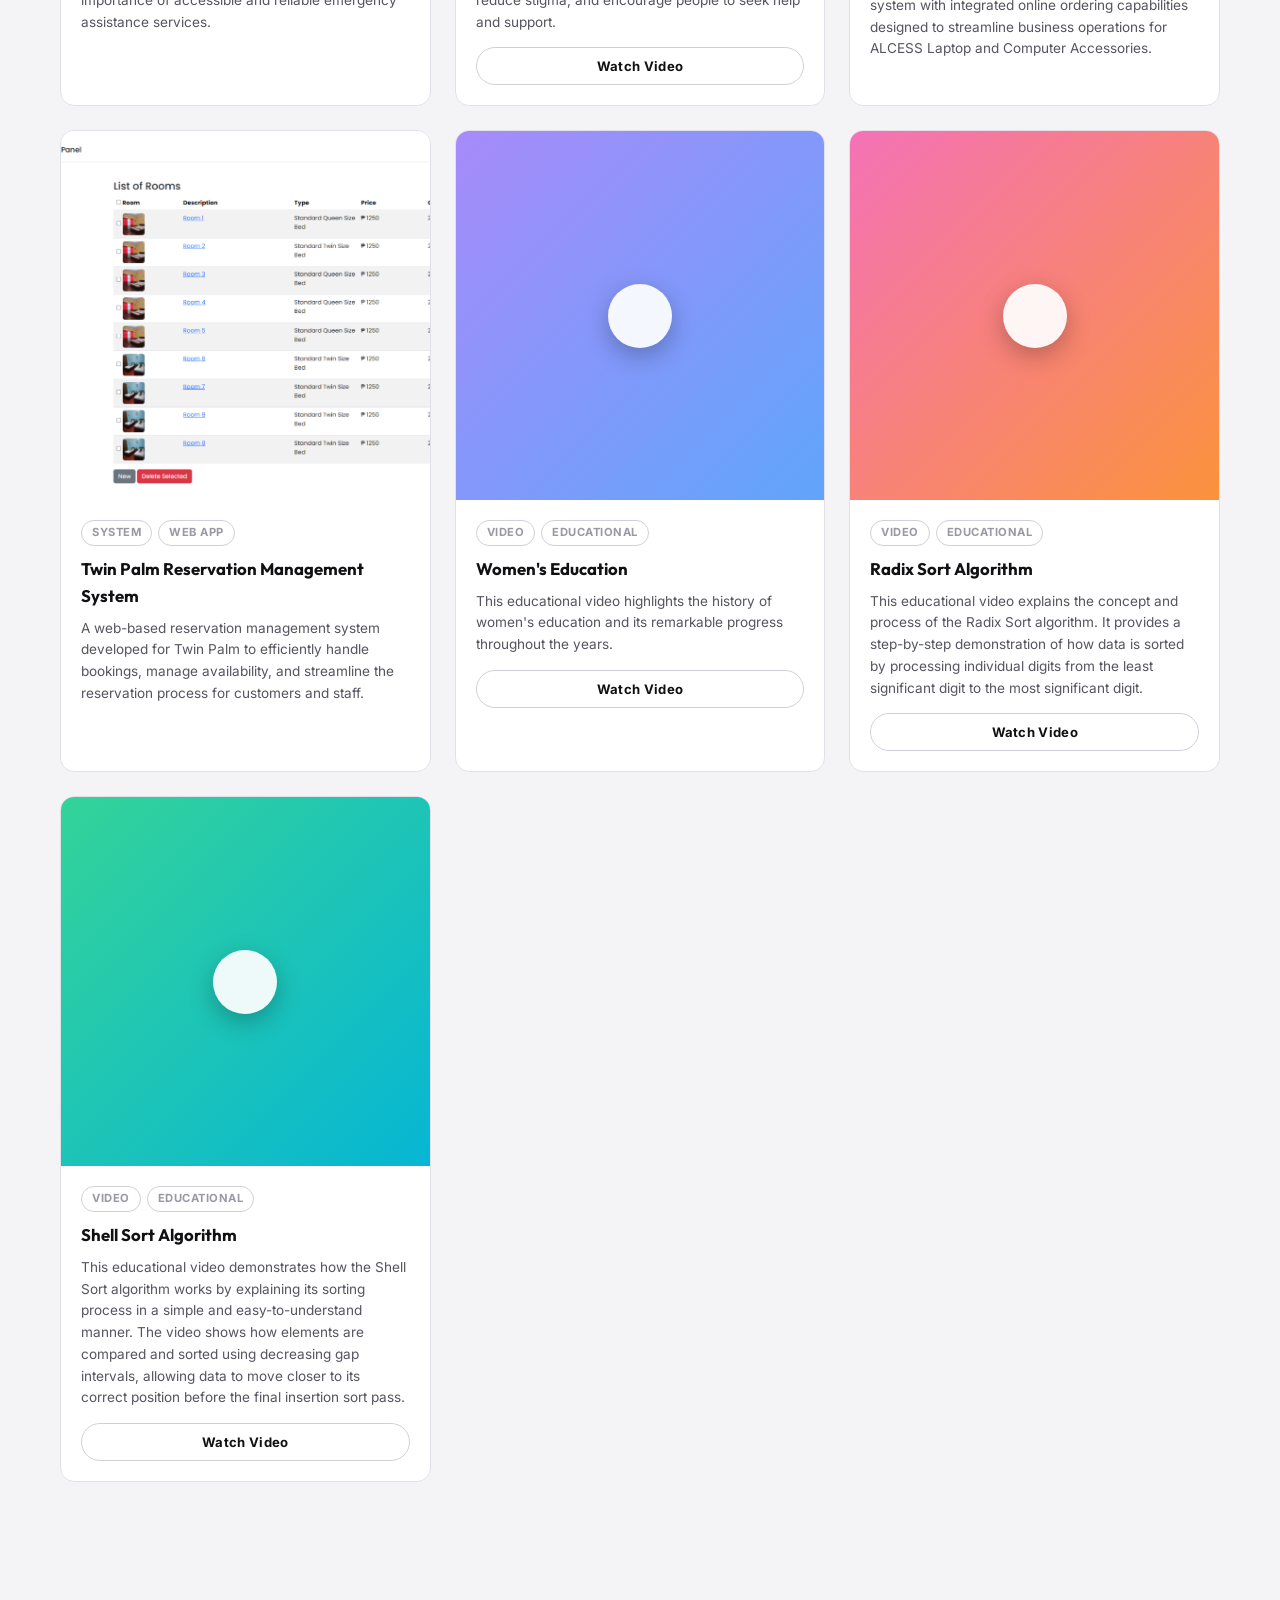
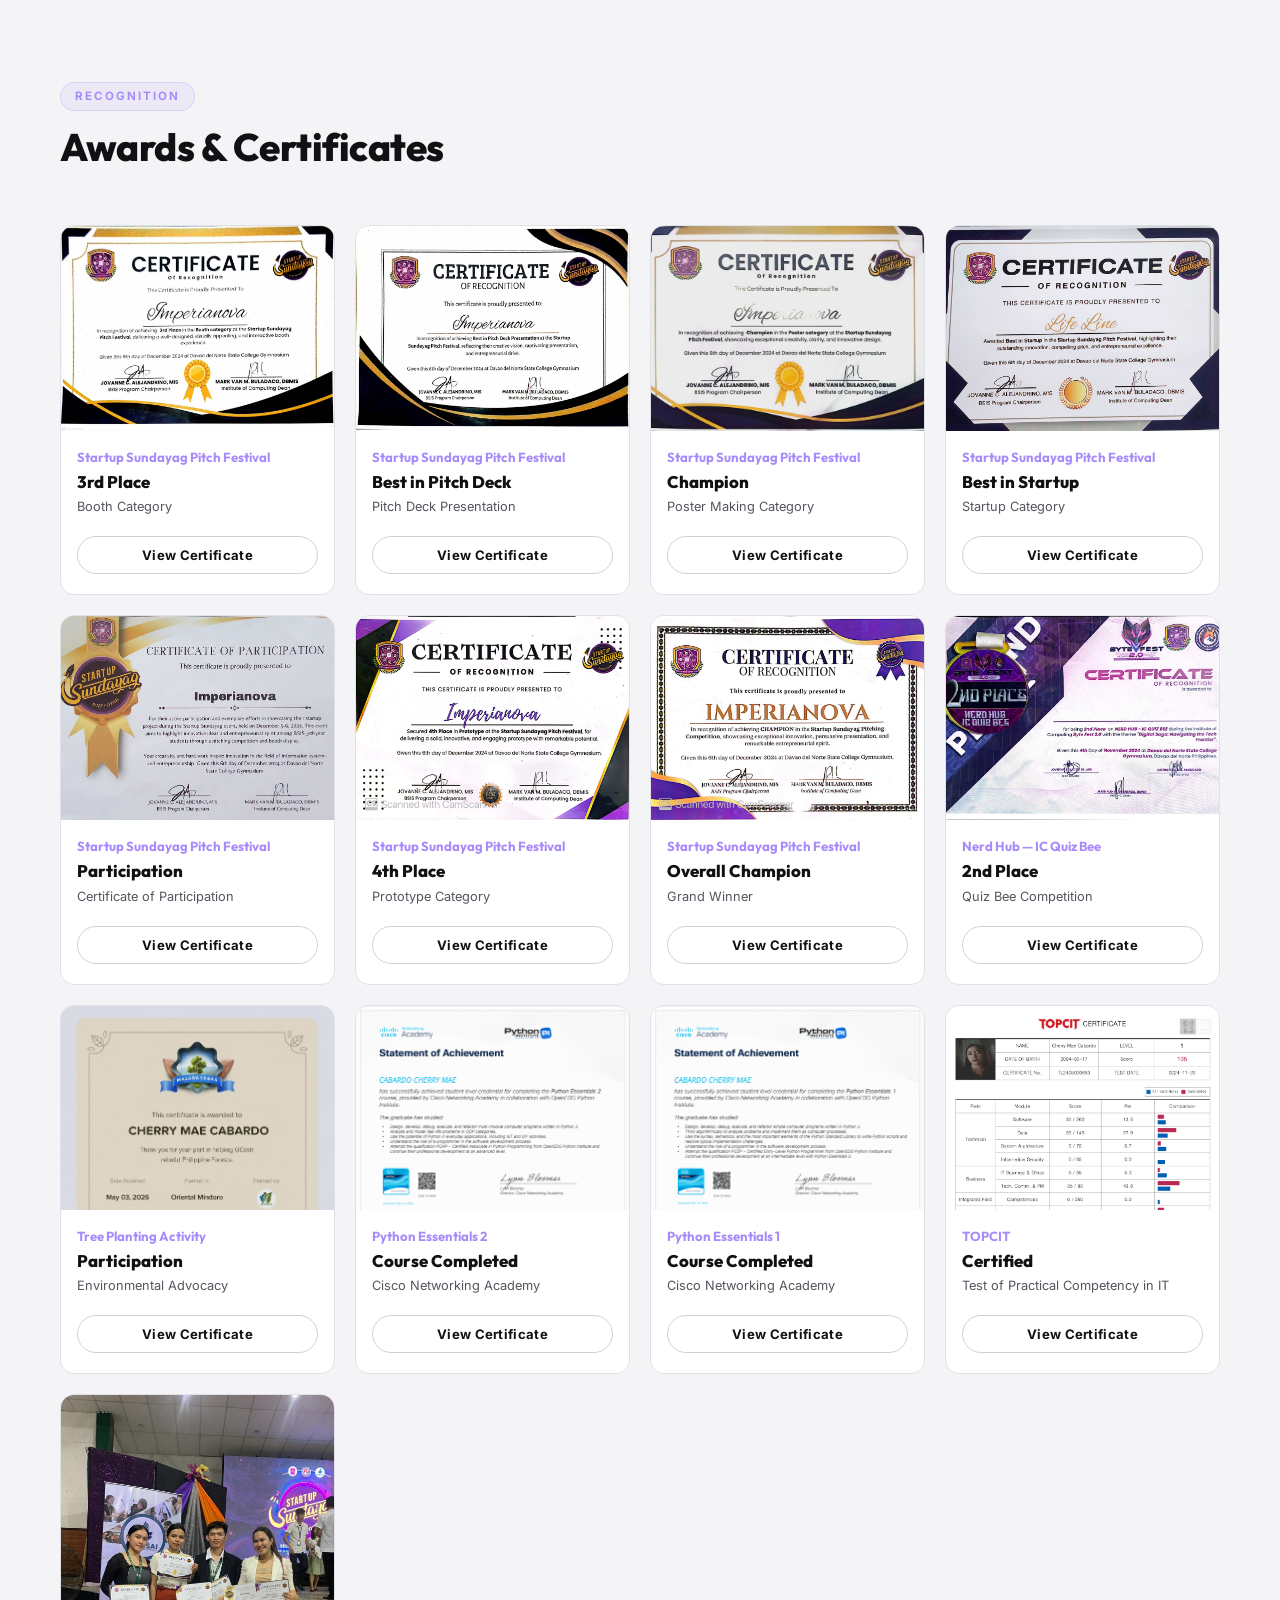
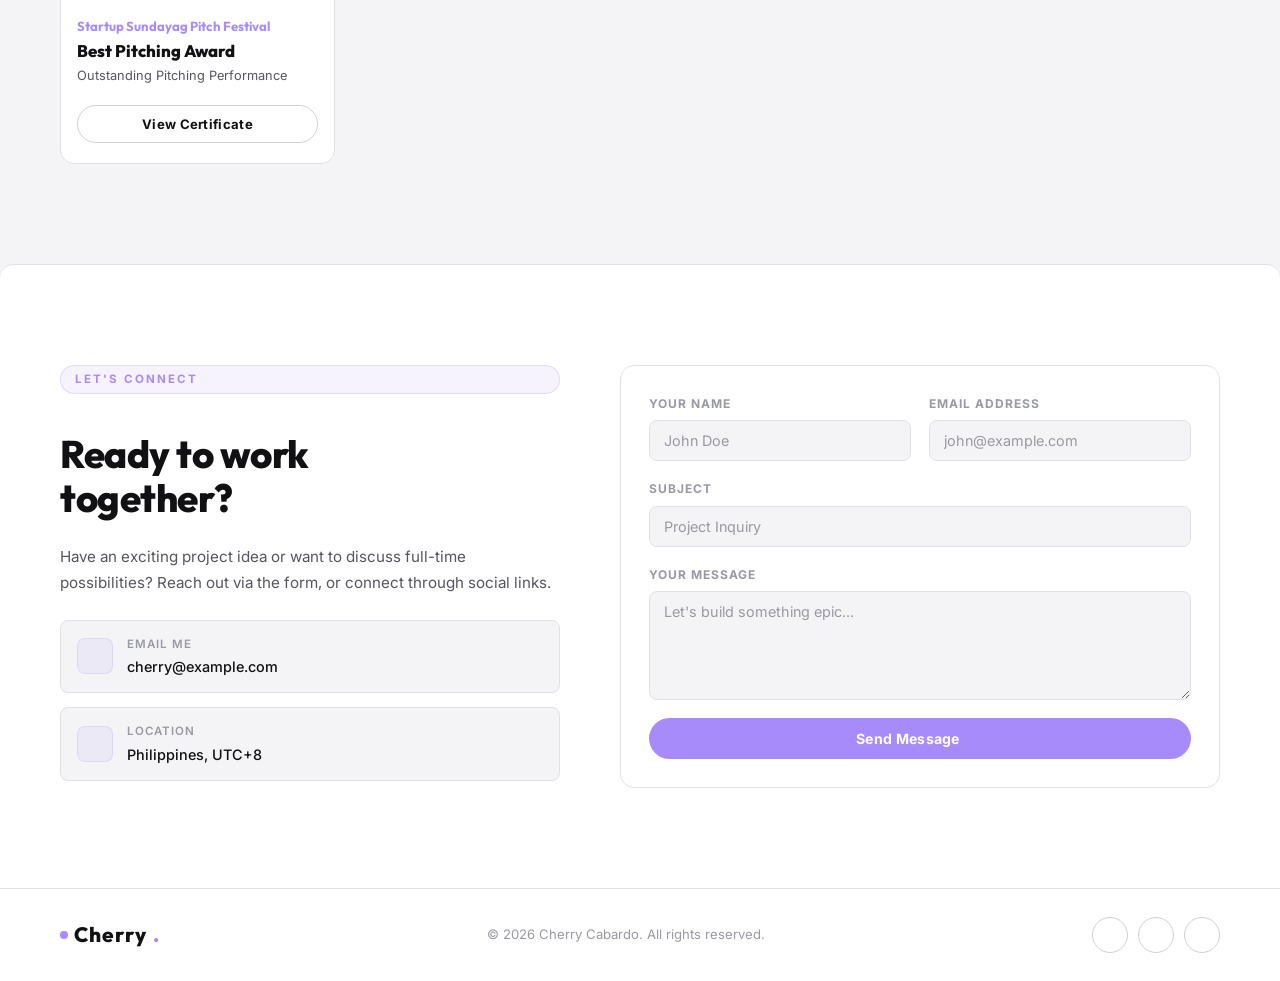
==== commit 74e998ce: "feat: embed mental health video via Google Drive iframe in video lightbox" ====
--- a/index.html
+++ b/index.html
@@ -394,7 +394,7 @@
                     <!-- Mental Health Awareness -->
                     <div class="project-card" data-category="campaign">
                         <div class="project-video-thumb" style="--vid-color-a: #f472b6; --vid-color-b: #818cf8;"
-                            data-video="assets/mental health.mov" data-title="Mental Health Awareness">
+                            data-gdrive="1uSq5N8-L6ABipcrYwKDjNa_yU2XY4nVg" data-title="Mental Health Awareness">
                             <div class="vid-play-btn"><i data-lucide="play"></i></div>
                         </div>
                         <div class="project-info">
@@ -404,7 +404,7 @@
                             </div>
                             <h3 class="project-card-title">Mental Health Awareness</h3>
                             <p class="project-card-desc">A series of awareness campaign materials designed to promote mental health education, reduce stigma, and encourage people to seek help and support.</p>
-                            <button class="cert-view-btn vid-watch-btn" data-video="assets/mental health.mov" data-title="Mental Health Awareness">Watch Video</button>
+                            <button class="cert-view-btn vid-watch-btn" data-gdrive="1uSq5N8-L6ABipcrYwKDjNa_yU2XY4nVg" data-title="Mental Health Awareness">Watch Video</button>
                         </div>
                     </div>
 
@@ -731,6 +731,7 @@
                     <source src="" type="video/mp4">
                     <source src="" type="video/quicktime">
                 </video>
+                <iframe id="lightbox-gdrive" class="lightbox-video lightbox-iframe" src="" frameborder="0" allow="autoplay" allowfullscreen style="display:none;"></iframe>
                 <div class="lightbox-caption">
                     <h4 id="video-lightbox-title"></h4>
                 </div>
@@ -888,14 +889,26 @@
         // ── Video Lightbox ───────────────────────────────────────────
         const videoLightbox = document.getElementById('video-lightbox');
         const lightboxVideo = document.getElementById('lightbox-video');
+        const lightboxGdrive = document.getElementById('lightbox-gdrive');
         const videoLightboxTitle = document.getElementById('video-lightbox-title');
         const videoLightboxClose = document.getElementById('video-lightbox-close');
         const videoLightboxBackdrop = document.getElementById('video-lightbox-backdrop');
 
-        function openVideoLightbox(src, title) {
-            const sources = lightboxVideo.querySelectorAll('source');
-            sources.forEach(s => s.src = src);
-            lightboxVideo.load();
+        function openVideoLightbox(src, title, gdriveId) {
+            if (gdriveId) {
+                // Google Drive embed
+                lightboxVideo.style.display = 'none';
+                lightboxGdrive.style.display = 'block';
+                lightboxGdrive.src = `https://drive.google.com/file/d/${gdriveId}/preview`;
+            } else {
+                // Local video
+                lightboxGdrive.style.display = 'none';
+                lightboxGdrive.src = '';
+                lightboxVideo.style.display = 'block';
+                const sources = lightboxVideo.querySelectorAll('source');
+                sources.forEach(s => s.src = src);
+                lightboxVideo.load();
+            }
             videoLightboxTitle.textContent = title;
             videoLightbox.classList.add('active');
             document.body.style.overflow = 'hidden';
@@ -905,18 +918,19 @@
         function closeVideoLightbox() {
             videoLightbox.classList.remove('active');
             lightboxVideo.pause();
-            lightboxVideo.querySelector('source').src = '';
+            lightboxVideo.querySelectorAll('source').forEach(s => s.src = '');
+            lightboxGdrive.src = '';
             document.body.style.overflow = '';
         }
 
         // Thumbnail click
         document.querySelectorAll('.project-video-thumb').forEach(el => {
-            el.addEventListener('click', () => openVideoLightbox(el.dataset.video, el.dataset.title));
+            el.addEventListener('click', () => openVideoLightbox(el.dataset.video, el.dataset.title, el.dataset.gdrive));
         });
 
         // Watch Video button
         document.querySelectorAll('.vid-watch-btn').forEach(btn => {
-            btn.addEventListener('click', () => openVideoLightbox(btn.dataset.video, btn.dataset.title));
+            btn.addEventListener('click', () => openVideoLightbox(btn.dataset.video, btn.dataset.title, btn.dataset.gdrive));
         });
 
         videoLightboxClose.addEventListener('click', closeVideoLightbox);
--- a/index.css
+++ b/index.css
@@ -799,6 +799,11 @@
     background: #000;
     max-height: 72vh;
 }
+.lightbox-iframe {
+    width: 100%;
+    height: 72vh;
+    background: #000;
+}
 .project-img {
     width: 100%; height: 100%;
     object-fit: cover;
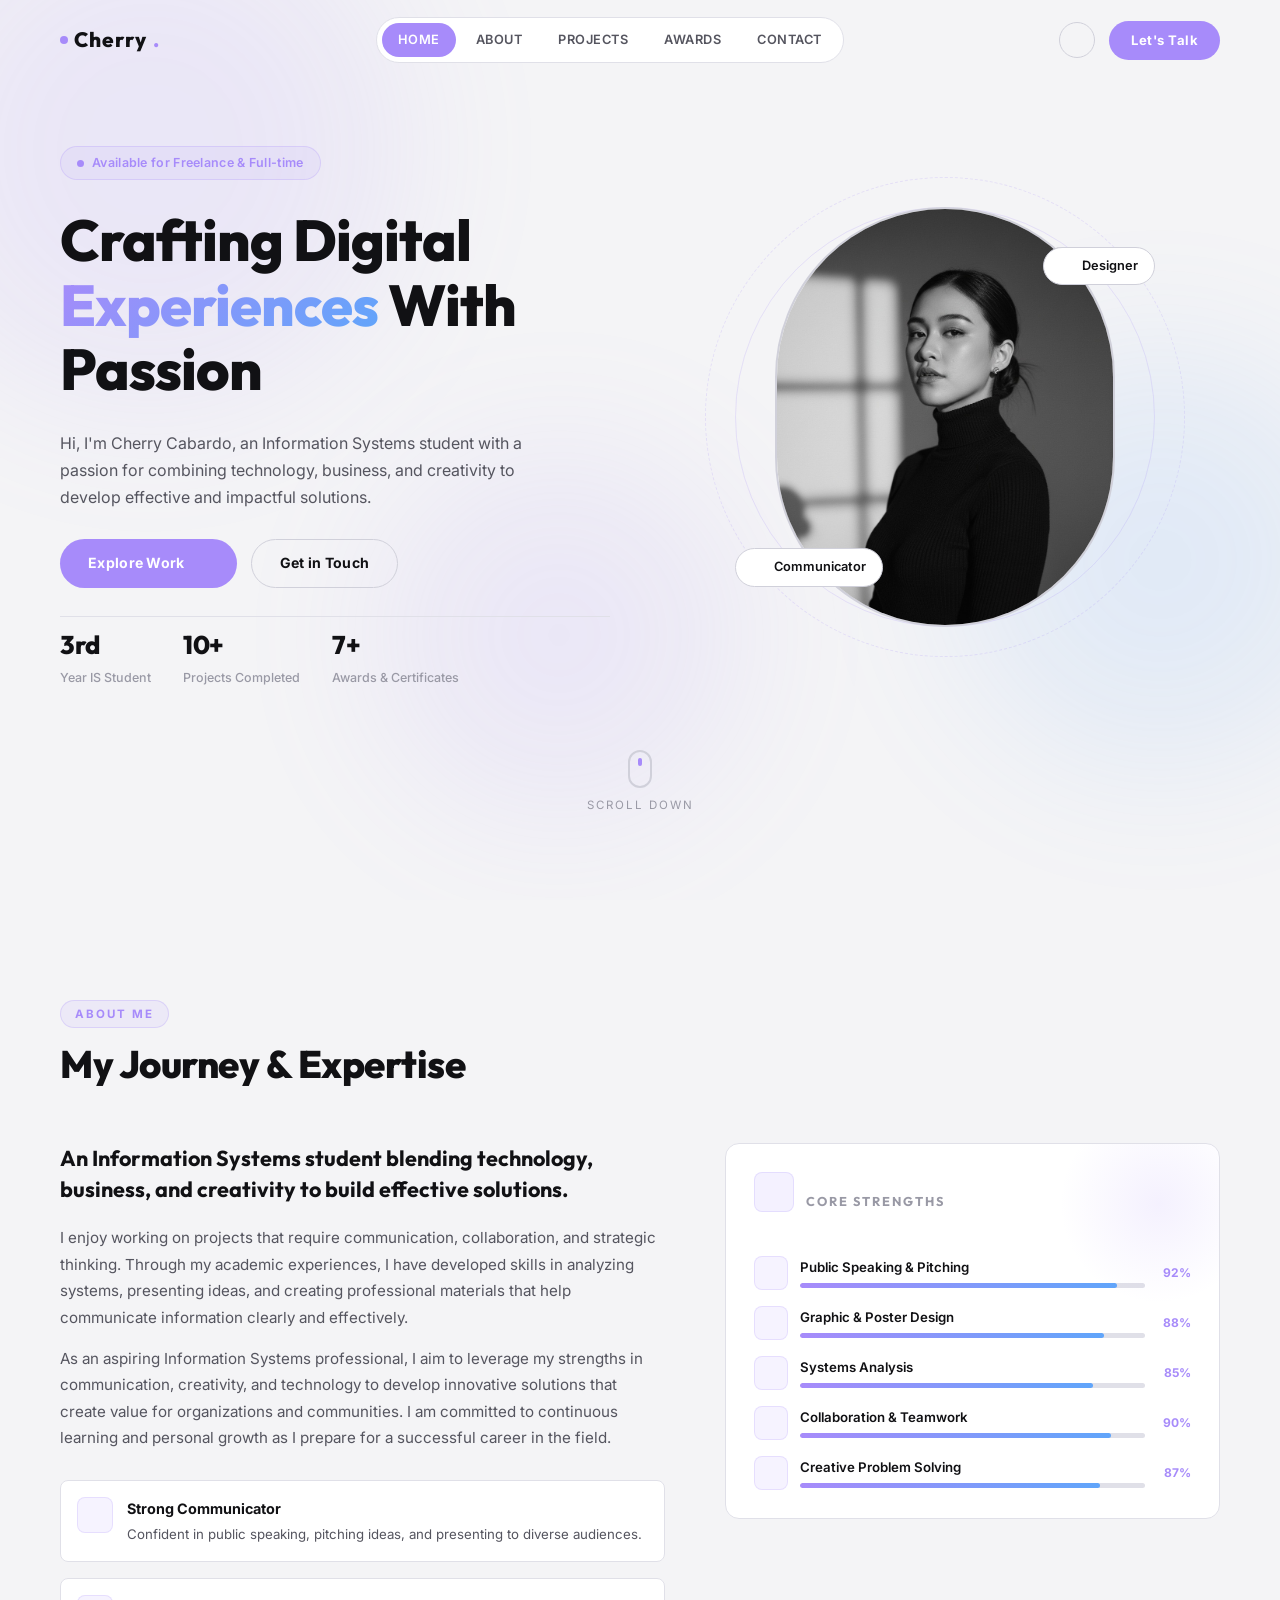
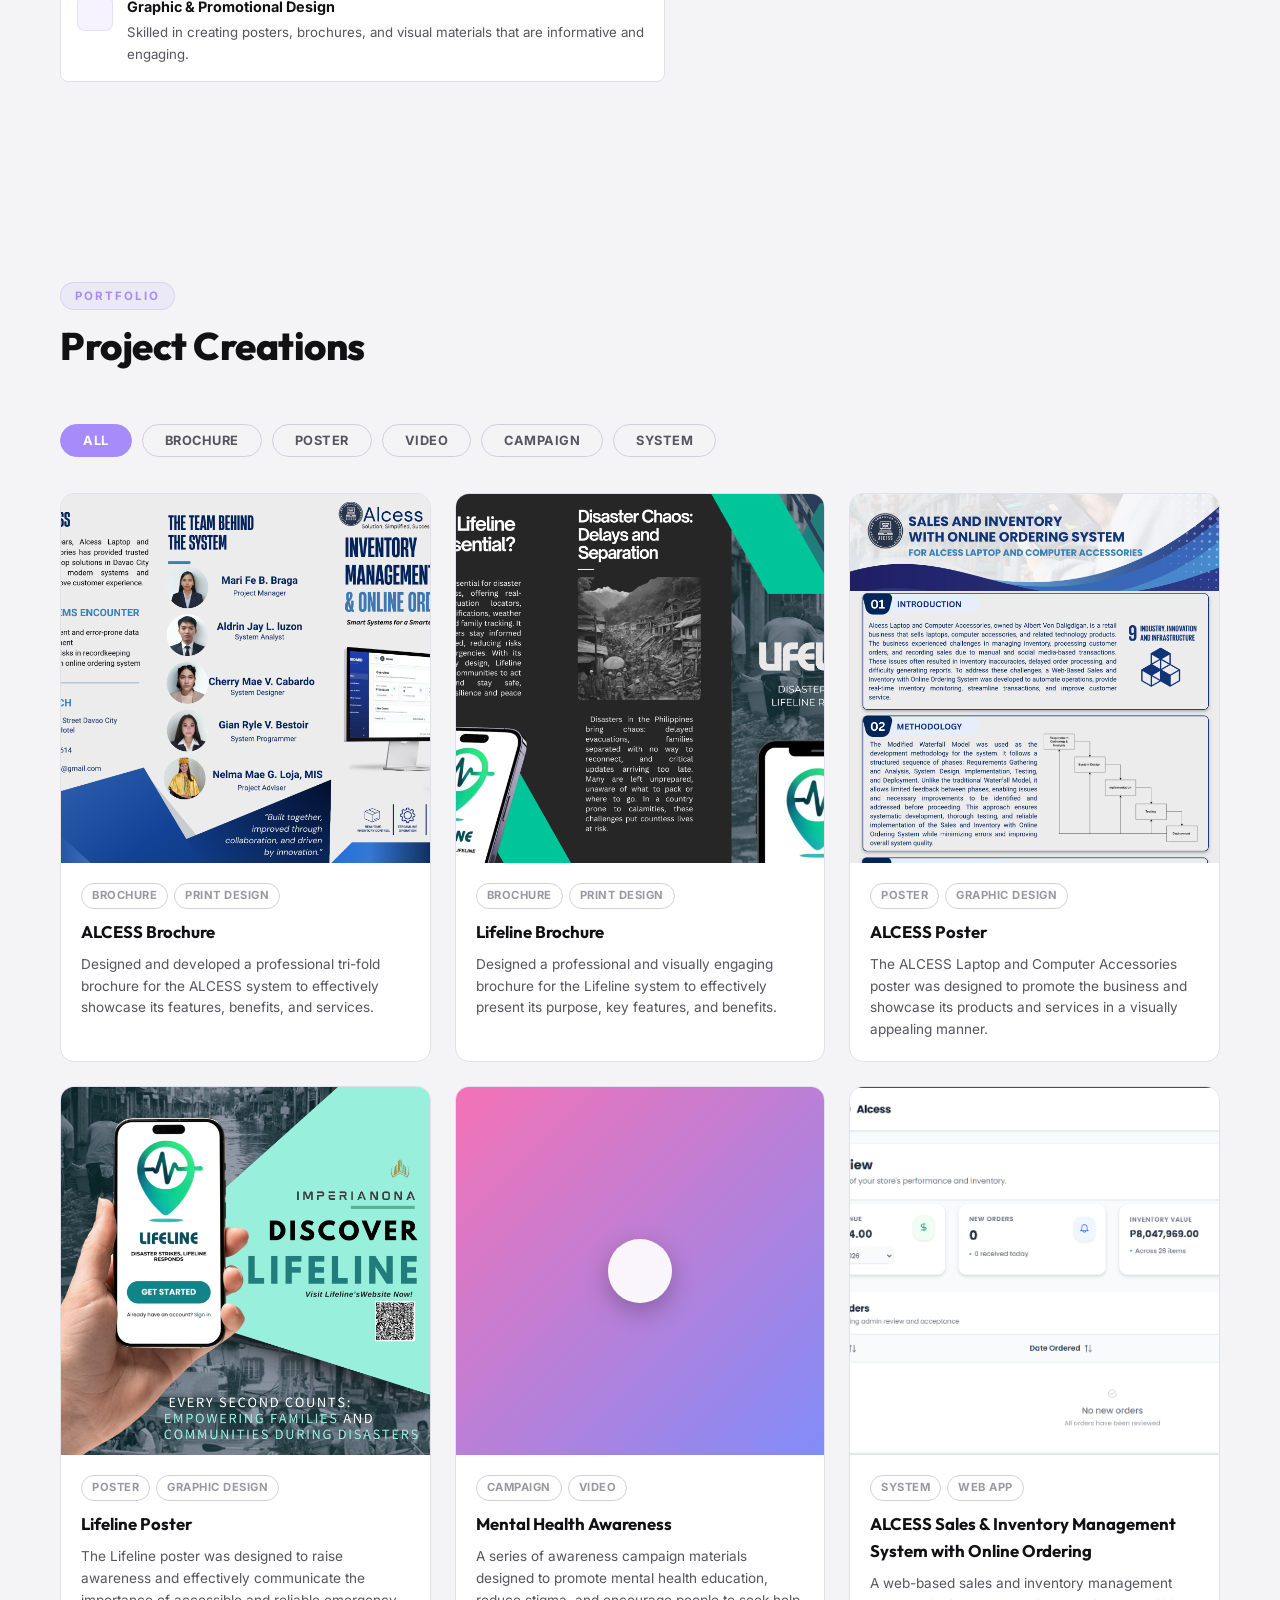
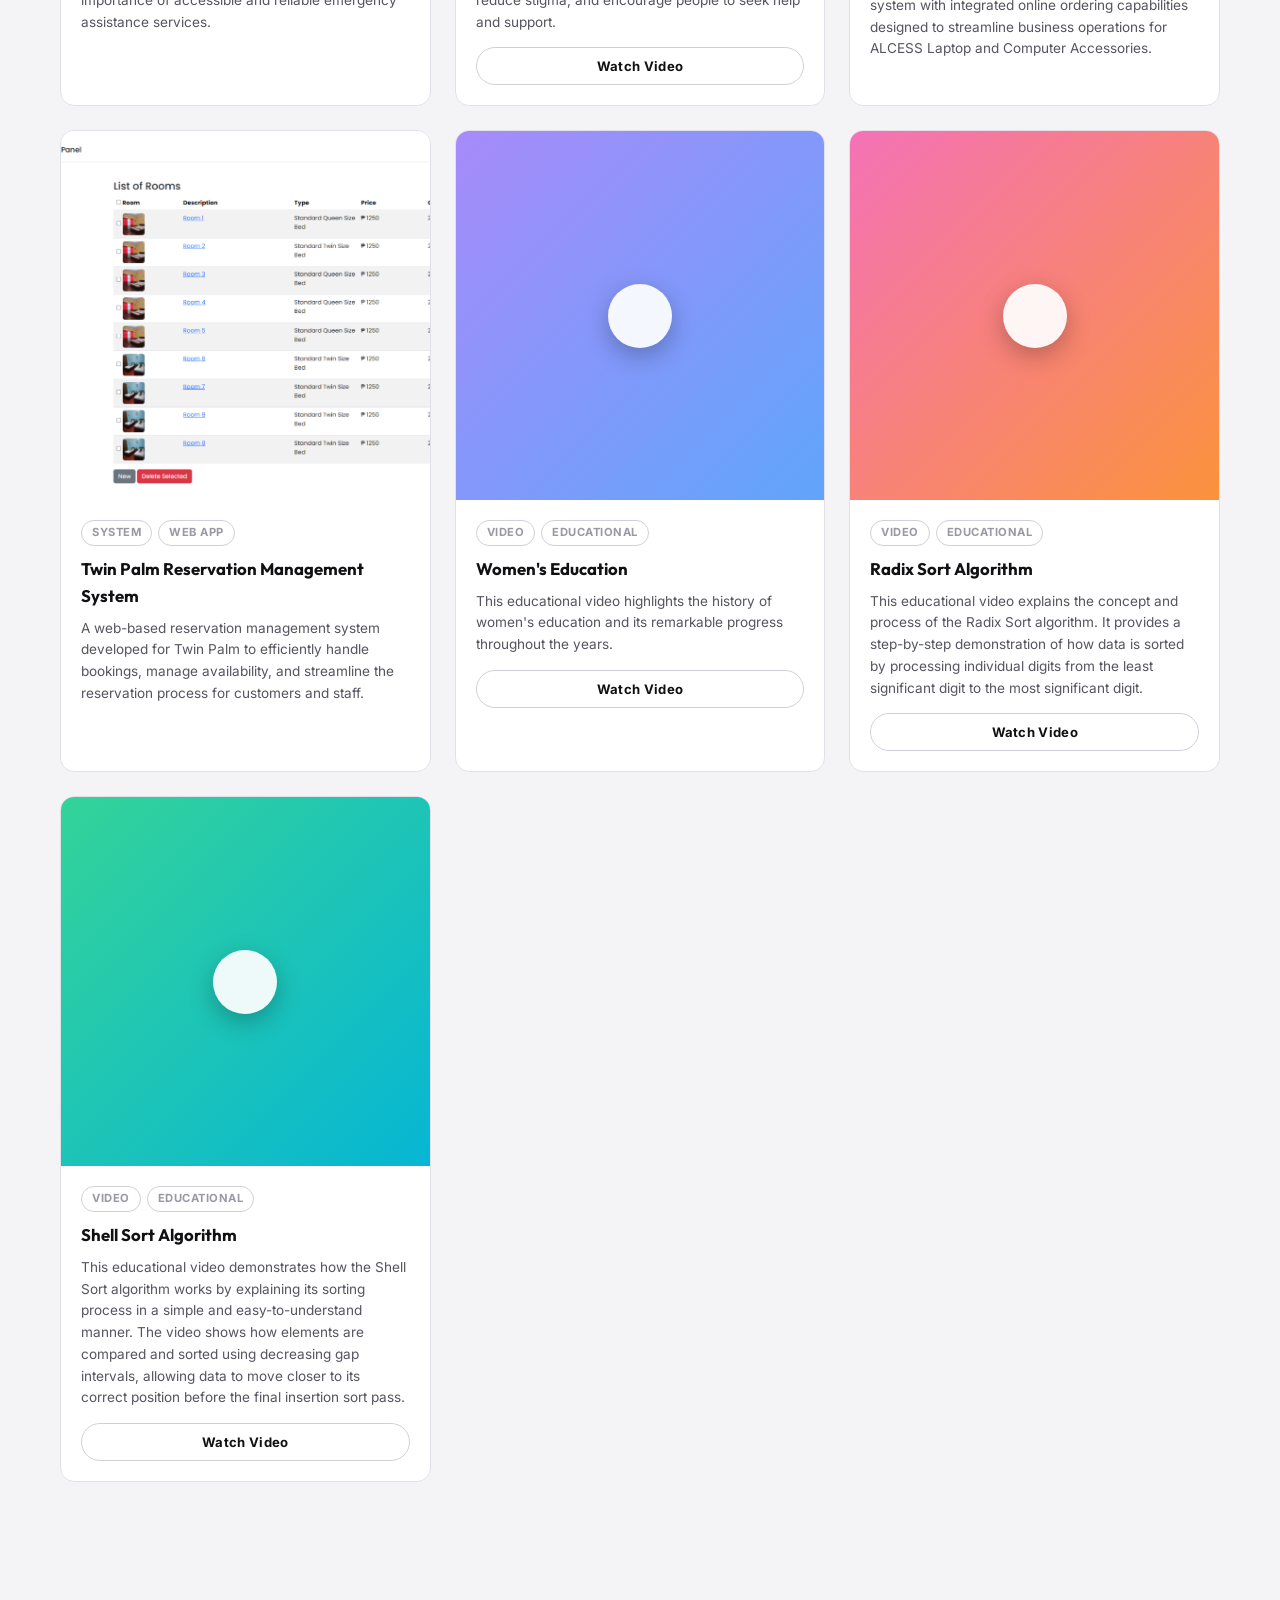
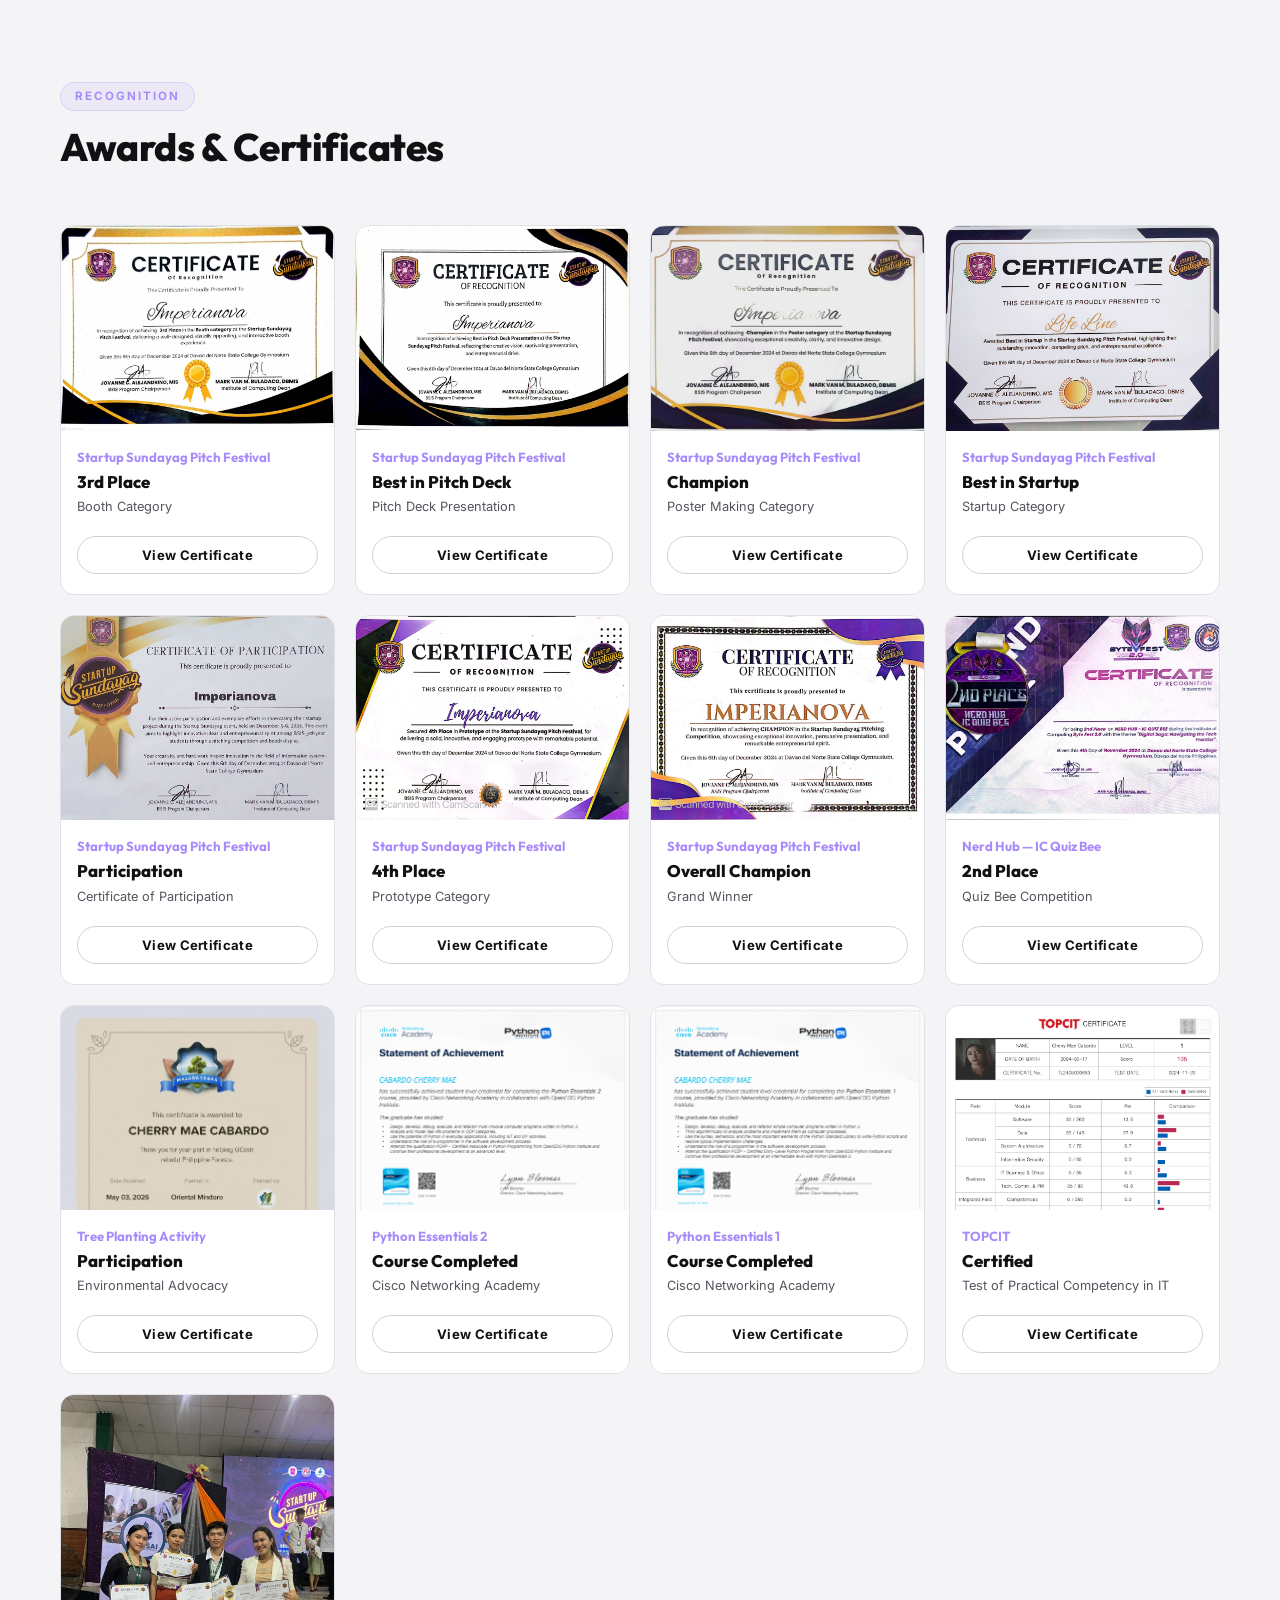
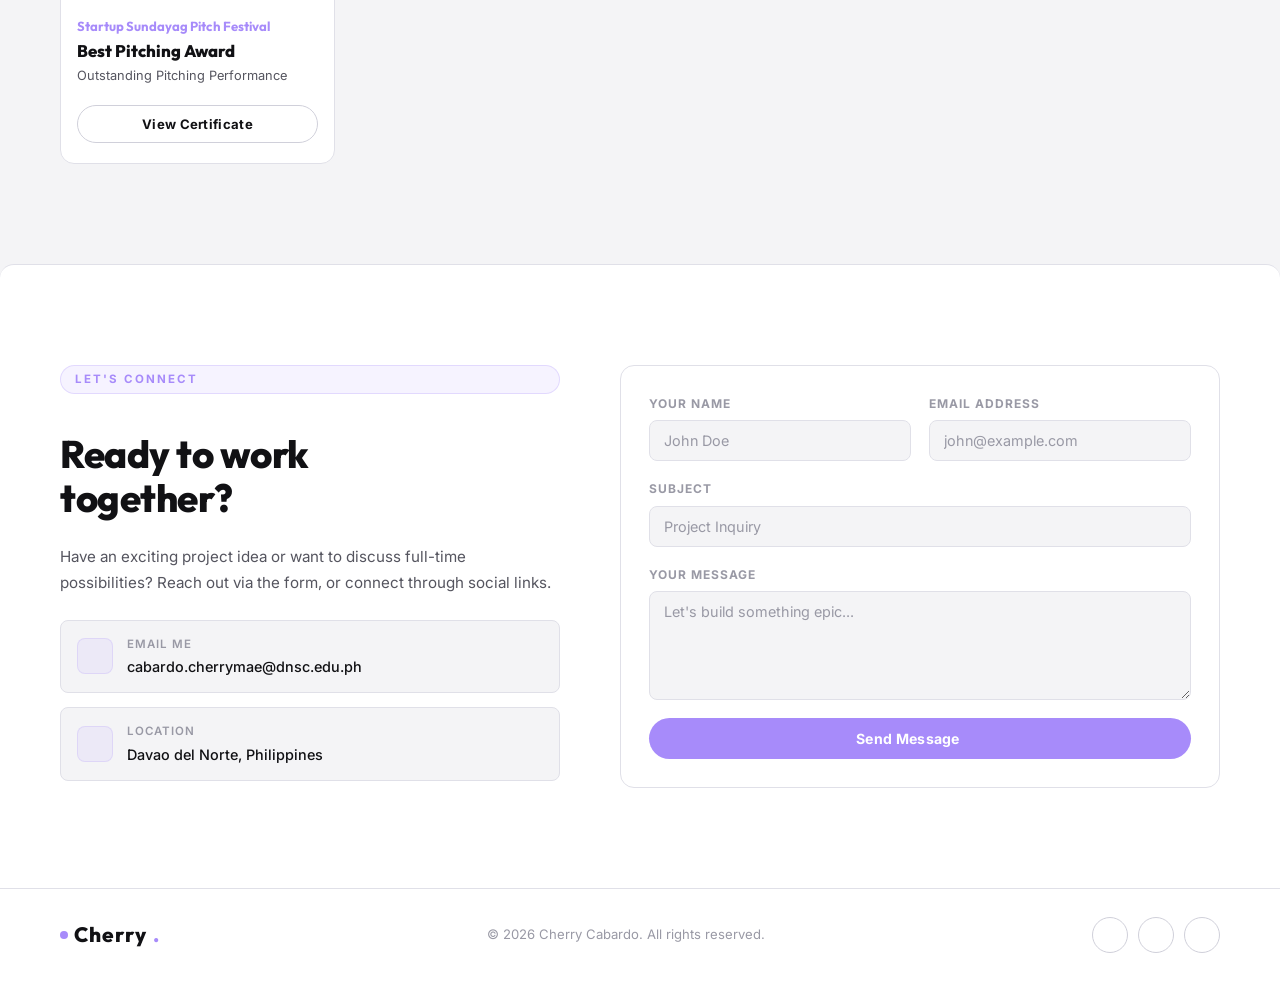
==== commit 91480bfd: "content: update email, hero stats, title, and location to real info" ====
--- a/index.html
+++ b/index.html
@@ -4,7 +4,7 @@
 <head>
     <meta charset="UTF-8">
     <meta name="viewport" content="width=device-width, initial-scale=1.0">
-    <title>Cherry Cabardo | Creative Developer & Designer</title>
+    <title>Cherry Mae Cabardo | Information Systems Student & Designer</title>
     <!-- Google Fonts -->
     <link rel="preconnect" href="https://fonts.googleapis.com">
     <link rel="preconnect" href="https://fonts.gstatic.com" crossorigin>
@@ -94,16 +94,16 @@
                     </div>
                     <div class="hero-stats">
                         <div class="stat-item">
-                            <h3 class="stat-number">3+</h3>
-                            <p class="stat-label">Years Experience</p>
+                            <h3 class="stat-number">3rd</h3>
+                            <p class="stat-label">Year IS Student</p>
                         </div>
                         <div class="stat-item">
-                            <h3 class="stat-number">15+</h3>
+                            <h3 class="stat-number">10+</h3>
                             <p class="stat-label">Projects Completed</p>
                         </div>
                         <div class="stat-item">
-                            <h3 class="stat-number">99%</h3>
-                            <p class="stat-label">Client Satisfaction</p>
+                            <h3 class="stat-number">7+</h3>
+                            <p class="stat-label">Awards & Certificates</p>
                         </div>
                     </div>
                 </div>
@@ -756,7 +756,7 @@
                                 </div>
                                 <div class="details-text">
                                     <span>Email Me</span>
-                                    <a href="mailto:cherry@example.com">cherry@example.com</a>
+                                    <a href="mailto:cabardo.cherrymae@dnsc.edu.ph">cabardo.cherrymae@dnsc.edu.ph</a>
                                 </div>
                             </div>
                             <div class="details-item">
@@ -765,7 +765,7 @@
                                 </div>
                                 <div class="details-text">
                                     <span>Location</span>
-                                    <p>Philippines, UTC+8</p>
+                                    <p>Davao del Norte, Philippines</p>
                                 </div>
                             </div>
                         </div>
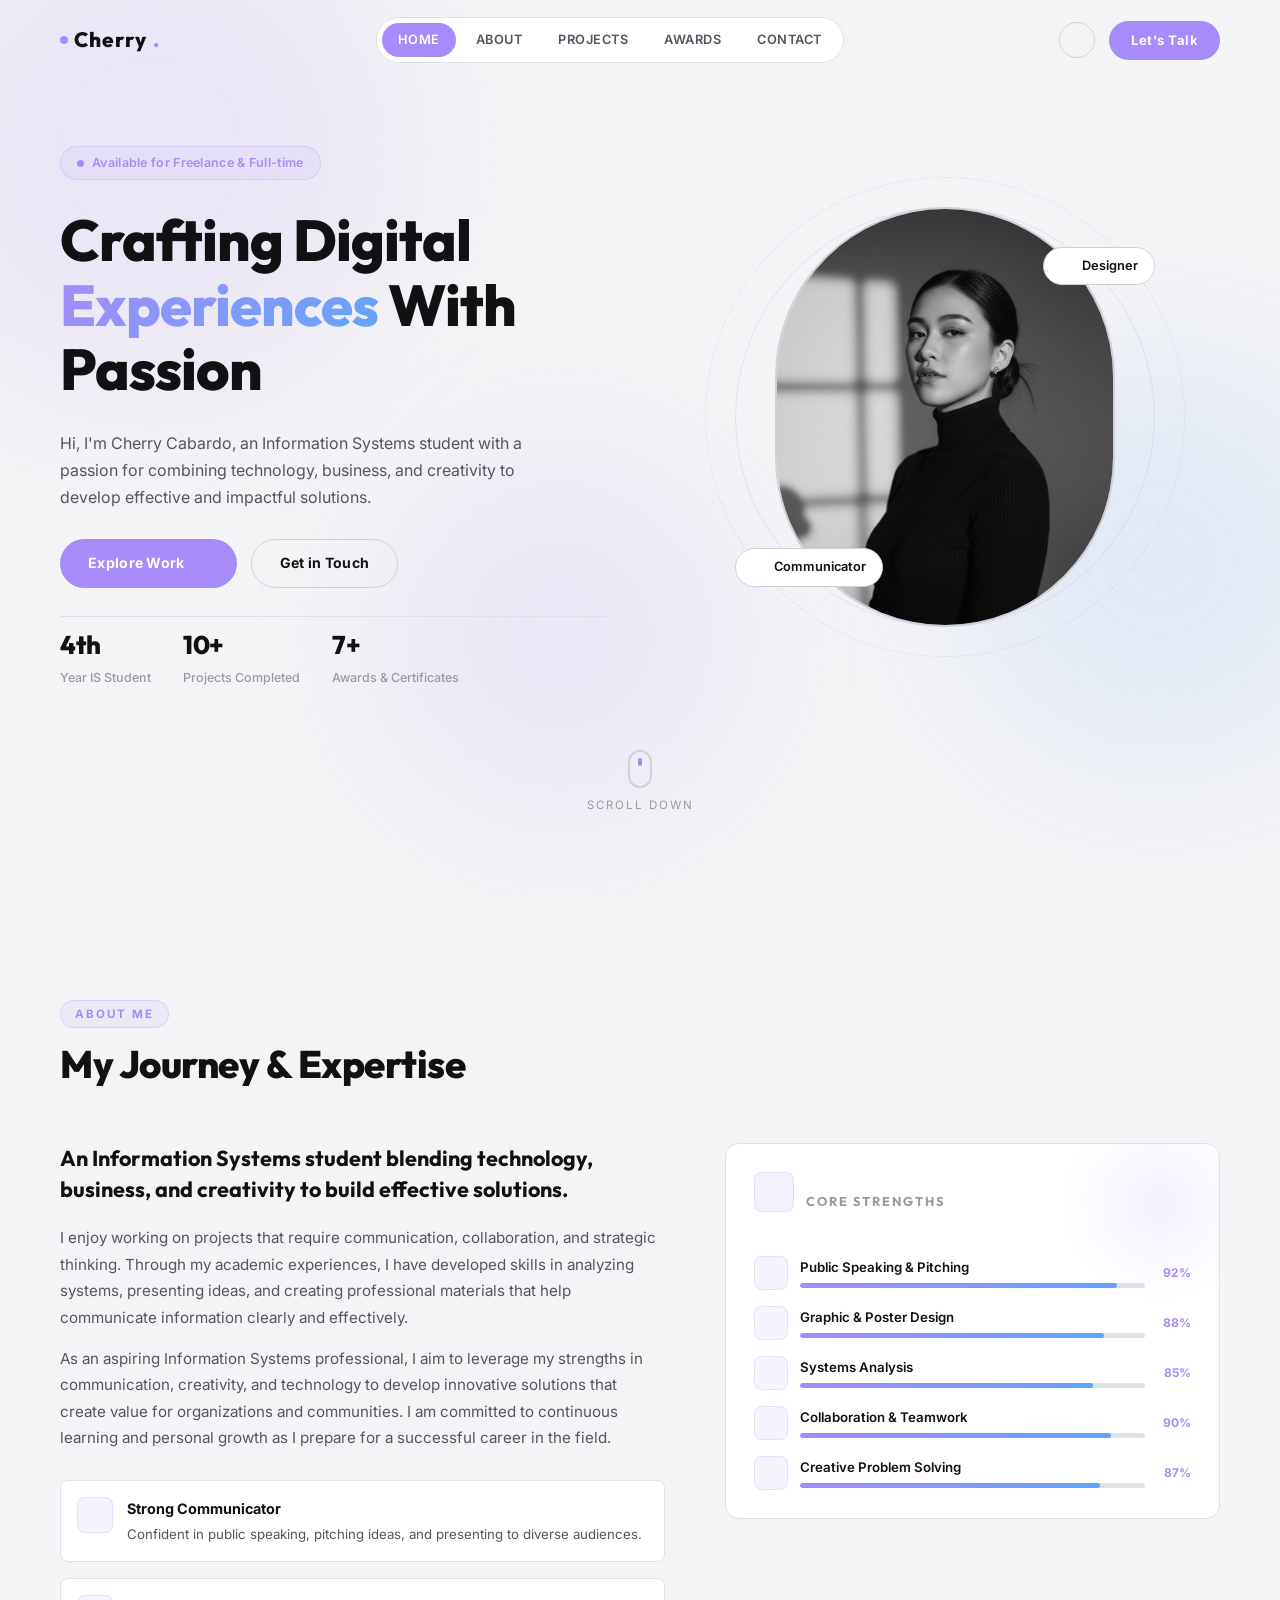
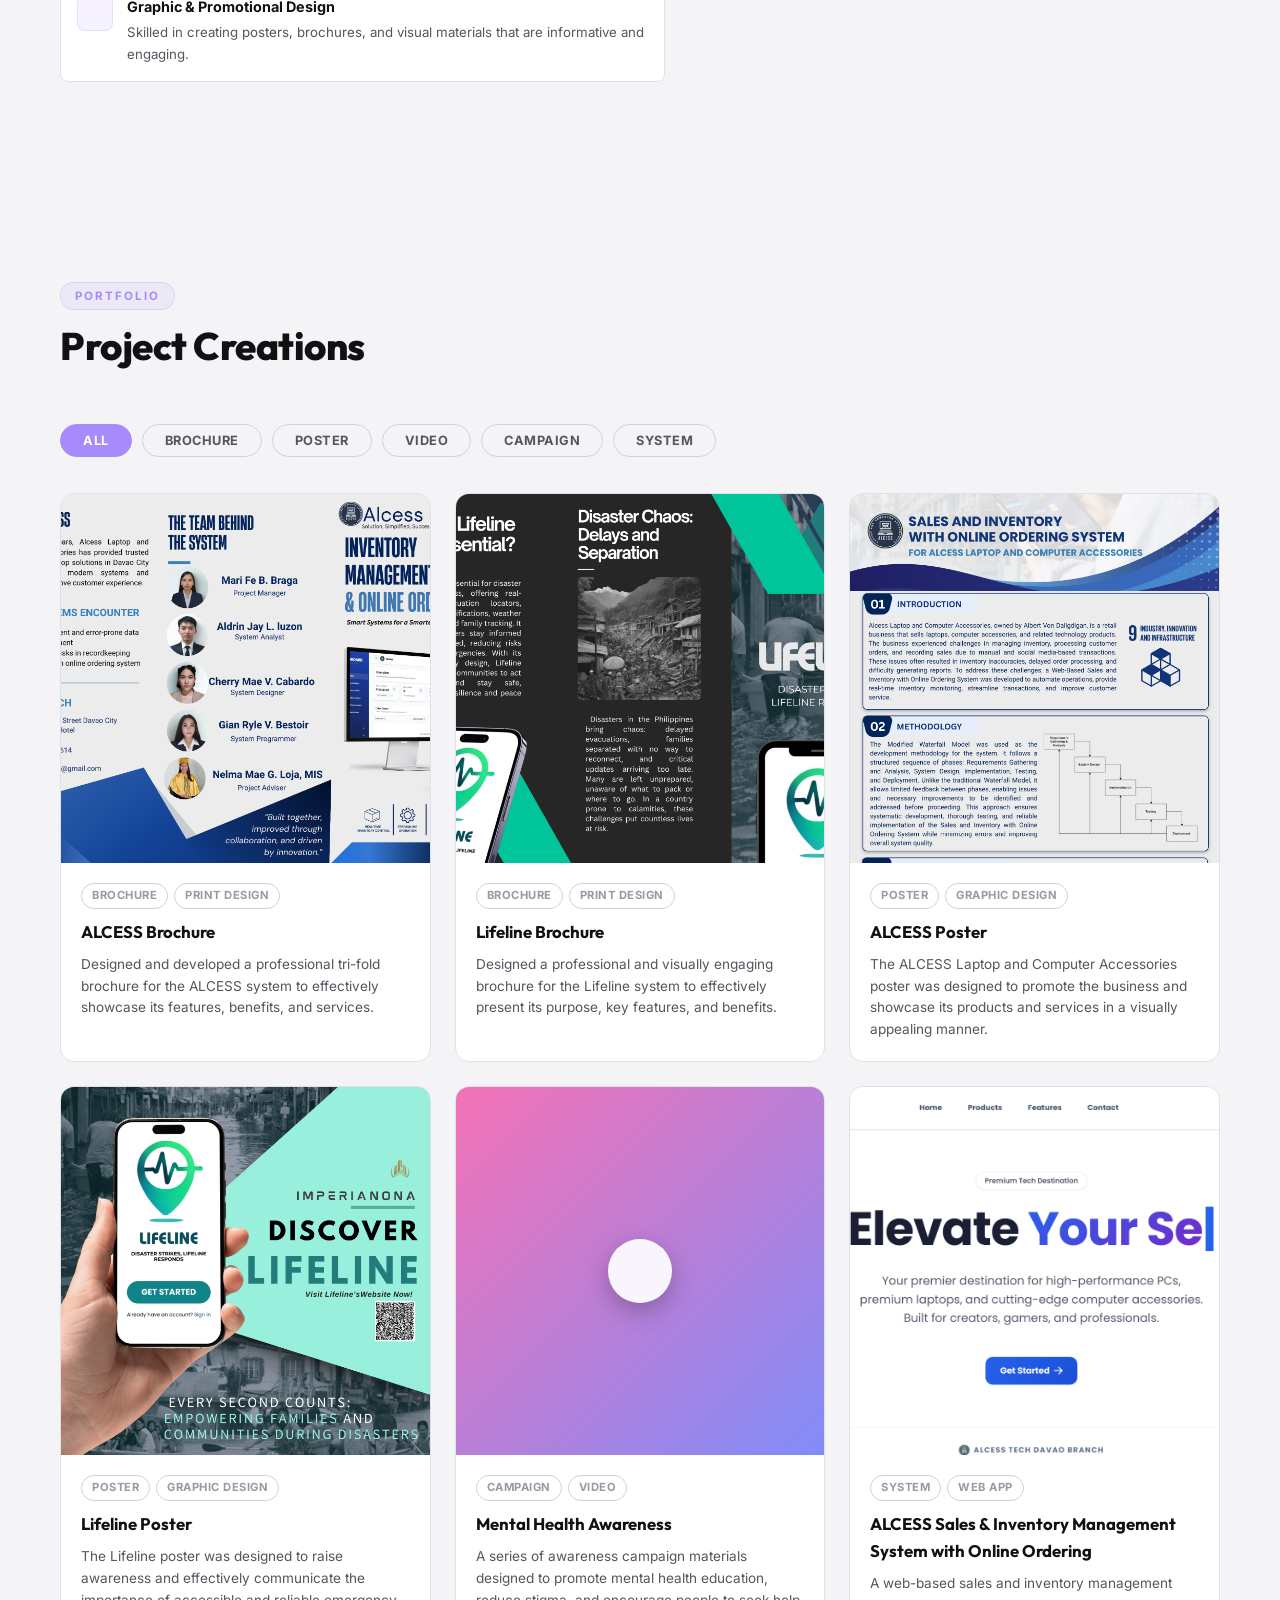
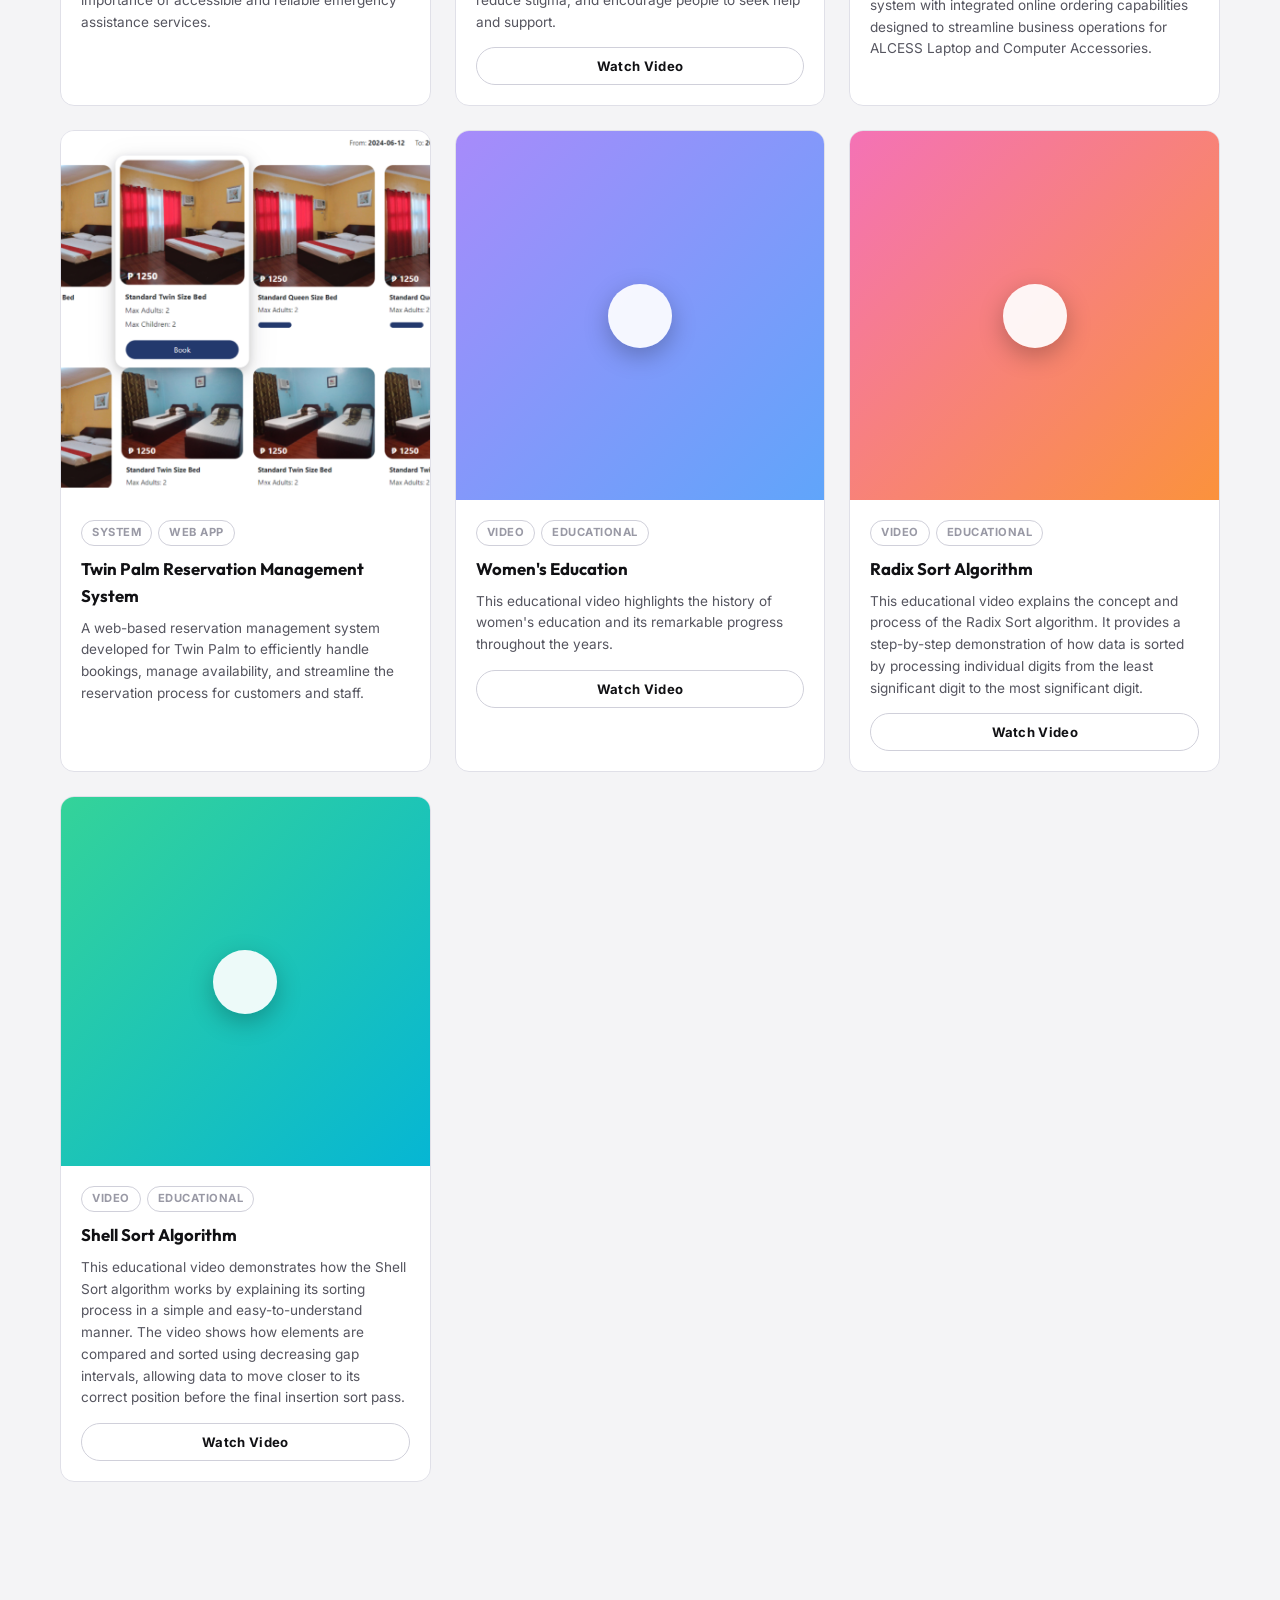
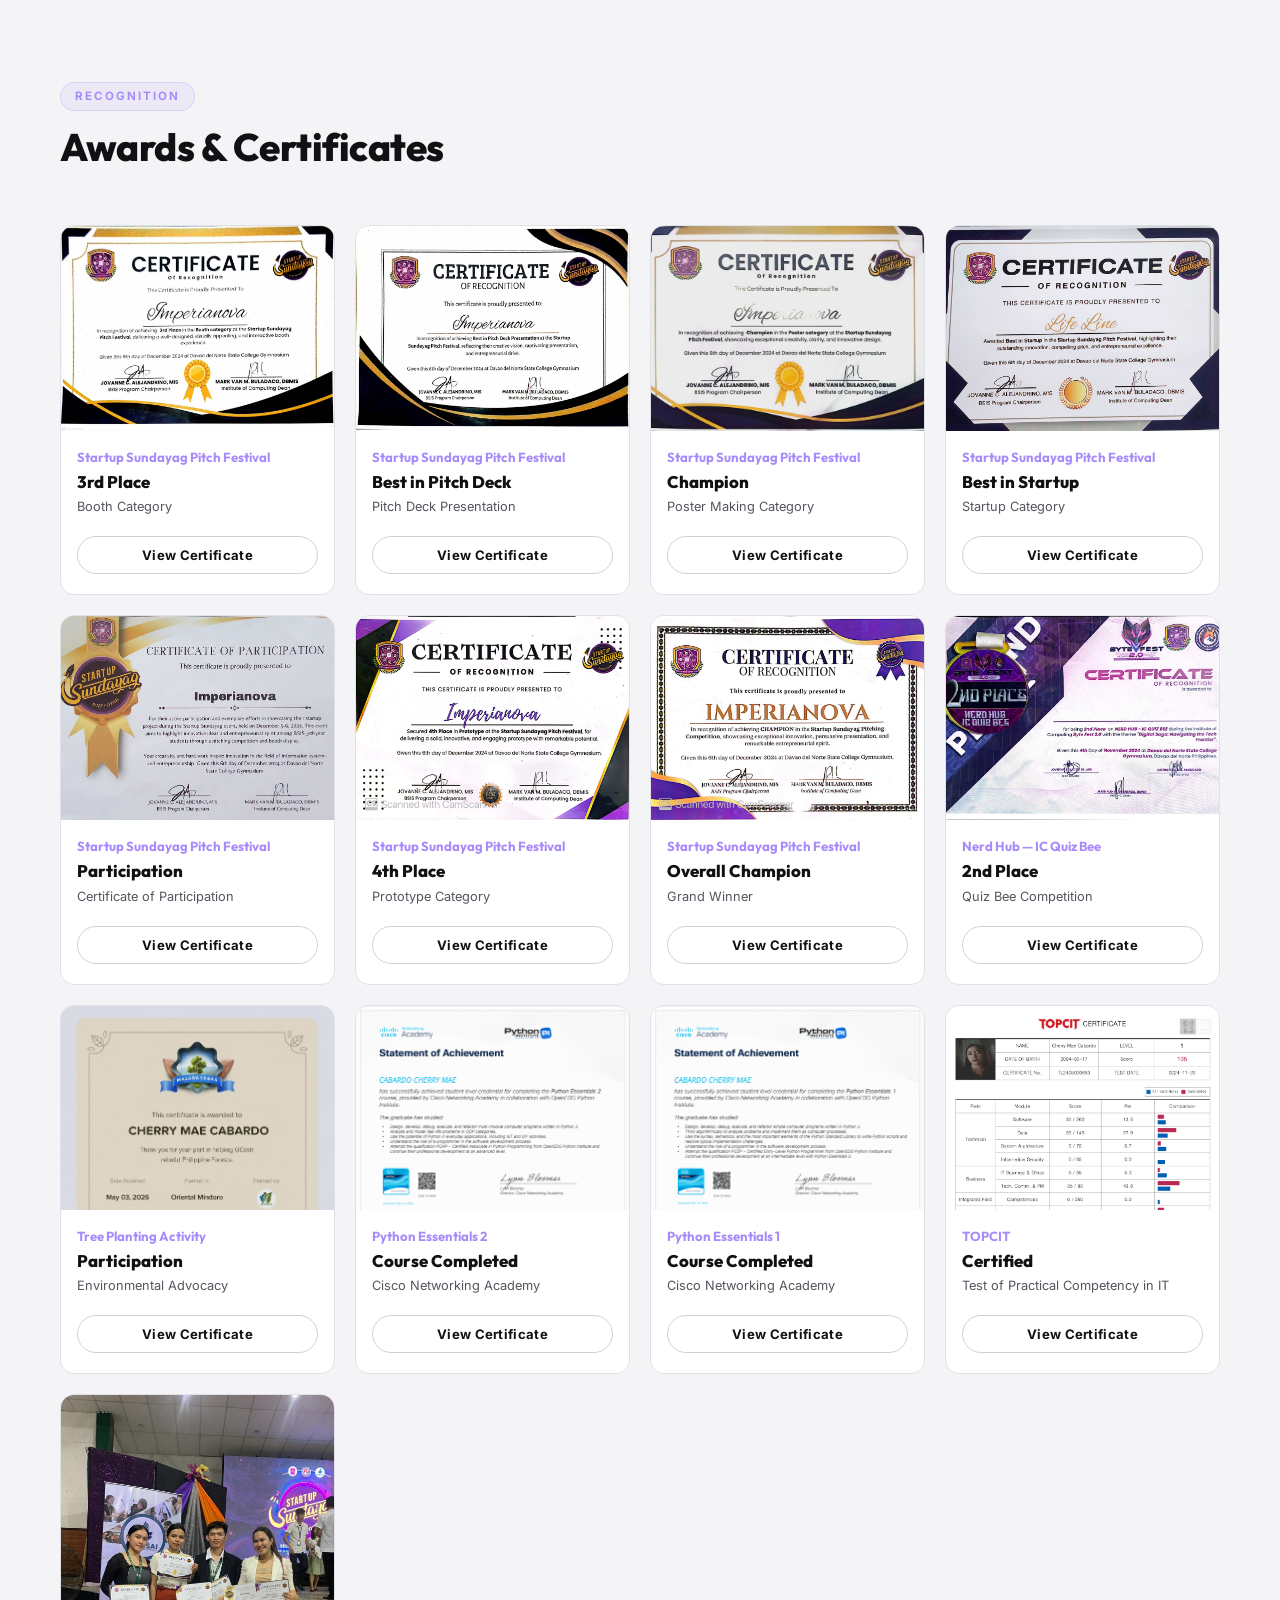
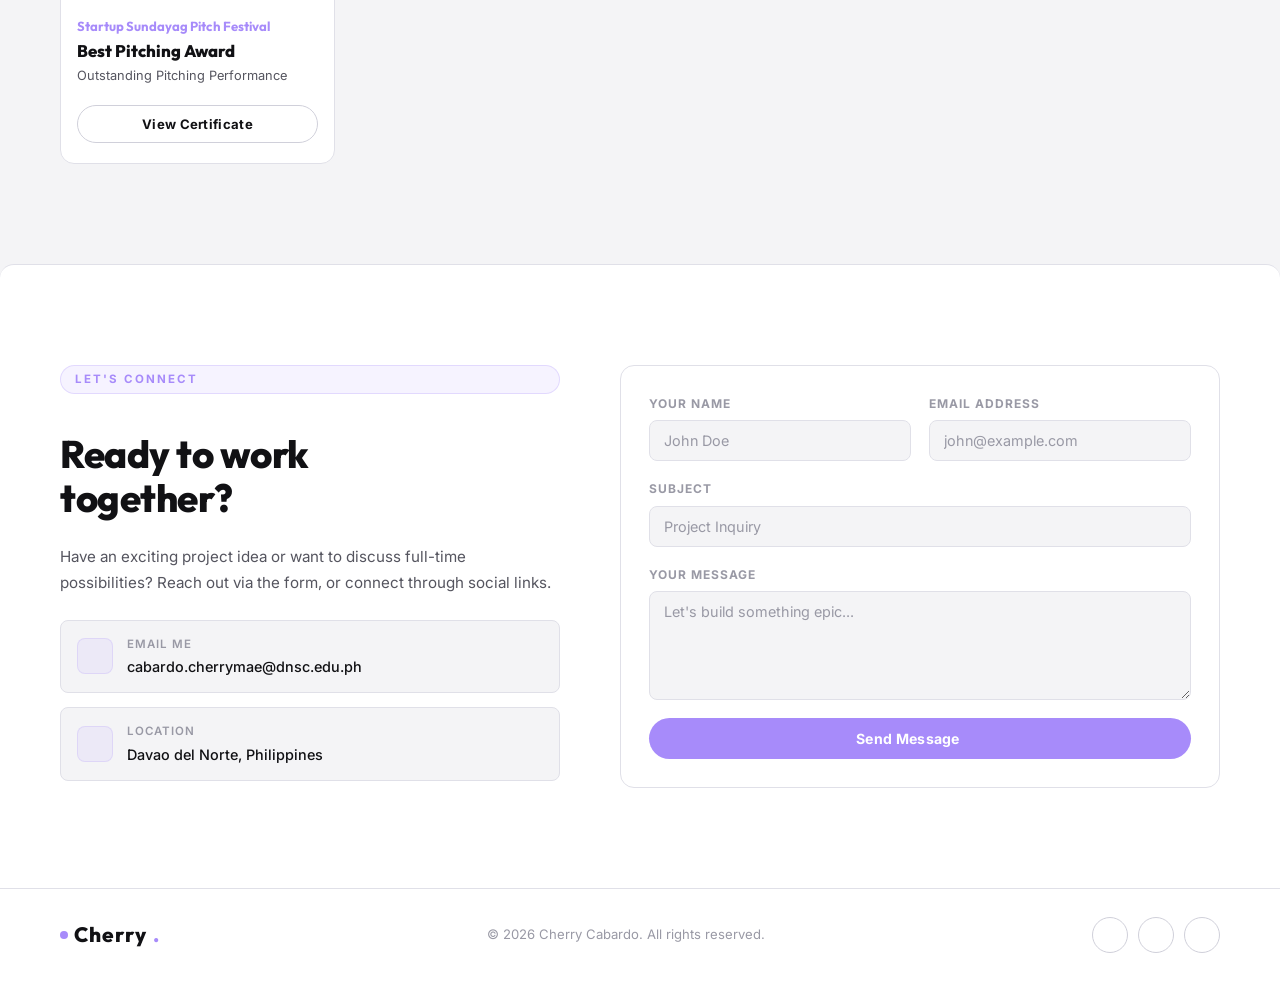
==== commit a484b0d6: "content: update hero stat to 4th Year IS Student" ====
--- a/index.html
+++ b/index.html
@@ -94,7 +94,7 @@
                     </div>
                     <div class="hero-stats">
                         <div class="stat-item">
-                            <h3 class="stat-number">3rd</h3>
+                            <h3 class="stat-number">4th</h3>
                             <p class="stat-label">Year IS Student</p>
                         </div>
                         <div class="stat-item">
